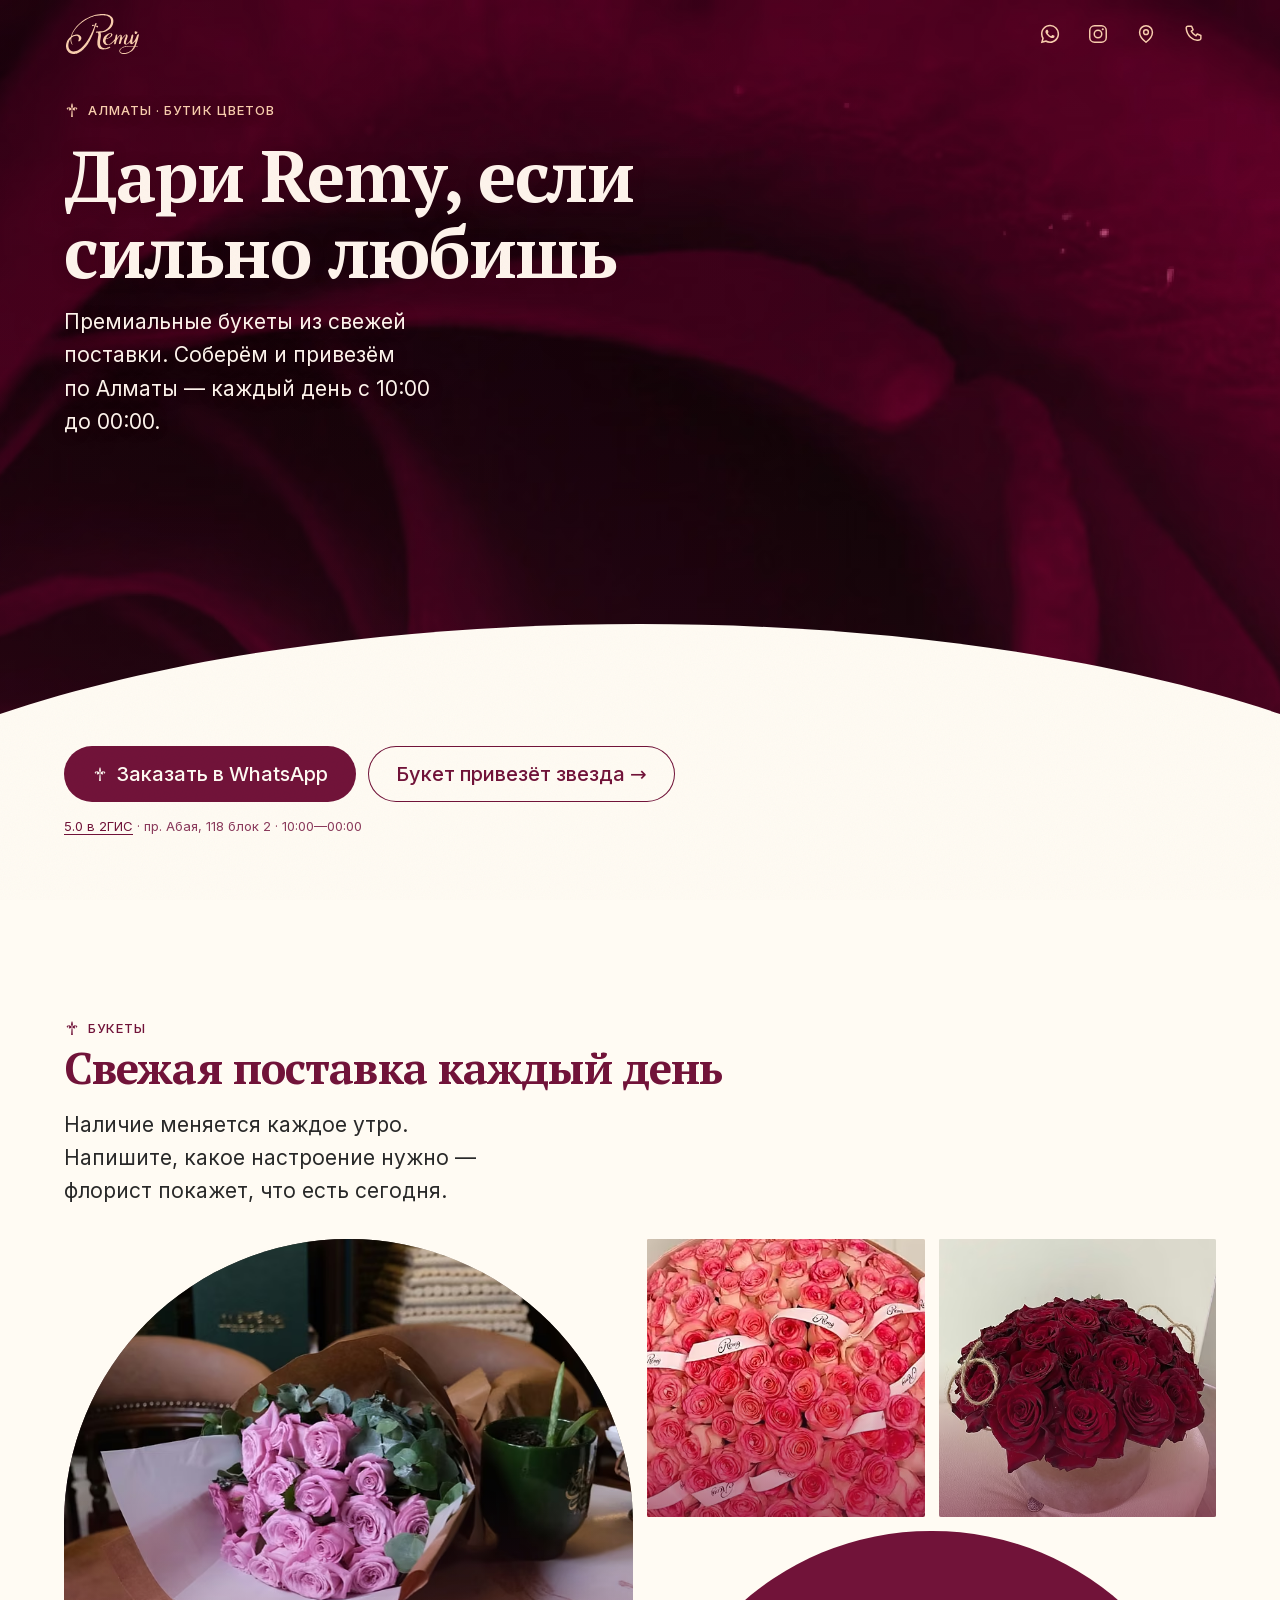
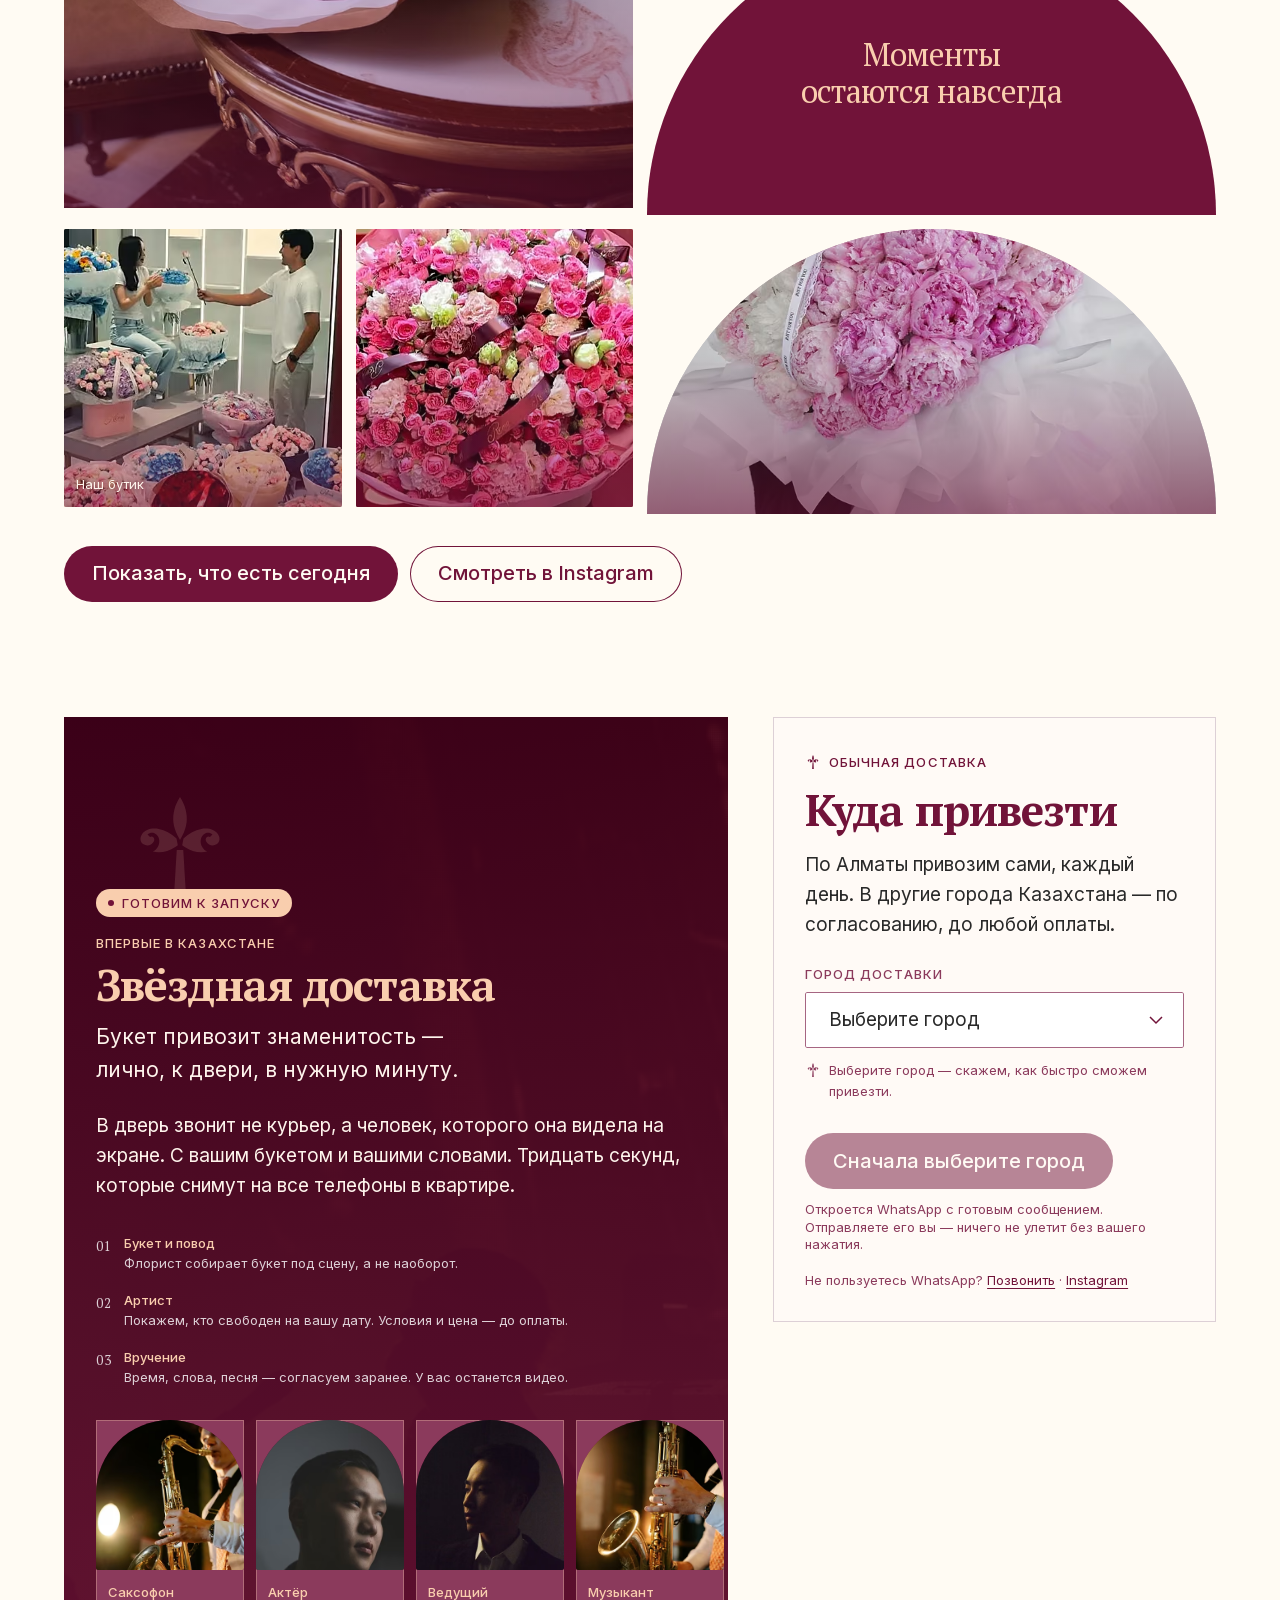
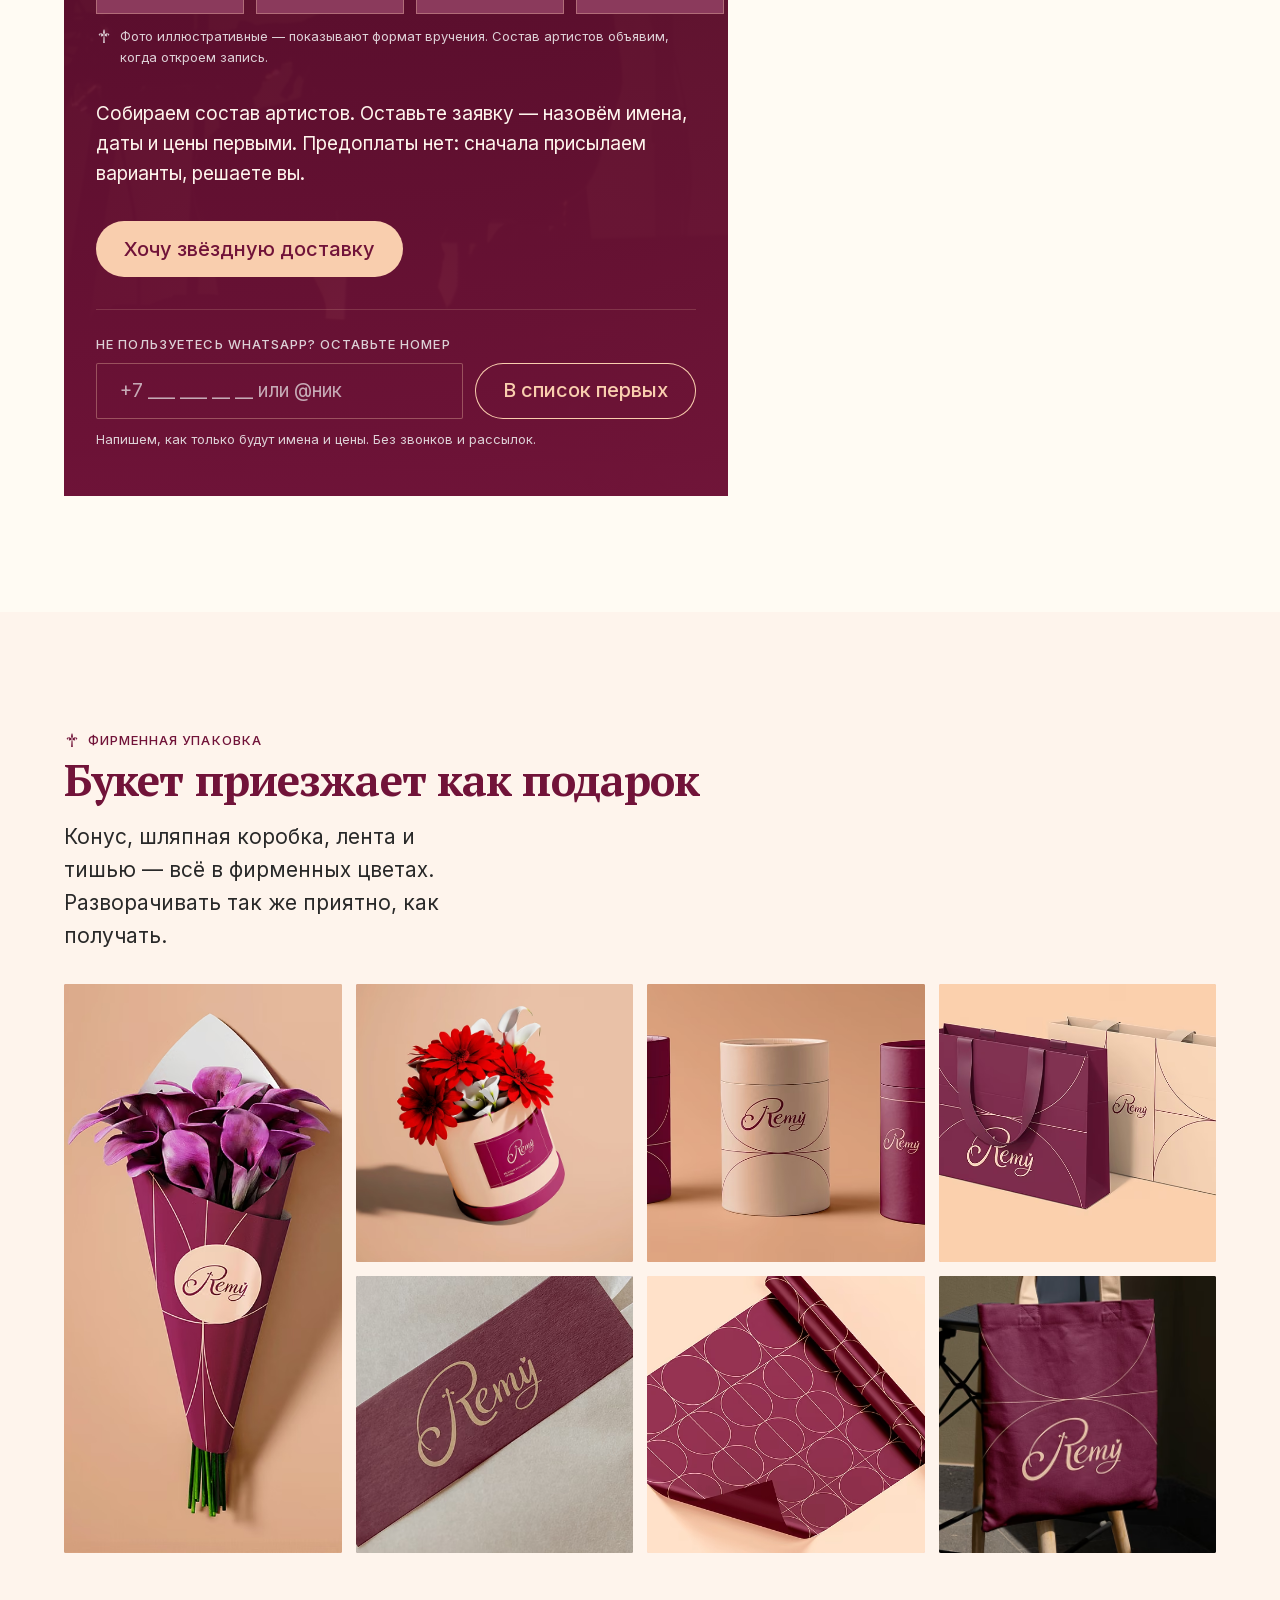
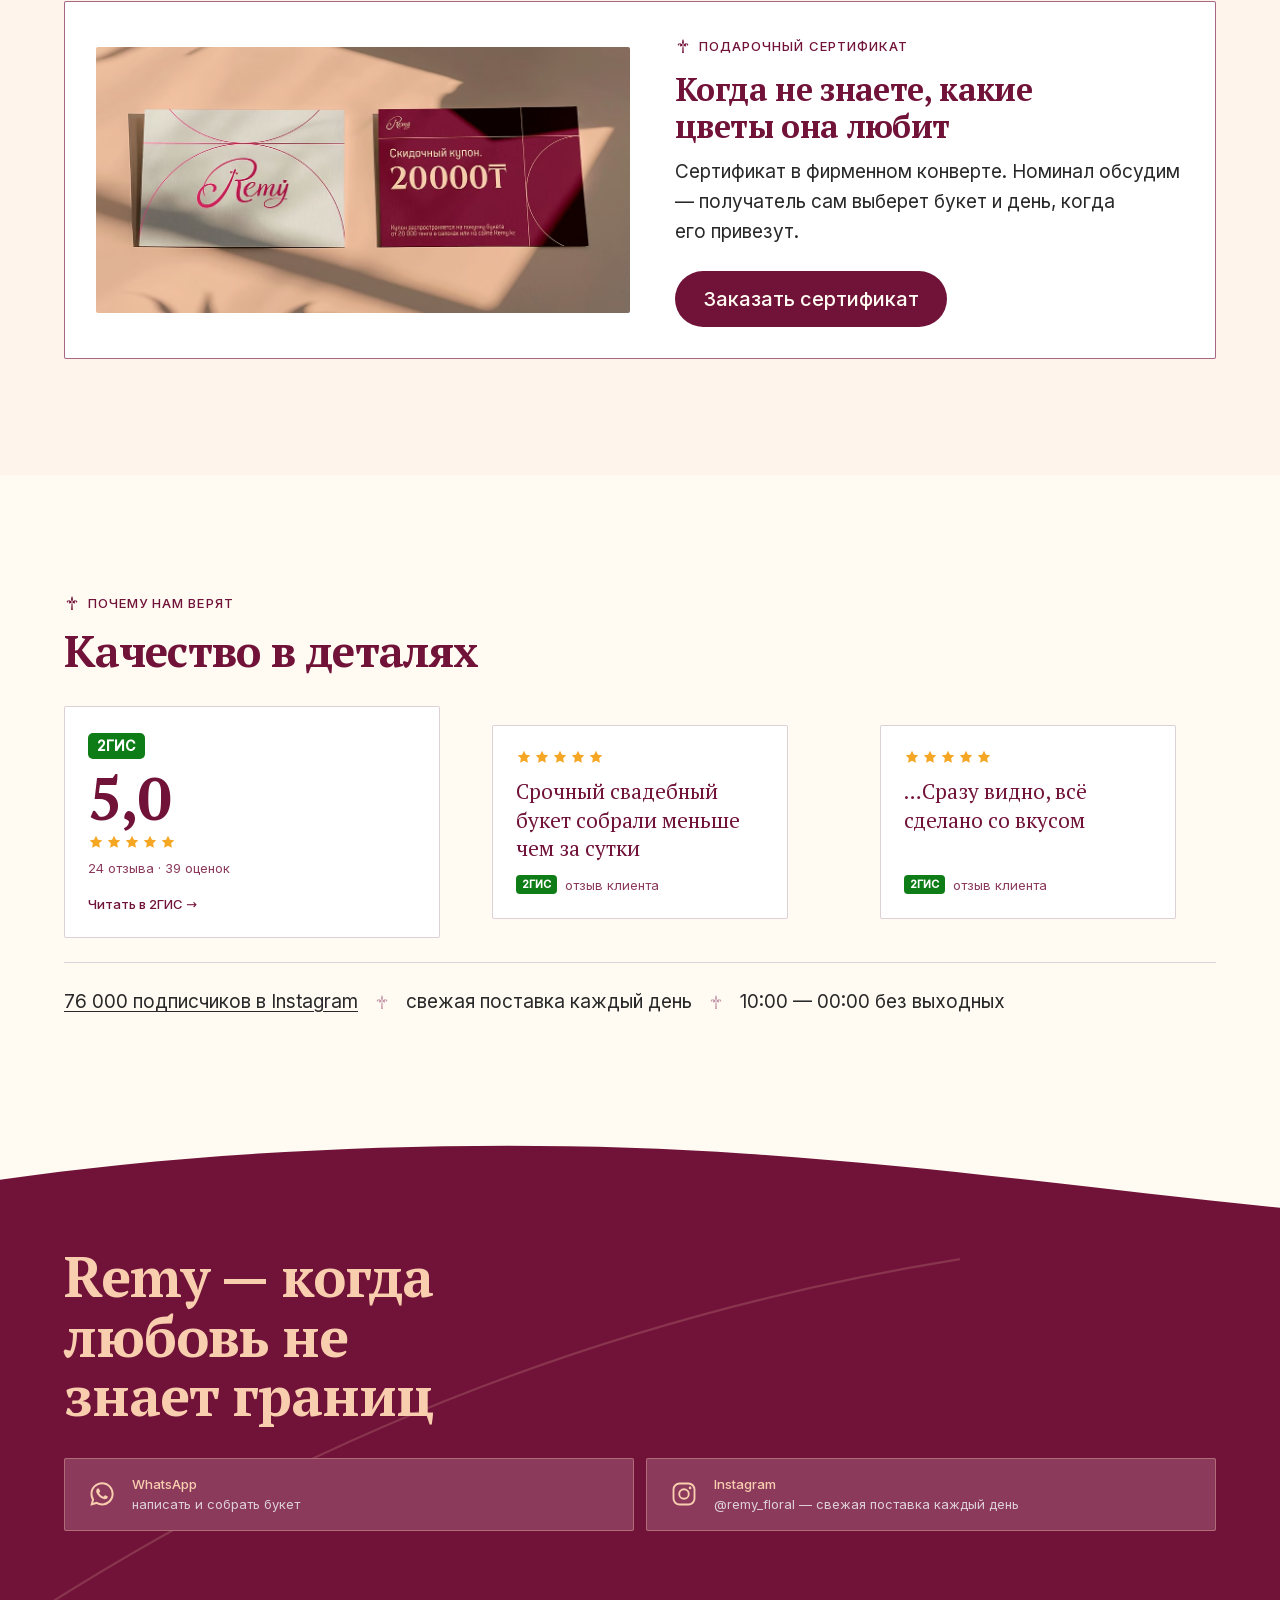
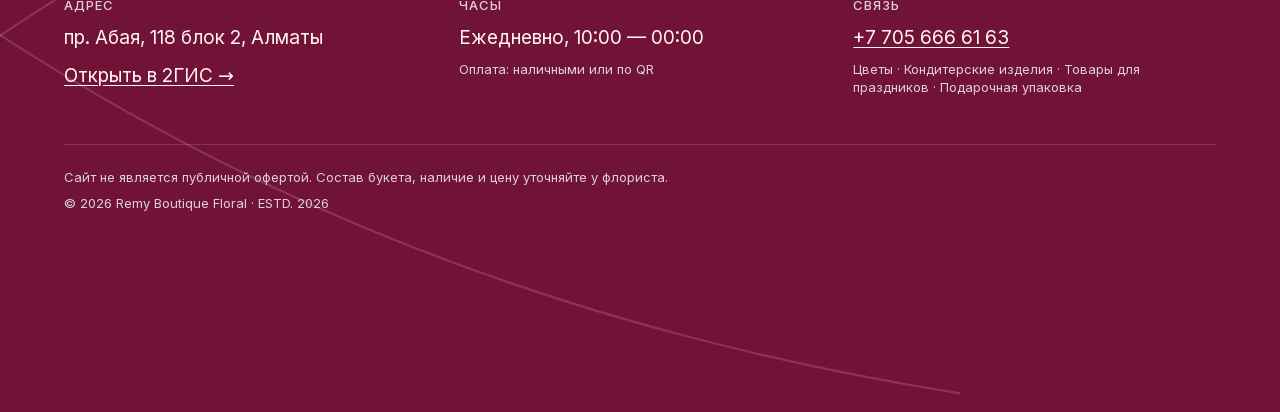
==== index.html @ c702765e "Дизайн переведён на брендбук - hero: макро бордовой розы с обложки брендбука; вуаль ослаблена, чтобы" ====
<!doctype html>
<html lang="ru">
<head>
<meta charset="utf-8">
<meta name="viewport" content="width=device-width,initial-scale=1">
<title>Remy Boutique Floral — премиальные букеты и доставка, Алматы</title>
<meta name="description" content="Букеты из свежей поставки каждый день. Доставка по Алматы с 10:00 до 00:00. пр. Абая, 118 блок 2. Заказ в WhatsApp: +7 705 666 61 63.">
<meta name="theme-color" content="#711339">
<link rel="canonical" href="https://a1exxx.github.io/remy-floral/">

<meta property="og:type" content="website">
<meta property="og:site_name" content="Remy Boutique Floral">
<meta property="og:locale" content="ru_RU">
<meta property="og:url" content="https://a1exxx.github.io/remy-floral/">
<meta property="og:title" content="Дари Remy, если сильно любишь">
<meta property="og:description" content="Премиальные букеты и доставка по Алматы. Заказ в WhatsApp — покажем, что есть сегодня.">
<meta property="og:image" content="https://a1exxx.github.io/remy-floral/assets/og-remy-v1.jpg">
<meta property="og:image:width" content="1200">
<meta property="og:image:height" content="630">
<meta property="og:image:alt" content="Букет Remy Boutique Floral">
<meta name="twitter:card" content="summary_large_image">

<link rel="icon" href="assets/favicon/favicon.svg" type="image/svg+xml">
<link rel="apple-touch-icon" href="assets/favicon/apple-touch-icon.png">
<link rel="manifest" href="assets/favicon/site.webmanifest">

<!-- LCP — фон hero, поэтому грузим его первым; следом шрифт заголовка -->
<link rel="preload" as="image" href="assets/brand/rose.avif" type="image/avif" fetchpriority="high">
<link rel="preload" as="font" type="font/woff2" crossorigin
      href="assets/fonts/ptserif-700-cyrillic.woff2">
<link rel="stylesheet" href="css/fonts.css">
<link rel="stylesheet" href="css/styles.css">

<script>
  /* до первой отрисовки: иначе reveal мигнёт при reduced-motion */
  document.documentElement.classList.add('js');
  if (matchMedia('(prefers-reduced-motion: reduce)').matches)
    document.documentElement.classList.add('rm');
</script>
</head>
<body>

<a class="skip" href="#main">К основному содержанию</a>

<svg width="0" height="0" style="position:absolute" aria-hidden="true" focusable="false">
  <symbol id="mark" viewBox="0 0 24 24">
    <path fill="currentColor" d="M12 1.6c1.05 1.6 1.5 3.35 1.32 5.06-.1.93-.4 1.83-.86 2.7l-.46.84-.46-.84c-.46-.87-.76-1.77-.86-2.7C10.5 4.95 10.95 3.2 12 1.6Z"/>
    <path fill="currentColor" d="M11.3 9.9c-1.1-1.02-2.3-1.7-3.55-1.92-1.42-.25-2.72.13-3.35 1.05-.5.73-.36 1.62.3 2.04.7.45 1.63.2 2.03-.5.2-.36.16-.72-.06-.94-.2-.2-.5-.2-.66-.02l-.5-.5c.48-.5 1.3-.5 1.83.03.6.6.7 1.6.24 2.4-.24.44-.6.78-1.02.98 1.5.36 3.1.02 4.5-.94l.5-.35-.26-1.33Z"/>
    <path fill="currentColor" d="M12.7 9.9c1.1-1.02 2.3-1.7 3.55-1.92 1.42-.25 2.72.13 3.35 1.05.5.73.36 1.62-.3 2.04-.7.45-1.63.2-2.03-.5-.2-.36-.16-.72.06-.94.2-.2.5-.2.66-.02l.5-.5c-.48-.5-1.3-.5-1.83.03-.6.6-.7 1.6-.24 2.4.24.44.6.78 1.02.98-1.5.36-3.1.02-4.5-.94l-.5-.35.26-1.33Z"/>
    <path fill="currentColor" d="M11.35 12.2h1.3l.62 10.2h-2.54l.62-10.2Z"/>
  </symbol>
  <symbol id="i-check" viewBox="0 0 24 24"><path fill="none" stroke="currentColor" stroke-width="1.8" stroke-linecap="round" stroke-linejoin="round" d="m5 12.5 4.5 4.5L19 7.5"/></symbol>
  <symbol id="i-close" viewBox="0 0 24 24"><path fill="none" stroke="currentColor" stroke-width="1.6" stroke-linecap="round" d="M6 6l12 12M18 6 6 18"/></symbol>
  <symbol id="i-pin" viewBox="0 0 24 24" fill="none" stroke="currentColor" stroke-width="1.6" stroke-linejoin="round">
    <path d="M12 21s7-5.4 7-11a7 7 0 1 0-14 0c0 5.6 7 11 7 11Z"/><circle cx="12" cy="10" r="2.6"/>
  </symbol>
  <symbol id="i-phone" viewBox="0 0 24 24" fill="none" stroke="currentColor" stroke-width="1.6" stroke-linejoin="round">
    <path d="M6.4 3.5h3l1.6 4-2 1.3a11.5 11.5 0 0 0 5.2 5.2l1.3-2 4 1.6v3a1.9 1.9 0 0 1-2.1 1.9C10.6 19.9 4.1 13.4 3.5 5.6A1.9 1.9 0 0 1 5.4 3.5Z"/>
  </symbol>
  <symbol id="i-star" viewBox="0 0 24 24"><path fill="currentColor" d="m12 2.6 2.9 5.9 6.5.95-4.7 4.58 1.11 6.47L12 17.44 6.19 20.5 7.3 14.03 2.6 9.45l6.5-.95L12 2.6Z"/></symbol>
  <symbol id="i-wa" viewBox="0 0 24 24"><path fill="currentColor" d="M12.04 2c-5.46 0-9.9 4.44-9.9 9.9 0 1.75.46 3.45 1.32 4.95L2 22l5.3-1.38a9.86 9.86 0 0 0 4.74 1.2h.01c5.46 0 9.9-4.44 9.9-9.9 0-2.64-1.03-5.13-2.9-7A9.82 9.82 0 0 0 12.04 2Zm0 18.06h-.01a8.2 8.2 0 0 1-4.18-1.15l-.3-.18-3.1.81.83-3.03-.2-.31a8.19 8.19 0 0 1-1.26-4.38c0-4.54 3.7-8.23 8.23-8.23 2.2 0 4.26.86 5.82 2.41a8.18 8.18 0 0 1 2.41 5.83c0 4.54-3.7 8.23-8.24 8.23Zm4.52-6.16c-.25-.13-1.47-.72-1.69-.8-.23-.09-.39-.13-.56.12-.16.25-.64.8-.78.97-.15.16-.29.18-.53.06-.25-.13-1.05-.39-1.99-1.23-.74-.66-1.23-1.47-1.38-1.72-.14-.25-.01-.38.11-.5.11-.11.25-.29.37-.44.13-.15.17-.25.25-.42.09-.16.04-.31-.02-.43-.06-.13-.56-1.35-.77-1.84-.2-.49-.4-.42-.56-.43h-.47c-.16 0-.43.06-.65.31-.22.25-.85.84-.85 2.04s.87 2.37 1 2.53c.12.17 1.71 2.61 4.14 3.66.58.25 1.03.4 1.38.51.58.19 1.11.16 1.53.1.47-.07 1.47-.6 1.67-1.18.21-.58.21-1.08.15-1.18-.06-.11-.23-.17-.48-.29Z"/></symbol>
  <symbol id="i-ig" viewBox="0 0 24 24" fill="none" stroke="currentColor" stroke-width="1.6">
    <rect x="3" y="3" width="18" height="18" rx="5.2"/>
    <circle cx="12" cy="12" r="4.1"/>
    <circle cx="17.2" cy="6.8" r="1.15" fill="currentColor" stroke="none"/>
  </symbol>
</svg>

<header class="topbar" id="topbar">
  <a class="topbar__logo" href="#main" aria-label="Remy Boutique Floral, наверх">
    <img src="assets/logo-remy-peach.svg" alt="" width="470" height="256">
  </a>
  <nav class="topbar__nav" aria-label="Связаться">
    <a class="iconbtn" data-wa="question" href="#" aria-label="Написать в WhatsApp">
      <svg viewBox="0 0 24 24" aria-hidden="true"><use href="#i-wa"/></svg>
    </a>
    <a class="iconbtn" href="https://www.instagram.com/remy_floral/" target="_blank" rel="noopener"
       aria-label="Instagram Remy, откроется в новой вкладке">
      <svg viewBox="0 0 24 24" aria-hidden="true"><use href="#i-ig"/></svg>
    </a>
    <a class="iconbtn" href="https://2gis.kz/almaty/firm/70000001115419179" target="_blank" rel="noopener"
       aria-label="Мы на карте 2ГИС, откроется в новой вкладке">
      <svg viewBox="0 0 24 24" aria-hidden="true"><use href="#i-pin"/></svg>
    </a>
    <a class="iconbtn iconbtn--call" href="tel:+77056666163" data-goal="call_click" aria-label="Позвонить">
      <svg viewBox="0 0 24 24" aria-hidden="true"><use href="#i-phone"/></svg>
    </a>
  </nav>
</header>

<main id="main">

<!-- ══════════ HERO ══════════ -->
<section class="hero on-rose" aria-labelledby="hero-h">
  <picture class="hero__bg">
    <source srcset="assets/brand/rose.avif" type="image/avif">
    <img src="assets/brand/rose.webp" alt="" width="3200" height="1014" fetchpriority="high" decoding="sync">
  </picture>
  <div class="hero__veil" aria-hidden="true"></div>

  <div class="wrap hero__inner">
    <div class="hero__mid">
      <span class="eyebrow"><svg class="mark"><use href="#mark"/></svg>Алматы · бутик цветов</span>
      <h1 class="h1 hero__h1" id="hero-h">Дари Remy, если сильно любишь</h1>
      <p class="lead">Премиальные букеты из свежей поставки. Соберём и привезём по&nbsp;Алматы — каждый день с&nbsp;10:00 до&nbsp;00:00.</p>
    </div>
  </div>

  <div class="hero__cta">
    <svg class="hero__arc" viewBox="0 0 1440 120" preserveAspectRatio="none" aria-hidden="true" focusable="false">
      <path fill="#FFFBF3" d="M0 120C400 0 1040 0 1440 120Z"/>
    </svg>
    <div class="wrap">
      <div class="btn-row">
        <a class="btn btn--primary" data-wa="order" href="#">
          <svg class="mark"><use href="#mark"/></svg>Заказать в WhatsApp
        </a>
        <a class="btn btn--ghost" href="#stars">Букет привезёт звезда →</a>
      </div>
      <p class="micro hero__meta">
        <a href="https://2gis.kz/almaty/firm/70000001115419179" target="_blank" rel="noopener">5.0 в 2ГИС</a>
        · пр.&nbsp;Абая, 118 блок 2 · 10:00—00:00
      </p>
    </div>
  </div>
</section>

<div id="hero-sentinel" aria-hidden="true"></div>

<!-- ══════════ ТРИПТИХ ══════════ -->
<div class="choice">

  <!-- ── Галерея (по центру) ── -->
  <section id="gallery" aria-labelledby="gallery-h" class="reveal">
    <span class="eyebrow"><svg class="mark"><use href="#mark"/></svg>Букеты</span>
    <h2 class="h2" id="gallery-h">Свежая поставка каждый день</h2>
    <p class="lead" style="margin-top:var(--s-4)">Наличие меняется каждое утро. Напишите, какое настроение нужно — флорист покажет, что есть сегодня.</p>

    <div class="mosaic" id="mosaic"></div>

    <div class="btn-row">
      <a class="btn btn--primary" data-wa="today" href="#">Показать, что есть сегодня</a>
      <a class="btn btn--ghost" href="https://www.instagram.com/remy_floral/" target="_blank" rel="noopener"
         aria-label="Смотреть букеты в Instagram, откроется в новой вкладке">Смотреть в Instagram</a>
    </div>
  </section>

  <!-- ── Города (справа на десктопе) ── -->
  <section id="cities" aria-labelledby="cities-h" class="reveal">
    <div class="panel">
      <span class="eyebrow"><svg class="mark"><use href="#mark"/></svg>Обычная доставка</span>
      <h2 class="h2" id="cities-h" style="margin-top:var(--s-2)">Куда привезти</h2>
      <p class="body" style="margin-top:var(--s-4)">По Алматы привозим сами, каждый день. В другие города Казахстана — по согласованию, до любой оплаты.</p>

      <div style="margin-top:var(--s-5)">
        <label class="lbl" for="city">Город доставки</label>
        <!-- нативный select — источник истины состояния; JS только рисует шит поверх -->
        <select id="city" class="ctl" autocomplete="address-level2"></select>
        <button type="button" id="cityTrigger" class="ctl" hidden
                aria-haspopup="dialog" aria-expanded="false"></button>
        <p class="note" id="cityNote">
          <svg class="mark"><use href="#mark"/></svg>
          <span>Выберите город — скажем, как быстро сможем привезти.</span>
        </p>
      </div>

      <div class="btn-row">
        <a class="btn btn--primary" id="orderBtn" data-wa="order" role="button" aria-disabled="true" href="#">Сначала выберите город</a>
      </div>
      <p class="micro" style="margin-top:var(--s-3)">Откроется WhatsApp с готовым сообщением. Отправляете его вы — ничего не улетит без вашего нажатия.</p>

      <p class="alt-links">Не пользуетесь WhatsApp?
        <a class="tappable" href="tel:+77056666163" data-goal="call_click">Позвонить</a> ·
        <a class="tappable" href="https://www.instagram.com/remy_floral/" target="_blank" rel="noopener">Instagram</a>
      </p>
      <p class="micro" id="waReturn" hidden role="status" style="margin-top:var(--s-3)">
        Мы на связи. Если чат так и не открылся — позвоните: <a href="tel:+77056666163">+7 705 666 61 63</a>.
      </p>
    </div>
  </section>

  <!-- ── Звёздная доставка (слева на десктопе) ── -->
  <section id="stars" aria-labelledby="stars-h" class="reveal">
    <div class="stars on-rose">
      <picture class="stars__bg">
        <source srcset="assets/stars-bg.avif" type="image/avif">
        <img src="assets/stars-bg.webp" alt="" width="900" height="1200" loading="lazy" decoding="async">
      </picture>
      <div class="stars__veil" aria-hidden="true"></div>
      <div class="cross" aria-hidden="true">
        <svg viewBox="0 0 600 600" preserveAspectRatio="none">
          <path d="M-60 520C120 300 380 180 660 150"/>
          <path d="M-60 180C160 380 400 470 660 500"/>
        </svg>
      </div>
      <svg class="watermark" aria-hidden="true"><use href="#mark"/></svg>

      <span class="chip"><span class="chip__dot"></span>Готовим к запуску</span>
      <span class="eyebrow" style="display:block;margin-top:var(--s-4)">Впервые в Казахстане</span>
      <h2 class="h2" id="stars-h" style="margin-top:var(--s-2)">Звёздная доставка</h2>
      <p class="lead" style="margin-top:var(--s-3)">Букет привозит знаменитость — лично, к двери, в нужную минуту.</p>

      <div class="body" style="margin-top:var(--s-5);display:grid;gap:var(--s-4)">
        <p>В дверь звонит не курьер, а человек, которого она видела на экране. С вашим букетом и вашими словами. Тридцать секунд, которые снимут на все телефоны в квартире.</p>
      </div>

      <ul class="steps">
        <li class="step"><span class="step__n">01</span><span><b>Букет и повод</b><span>Флорист собирает букет под сцену, а не наоборот.</span></span></li>
        <li class="step"><span class="step__n">02</span><span><b>Артист</b><span>Покажем, кто свободен на вашу дату. Условия и цена — до оплаты.</span></span></li>
        <li class="step"><span class="step__n">03</span><span><b>Вручение</b><span>Время, слова, песня — согласуем заранее. У вас останется видео.</span></span></li>
      </ul>

      <div class="rail" id="rail" role="list" aria-label="Форматы вручения"></div>
      <p class="acard__note">
        <svg class="mark" aria-hidden="true"><use href="#mark"/></svg>
        <span>Фото иллюстративные — показывают формат вручения. Состав артистов объявим, когда откроем запись.</span>
      </p>

      <p class="body" style="margin-top:var(--s-6)">Собираем состав артистов. Оставьте заявку — назовём имена, даты и цены первыми. Предоплаты нет: сначала присылаем варианты, решаете вы.</p>

      <div class="btn-row">
        <a class="btn btn--primary" id="starBtn" data-wa="star" href="#">Хочу звёздную доставку</a>
      </div>

      <form class="waitlist" id="waitlist" method="post" novalidate>
        <label class="lbl" for="wl">Не пользуетесь WhatsApp? Оставьте номер</label>
        <div class="waitlist__row">
          <input class="field" id="wl" name="contact" type="tel" inputmode="tel"
                 autocomplete="tel" placeholder="+7 ___ ___ __ __ или @ник"
                 aria-describedby="wlNote">
          <button class="btn btn--ghost" type="submit">В список первых</button>
        </div>
        <p class="micro" id="wlNote" style="margin-top:var(--s-3)" role="status">Напишем, как только будут имена и цены. Без звонков и рассылок.</p>
      </form>
    </div>
  </section>
</div>

<!-- ══════════ ФИРМЕННЫЙ СТИЛЬ И СЕРТИФИКАТ ══════════ -->
<section class="section brandwrap" aria-labelledby="pack-h">
  <div class="wrap reveal">
    <span class="eyebrow"><svg class="mark"><use href="#mark"/></svg>Фирменная упаковка</span>
    <h2 class="h2" id="pack-h">Букет приезжает как подарок</h2>
    <p class="lead" style="margin-top:var(--s-4)">Конус, шляпная коробка, лента и тишью — всё в фирменных цветах. Разворачивать так же приятно, как получать.</p>

    <div class="packs" id="packs"></div>

    <div class="cert">
      <picture class="cert__img">
        <source srcset="assets/brand/cert.avif" type="image/avif">
        <img src="assets/brand/cert.webp" alt="Фирменный конверт Remy и подарочный сертификат"
             width="1100" height="547" loading="lazy" decoding="async">
      </picture>
      <div class="cert__body">
        <span class="eyebrow"><svg class="mark"><use href="#mark"/></svg>Подарочный сертификат</span>
        <h3 class="h3" style="margin-top:var(--s-2)">Когда не знаете, какие цветы она любит</h3>
        <p class="body" style="margin-top:var(--s-3)">Сертификат в фирменном конверте. Номинал обсудим — получатель сам выберет букет и день, когда его привезут.</p>
        <div class="btn-row">
          <a class="btn btn--primary" data-wa="cert" href="#">Заказать сертификат</a>
        </div>
      </div>
    </div>
  </div>
</section>

<!-- ══════════ ДОВЕРИЕ ══════════ -->
<section class="section" aria-labelledby="trust-h">
  <div class="wrap reveal">
    <span class="eyebrow"><svg class="mark"><use href="#mark"/></svg>Почему нам верят</span>
    <h2 class="h2" id="trust-h" style="margin-top:var(--s-2)">Качество в деталях</h2>

    <div class="reviews">
      <a class="rev rev--score" href="https://2gis.kz/almaty/firm/70000001115419179"
         target="_blank" rel="noopener"
         aria-label="Рейтинг 5,0 в 2ГИС по 24 отзывам, откроется в новой вкладке">
        <span class="gis"><span class="gis__logo">2ГИС</span></span>
        <b class="rev__num">5,0</b>
        <span class="stars5" aria-hidden="true">
          <svg><use href="#i-star"/></svg><svg><use href="#i-star"/></svg><svg><use href="#i-star"/></svg><svg><use href="#i-star"/></svg><svg><use href="#i-star"/></svg>
        </span>
        <span class="rev__sub">24 отзыва · 39 оценок</span>
        <span class="rev__link">Читать в 2ГИС →</span>
      </a>

      <blockquote class="rev">
        <span class="stars5" aria-hidden="true">
          <svg><use href="#i-star"/></svg><svg><use href="#i-star"/></svg><svg><use href="#i-star"/></svg><svg><use href="#i-star"/></svg><svg><use href="#i-star"/></svg>
        </span>
        <p>Срочный свадебный букет собрали меньше чем за сутки</p>
        <cite><span class="gis__logo gis__logo--sm">2ГИС</span> отзыв клиента</cite>
      </blockquote>

      <blockquote class="rev">
        <span class="stars5" aria-hidden="true">
          <svg><use href="#i-star"/></svg><svg><use href="#i-star"/></svg><svg><use href="#i-star"/></svg><svg><use href="#i-star"/></svg><svg><use href="#i-star"/></svg>
        </span>
        <p>…Сразу видно, всё сделано со вкусом</p>
        <cite><span class="gis__logo gis__logo--sm">2ГИС</span> отзыв клиента</cite>
      </blockquote>
    </div>

    <p class="facts-line">
      <a href="https://www.instagram.com/remy_floral/" target="_blank" rel="noopener">76&nbsp;000 подписчиков в Instagram</a>
      <svg class="mark" aria-hidden="true"><use href="#mark"/></svg>
      <span>свежая поставка каждый день</span>
      <svg class="mark" aria-hidden="true"><use href="#mark"/></svg>
      <span>10:00 — 00:00 без выходных</span>
    </p>
  </div>
</section>

<!-- ══════════ КОНТАКТЫ ══════════ -->
<section class="section on-rose" id="contact" aria-labelledby="contact-h"
         style="padding-bottom:calc(var(--section-y) + 84px);overflow:hidden">
  <svg class="arc arc--top" viewBox="0 0 1440 110" preserveAspectRatio="none" aria-hidden="true" focusable="false">
    <path fill="#FFFBF3" d="M0 0v56C240 20 560 6 840 26c220 15 420 44 600 62V0Z"/>
  </svg>
  <div class="cross" aria-hidden="true">
    <svg viewBox="0 0 600 600" preserveAspectRatio="none">
      <path d="M-60 480C140 280 380 160 660 130"/>
      <path d="M-60 140C160 360 400 450 660 480"/>
    </svg>
  </div>

  <div class="wrap reveal" style="position:relative;z-index:2">
    <h2 class="h2 h2--wide" id="contact-h">Remy — когда любовь не знает границ</h2>

    <div class="channels">
      <a class="channel" href="https://wa.me/77056666163" data-wa="question" data-goal="wa_contact">
        <svg class="channel__ic"><use href="#i-wa"/></svg>
        <span><b>WhatsApp</b><span>написать и собрать букет</span></span>
      </a>
      <a class="channel" href="https://www.instagram.com/remy_floral/" target="_blank" rel="noopener"
         aria-label="Instagram Remy, откроется в новой вкладке">
        <svg class="channel__ic"><use href="#i-ig"/></svg>
        <span><b>Instagram</b><span>@remy_floral — свежая поставка каждый день</span></span>
      </a>
    </div>

    <div class="foot">
      <div>
        <h3>Адрес</h3>
        <p>пр. Абая, 118 блок 2, Алматы</p>
        <p style="margin-top:var(--s-2)">
          <a class="tappable" href="https://2gis.kz/almaty/firm/70000001115419179" target="_blank" rel="noopener">Открыть в 2ГИС →</a>
        </p>
      </div>
      <div>
        <h3>Часы</h3>
        <p>Ежедневно, 10:00 — 00:00</p>
        <p class="micro" style="margin-top:var(--s-2)">Оплата: наличными или по QR</p>
      </div>
      <div>
        <h3>Связь</h3>
        <p><a class="tappable" href="tel:+77056666163" data-goal="call_click">+7 705 666 61 63</a></p>
        <p class="micro" style="margin-top:var(--s-2)">Цветы · Кондитерские изделия · Товары для праздников · Подарочная упаковка</p>
      </div>
    </div>

    <div class="foot__legal">
      <p class="micro">Сайт не является публичной офертой. Состав букета, наличие и цену уточняйте у флориста.</p>
      <p class="micro" style="margin-top:var(--s-2)">© 2026 Remy Boutique Floral · ESTD. 2026</p>
    </div>
  </div>
</section>

</main>

<div class="grain" aria-hidden="true"></div>

<div class="cta-bar" id="ctaBar">
  <span class="cta-bar__ctx" id="ctaCtx">Алматы · доставка сегодня</span>
  <a class="btn btn--ghost" href="tel:+77056666163" data-goal="call_click" aria-label="Позвонить">Позвонить</a>
  <a class="btn btn--primary" id="barWa" data-wa="order" href="#">WhatsApp</a>
</div>

<dialog class="sheet" id="citySheet" aria-labelledby="sheetTitle">
  <div class="sheet__head">
    <div class="sheet__grip" aria-hidden="true"></div>
    <div class="sheet__title">
      <h3 id="sheetTitle">Город доставки</h3>
      <button type="button" class="sheet__close" id="sheetClose" aria-label="Закрыть">
        <svg width="24" height="24"><use href="#i-close"/></svg>
      </button>
    </div>
    <input type="search" class="sheet__search" id="citySearch" placeholder="Найти город"
           aria-label="Найти город" autocomplete="off" enterkeyhint="search" aria-controls="cityList">
    <p class="sr-only" aria-live="polite" id="cityCount"></p>
  </div>
  <div class="sheet__list" id="cityList" role="listbox" aria-labelledby="sheetTitle"></div>
</dialog>

<script type="application/ld+json">
{
  "@context":"https://schema.org",
  "@type":"Florist",
  "@id":"https://a1exxx.github.io/remy-floral/#business",
  "name":"Remy Boutique Floral",
  "alternateName":"Remy Flowers",
  "description":"Премиальный цветочный бутик в Алматы: букеты из свежей поставки, кондитерские изделия, товары для праздников, подарочная упаковка. Доставка по Алматы.",
  "url":"https://a1exxx.github.io/remy-floral/",
  "telephone":"+77056666163",
  "image":"https://a1exxx.github.io/remy-floral/assets/og-remy-v1.jpg",
  "address":{
    "@type":"PostalAddress",
    "streetAddress":"проспект Абая, 118, блок 2",
    "addressLocality":"Алматы",
    "postalCode":"050046",
    "addressCountry":"KZ"
  },
  "geo":{"@type":"GeoCoordinates","latitude":43.236682,"longitude":76.89043},
  "areaServed":{"@type":"City","name":"Алматы"},
  "openingHoursSpecification":[{
    "@type":"OpeningHoursSpecification",
    "dayOfWeek":["Monday","Tuesday","Wednesday","Thursday","Friday","Saturday","Sunday"],
    "opens":"10:00","closes":"23:59"
  }],
  "priceRange":"₸₸₸",
  "currenciesAccepted":"KZT",
  "paymentAccepted":"Наличные, оплата по QR",
  "foundingDate":"2026",
  "hasMap":"https://2gis.kz/almaty/firm/70000001115419179",
  "sameAs":[
    "https://www.instagram.com/remy_floral/",
    "https://2gis.kz/almaty/firm/70000001115419179"
  ]
}
</script>

<script src="js/app.js" defer></script>
</body>
</html>
---- css/fonts.css ----
/* Сгенерировано tools/subset_fonts.py — руками не править.
   Прогон: fetch_fonts.py -> subset_fonts.py.
   unicode-range взят из ответа Google Fonts, не из головы. */
@font-face{
  font-family:'Inter';font-style:normal;font-weight:400 500;font-display:swap;
  src:url(../assets/fonts/inter-400-cyrillic.woff2) format('woff2');
  unicode-range:U+0301, U+0400-045F, U+0490-0491, U+04B0-04B1, U+2116;
}
@font-face{
  font-family:'Inter';font-style:normal;font-weight:400 500;font-display:swap;
  src:url(../assets/fonts/inter-400-latin.woff2) format('woff2');
  unicode-range:U+0000-00FF, U+0131, U+0152-0153, U+02BB-02BC, U+02C6, U+02DA, U+02DC, U+0304, U+0308, U+0329, U+2000-206F, U+20AC, U+2122, U+2191, U+2193, U+2212, U+2215, U+FEFF, U+FFFD;
}
@font-face{
  font-family:'PT Serif';font-style:normal;font-weight:400;font-display:swap;
  src:url(../assets/fonts/ptserif-400-cyrillic.woff2) format('woff2');
  unicode-range:U+0301, U+0400-045F, U+0490-0491, U+04B0-04B1, U+2116;
}
@font-face{
  font-family:'PT Serif';font-style:normal;font-weight:400;font-display:swap;
  src:url(../assets/fonts/ptserif-400-latin.woff2) format('woff2');
  unicode-range:U+0000-00FF, U+0131, U+0152-0153, U+02BB-02BC, U+02C6, U+02DA, U+02DC, U+0304, U+0308, U+0329, U+2000-206F, U+20AC, U+2122, U+2191, U+2193, U+2212, U+2215, U+FEFF, U+FFFD;
}
@font-face{
  font-family:'PT Serif';font-style:normal;font-weight:700;font-display:swap;
  src:url(../assets/fonts/ptserif-700-cyrillic.woff2) format('woff2');
  unicode-range:U+0301, U+0400-045F, U+0490-0491, U+04B0-04B1, U+2116;
}
@font-face{
  font-family:'PT Serif';font-style:normal;font-weight:700;font-display:swap;
  src:url(../assets/fonts/ptserif-700-latin.woff2) format('woff2');
  unicode-range:U+0000-00FF, U+0131, U+0152-0153, U+02BB-02BC, U+02C6, U+02DA, U+02DC, U+0304, U+0308, U+0329, U+2000-206F, U+20AC, U+2122, U+2191, U+2193, U+2212, U+2215, U+FEFF, U+FFFD;
}
---- css/styles.css ----
/* ═══════════════════════════════════════════════════════════════
   REMY BOUTIQUE FLORAL — лендинг-визитка
   Палитра и типографика — по брендбуку, отклонения прокомментированы.
   ═══════════════════════════════════════════════════════════════ */

:root{
  color-scheme: light;

  /* ── Бренд (брендбук стр 12–13, неизменяемо) ─────────────── */
  --rose-500:#711339;  --rose-400:#8B3A5C;  --rose-300:#A66582;
  --rose-200:#C295A8;  --rose-100:#DDD0D6;
  --peach-500:#F9CEAE; --peach-400:#FBDCC6; --peach-300:#FDEBDD;
  --peach-200:#FEF4EC; --peach-100:#FFFAF6;
  --cream:#FFFBF3;     --white:#FFFFFF;     --ink:#292929;

  /* ── Семантика · светлое поле ────────────────────────────── */
  --bg:var(--cream);
  --surface:var(--white);
  --surface-sunken:var(--peach-100);
  --text:var(--ink);             /* 14.09:1 на молочном */
  --text-head:var(--rose-500);   /* 10.97:1 */
  --text-muted:var(--rose-400);  /*  7.12:1 */
  --border:var(--rose-300);      /*  4.23:1 — единственный легальный
                                    цвет обводки контрола на светлом */
  --divider:var(--rose-200);     /* 2.49:1 — только декор */
  --hairline:var(--rose-100);    /* 1.45:1 — только декор */
  --accent:var(--rose-500);
  --accent-hover:var(--rose-400);/* ОСВЕТЛЕНИЕ до тинта, не затемнение */
  --on-accent:var(--cream);
  --focus:var(--rose-500);
  --scrim:rgba(113,19,57,.72);   /* скрим тонирован брендом, не чёрный */

  /* ── Типографика ─────────────────────────────────────────── */
  --ff-display:"PT Serif",Georgia,"Times New Roman",serif;
  --ff-ui:"Inter",system-ui,-apple-system,"Segoe UI",sans-serif;

  --fs-h1:clamp(2.50rem,1.25rem + 6.40vw,4.50rem);
  --fs-h2:clamp(2.00rem,1.13rem + 4.50vw,3.50rem);
  --fs-h3:clamp(1.75rem,1.00rem + 3.80vw,2.75rem);
  --fs-h4:clamp(1.375rem,0.90rem + 2.40vw,2.00rem);
  --fs-lead:clamp(1.125rem,1.00rem + 0.70vw,1.3125rem);
  --fs-body:clamp(1.00rem,0.94rem + 0.32vw,1.1875rem);
  --fs-cta:clamp(1.0625rem,1.00rem + 0.40vw,1.25rem);
  --fs-micro:0.8125rem;

  --lh-display:1.06; --lh-h4:1.16; --lh-body:1.58; --lh-ui:1.35;
  --ls-display:-0.02em;  /* = кернинг брендбука −2% */
  --ls-caps:0.08em;
  --fw-med:500; --fw-bold:700;

  --maxw-display:14ch; --maxw-lead:32ch; --maxw-text:62ch; --maxw-page:1360px;

  /* ── Пространство ────────────────────────────────────────── */
  --s-1:4px; --s-2:8px; --s-3:12px; --s-4:16px; --s-5:24px;
  --s-6:32px; --s-7:48px; --s-8:64px; --s-9:96px;
  --pad-x:clamp(20px,5vw,64px);
  --section-y:clamp(64px,9vw,160px);
  --gap-panel:clamp(24px,3.5vw,56px);
  --gap-tile:clamp(8px,1.2vw,14px);
  --tap:44px; --row:56px; --ctl:56px;

  /* ── Радиусы: углы прямые, смягчают дуги ─────────────────── */
  --r-hair:2px;
  --r-pill:999px;
  --r-panel:0;
  --arch:999px 999px var(--r-hair) var(--r-hair);

  /* ── Тени: ровно 2 функциональные, тонированные ──────────── */
  --sh-sheet:0 -12px 32px -8px rgba(87,16,41,.18);
  --sh-bar:0 -8px 24px -12px rgba(87,16,41,.14);
  --sh-plate:inset 0 0 0 1px rgba(255,251,243,.14);

  --z-arc:1; --z-content:2; --z-sticky:40; --z-grain:55; --z-sheet:70; --z-skip:90;

  /* ── Движение ────────────────────────────────────────────── */
  --dur-1:120ms; --dur-2:180ms; --dur-3:260ms; --dur-4:360ms; --dur-5:520ms;
  --dur-exit:220ms;
  --ease-out:cubic-bezier(.16,1,.3,1);   /* экспо-out, максимум y = 1 */
  --ease-in:cubic-bezier(.4,0,1,1);
  --ease-arc:cubic-bezier(.22,.61,.36,1);
}

/* Инверсия по бордовому полю */
.on-rose{
  --bg:var(--rose-500);
  --surface:var(--rose-400);
  --surface-sunken:var(--rose-500);
  --text:var(--peach-200);       /* 10.44:1 */
  --text-head:var(--peach-500);  /*  7.80:1 */
  --text-muted:var(--rose-100);  /*  7.59:1 */
  --border:rgba(249,206,174,.34);
  --divider:rgba(249,206,174,.18);
  --hairline:rgba(249,206,174,.18);
  --accent:var(--peach-500);
  --accent-hover:var(--peach-400);
  --on-accent:var(--rose-500);   /*  7.80:1 */
  --focus:var(--peach-500);
}

@media (prefers-contrast: more){
  :root{ --text-muted:var(--rose-500); --divider:var(--rose-300); --hairline:var(--rose-300); }
  .on-rose{ --text-muted:var(--peach-300); --divider:rgba(249,206,174,.7); }
}

/* Шрифты подключены отдельным <link> на css/fonts.css в <head>.
   Он генерируется из ответа Google Fonts скриптами tools/fetch_fonts.py
   + tools/subset_fonts.py и лежит локально: на мероприятии не должно
   быть зависимости от чужого CDN. @import здесь не используем — он
   добавил бы лишнюю цепочку запросов и ударил по LCP. */

/* ── Сброс ─────────────────────────────────────────────────── */
*,*::before,*::after{box-sizing:border-box}
html{-webkit-text-size-adjust:100%;scroll-behavior:smooth}
body{
  margin:0; background:var(--bg); color:var(--text);
  font:400 var(--fs-body)/var(--lh-body) var(--ff-ui);
  -webkit-font-smoothing:antialiased; overflow-x:hidden;
}
img,svg{display:block;max-width:100%}
h1,h2,h3,p,figure,ul{margin:0}
ul{padding:0;list-style:none}
button,input,select{font:inherit;color:inherit}

.sr-only{
  position:absolute;width:1px;height:1px;padding:0;margin:-1px;
  overflow:hidden;clip:rect(0 0 0 0);white-space:nowrap;border:0;
}
.skip{
  position:absolute;left:var(--s-4);top:-100px;z-index:var(--z-skip);
  background:var(--rose-500);color:var(--cream);
  padding:var(--s-3) var(--s-5);border-radius:var(--r-pill);
  text-decoration:none;transition:top var(--dur-2) var(--ease-out);
}
.skip:focus{top:var(--s-4)}

/* ── Типографические классы ────────────────────────────────── */
.h1,.h2,.h3{
  font-family:var(--ff-display); font-weight:var(--fw-bold);
  line-height:var(--lh-display); letter-spacing:var(--ls-display);
  color:var(--text-head); text-wrap:balance; hyphens:none;
}
.h1{font-size:var(--fs-h1);max-width:var(--maxw-display)}
.h2{font-size:var(--fs-h3)}
.h2--wide{font-size:var(--fs-h2);max-width:var(--maxw-display)}
.h3{font-size:var(--fs-h4);line-height:var(--lh-h4)}
.lead{font-size:var(--fs-lead);max-width:var(--maxw-lead);color:var(--text)}
.body{max-width:var(--maxw-text);color:var(--text);text-wrap:pretty}
.micro{font-size:var(--fs-micro);color:var(--text-muted);line-height:var(--lh-ui)}

.eyebrow{
  display:inline-flex;align-items:center;gap:var(--s-2);
  font-size:var(--fs-micro);font-weight:var(--fw-med);
  letter-spacing:var(--ls-caps);text-transform:uppercase;
  color:var(--text-head);
}
.eyebrow .mark{width:16px;height:16px;flex:none}

.section{padding-block:var(--section-y);position:relative;background:var(--bg);color:var(--text)}
/* width:100% обязателен: .wrap бывает грид-элементом (в .hero), а там
   margin-inline:auto отменяет stretch и схлопывает его до содержимого */
.wrap{width:100%;max-width:var(--maxw-page);margin-inline:auto;padding-inline:var(--pad-x)}

/* ── Кнопки ────────────────────────────────────────────────── */
.btn{
  min-height:var(--ctl);
  display:inline-flex;align-items:center;justify-content:center;gap:var(--s-2);
  padding-inline:28px;border-radius:var(--r-pill);border:0;
  font-family:var(--ff-ui);font-weight:var(--fw-med);font-size:var(--fs-cta);
  line-height:var(--lh-ui);text-decoration:none;cursor:pointer;
  touch-action:manipulation;text-align:center;
  transition:background-color var(--dur-2) var(--ease-out),
             color var(--dur-2) var(--ease-out),
             box-shadow var(--dur-2) var(--ease-out),
             transform var(--dur-1) var(--ease-out);
}
.btn .mark{width:16px;height:16px;flex:none}
.btn--primary{background:var(--accent);color:var(--on-accent)}
.btn--ghost{background:transparent;color:var(--accent);box-shadow:inset 0 0 0 1px var(--accent)}
.btn:active{transform:scale(.985)}
.btn:focus-visible{outline:2px solid var(--focus);outline-offset:3px}
.btn[aria-disabled="true"]{opacity:.5;cursor:not-allowed}
.btn[aria-disabled="true"]:active{transform:none}
@media (hover:hover){
  .btn--primary:hover{background:var(--accent-hover)}
  .btn--ghost:hover{background:var(--peach-200)}
  .on-rose .btn--ghost:hover{background:rgba(249,206,174,.12)}
}
.btn-row{display:flex;flex-direction:column;gap:var(--s-3);margin-top:var(--s-6)}
.btn-row .btn{width:100%}
@media (min-width:560px){
  .btn-row{flex-direction:row;flex-wrap:wrap}
  .btn-row .btn{width:auto}
}

/* ── Фирменные дуги ────────────────────────────────────────── */
.arc{position:absolute;left:0;right:0;width:100%;height:clamp(48px,7.5vw,110px);
     display:block;z-index:var(--z-arc);pointer-events:none}
.arc--bottom{bottom:-1px}
.arc--top{top:-1px}

/* A3: крестообразное пересечение тонких дуг */
.cross{position:absolute;inset:0;overflow:hidden;pointer-events:none;z-index:var(--z-arc)}
.cross svg{position:absolute;width:150%;height:150%;left:-25%;top:-20%;
           stroke:var(--hairline);fill:none;stroke-width:1}
.watermark{position:absolute;right:-24px;bottom:-24px;width:120px;height:120px;
           color:rgba(249,206,174,.14);pointer-events:none}

/* ── Grain: один фиксированный слой на всю страницу ────────── */
.grain{
  position:fixed;inset:0;z-index:var(--z-grain);pointer-events:none;
  opacity:.045;mix-blend-mode:multiply;
  background-image:url("data:image/svg+xml,%3Csvg xmlns='http://www.w3.org/2000/svg' width='120' height='120'%3E%3Cfilter id='n'%3E%3CfeTurbulence type='fractalNoise' baseFrequency='.85' numOctaves='3'/%3E%3C/filter%3E%3Crect width='120' height='120' filter='url(%23n)' opacity='.9'/%3E%3C/svg%3E");
}

/* ═══ ВЕРХНЯЯ ПАНЕЛЬ ═════════════════════════════════════════ */
.topbar{
  position:fixed;inset:0 0 auto 0;z-index:var(--z-sticky);
  display:flex;align-items:center;justify-content:space-between;gap:var(--s-3);
  padding:var(--s-3) var(--pad-x);
  padding-top:max(var(--s-3),env(safe-area-inset-top));
  background:transparent;border-bottom:1px solid transparent;
  transition:background-color var(--dur-3) var(--ease-out),
             border-color var(--dur-3) var(--ease-out);
}
.topbar__logo{display:flex;align-items:center;line-height:0;
              min-height:var(--tap);padding-inline:2px}
.topbar__logo img{height:clamp(30px,7.5vw,40px);width:auto;transition:none}
.topbar__nav{display:flex;align-items:center;gap:var(--s-1)}
.iconbtn{
  width:var(--tap);height:var(--tap);display:grid;place-items:center;
  border-radius:var(--r-pill);color:var(--peach-500);
  transition:background-color var(--dur-2) var(--ease-out),
             color var(--dur-2) var(--ease-out),
             transform var(--dur-1) var(--ease-out);
}
.iconbtn svg{width:22px;height:22px}
.iconbtn:active{transform:scale(.92)}
.iconbtn:focus-visible{outline:2px solid var(--peach-500);outline-offset:2px}
@media (hover:hover){ .iconbtn:hover{background:rgba(249,206,174,.16)} }

/* после ухода с hero панель садится на молочный фон и меняет цвета */
.topbar.is-solid{
  background:rgba(255,251,243,.94);border-bottom-color:var(--hairline);
  backdrop-filter:blur(10px);
}
.topbar.is-solid .iconbtn{color:var(--rose-500)}
.topbar.is-solid .iconbtn:focus-visible{outline-color:var(--rose-500)}
@media (hover:hover){ .topbar.is-solid .iconbtn:hover{background:var(--peach-200)} }
@supports not (backdrop-filter:blur(1px)){ .topbar.is-solid{background:var(--cream)} }
/* телефон в панели дублирует липкую нижнюю кнопку — на мобиле лишний */
@media (max-width:559px){ .iconbtn--call{display:none} }

/* ═══ HERO ═══════════════════════════════════════════════════ */
.hero{
  position:relative;isolation:isolate;background:var(--bg);color:var(--text);
  padding:calc(var(--tap) + var(--s-6) + env(safe-area-inset-top)) 0 0;
  min-height:100dvh;                    /* НЕ 100vh — на мобиле схлопнется */
  display:grid;grid-template-rows:1fr auto;
}
.hero__mid{display:flex;flex-direction:column;justify-content:center;
           gap:var(--s-4);padding-block:var(--s-5) var(--s-8)}
.hero__h1{color:var(--text)}            /* #FEF4EC на бордовом = 10.44:1 */
/* Дуга живёт на верхней кромке молочного блока, а не на дне .hero:
   иначе .hero__cta со своим фоном просто накрывает её. */
.hero__cta{
  position:relative;z-index:var(--z-content);
  background:var(--cream);color:var(--ink);
  padding-block:var(--s-6) var(--s-8);
  /* Блок кремовый внутри .on-rose — токены обязаны вернуться к светлому
     полю. Иначе кнопки красятся персиковым по кремовому: 1.41:1. */
  --text:var(--ink);
  --text-head:var(--rose-500);
  --text-muted:var(--rose-400);
  --accent:var(--rose-500);
  --accent-hover:var(--rose-400);
  --on-accent:var(--cream);
  --focus:var(--rose-500);
  --border:var(--rose-300);
}
/* Дуга — inline SVG, а не mask на псевдоэлементе: маска радиальным
   градиентом на такой пологой дуге визуально неотличима от прямой. */
.hero__arc{
  position:absolute;left:0;right:0;bottom:100%;width:100%;
  height:clamp(52px,13vw,120px);display:block;pointer-events:none;
}
.hero__cta .btn-row{margin-top:0}
.hero__meta{margin-top:var(--s-4);color:var(--rose-400)}
.hero__meta a{color:var(--rose-500);text-underline-offset:3px;
              display:inline-block;padding-block:14px;margin-block:-14px}

/* Фон hero: фото на всю площадь + бордовая вуаль. Вуаль обязательна —
   без неё белый текст по светлым лепесткам нечитаем, а бренд теряется. */
.hero__bg{position:absolute;inset:0;z-index:0;display:block}
.hero__bg img{width:100%;height:100%;object-fit:cover;object-position:50% 46%}
.hero__veil{
  position:absolute;inset:0;z-index:1;pointer-events:none;
  /* Вуаль ровно настолько, чтобы текст читался: роза сама тёмно-бордовая.
     Раньше она была плотнее и превращала фото в плоскую заливку. */
  background:
    linear-gradient(180deg,rgba(40,0,17,.30) 0%,rgba(52,4,22,.18) 40%,rgba(78,10,38,.42) 100%),
    linear-gradient(90deg,rgba(40,0,17,.34) 0%,rgba(40,0,17,0) 70%);
}
.hero__inner{position:relative;z-index:var(--z-content)}
.hero__h1,.hero .lead,.hero .eyebrow{text-shadow:0 1px 14px rgba(48,0,20,.45)}

@media (min-width:1024px){
  .hero__mid{max-width:60ch}
  .hero__bg img{object-position:70% 45%}
}

/* ═══ ТРИПТИХ ════════════════════════════════════════════════ */
.choice{
  display:grid;gap:var(--gap-panel);grid-template-columns:minmax(0,1fr);
  grid-template-areas:"gallery" "cities" "stars";
  max-width:var(--maxw-page);margin-inline:auto;padding:var(--section-y) var(--pad-x);
}
/* min-width:0 обязателен: у грид-элемента по умолчанию min-width:auto,
   он не сжимается ниже ширины содержимого и вся колонка уезжает вправо */
.choice > *{min-width:0}
#gallery{grid-area:gallery} #cities{grid-area:cities} #stars{grid-area:stars}
/* Десктоп: галерея занимает всю ширину сверху, под ней две колонки —
   звёздная слева, города справа. Прежний триптих из трёх колонок давал
   рваные низы: города кончались рано и справа зияла пустота, а звёздная
   ужималась до ~285px, где рвался текст и кнопки переносились. */
@media (min-width:1024px){
  .choice{
    grid-template-columns:minmax(0,1.5fr) minmax(0,1fr);
    grid-template-areas:
      "gallery gallery"
      "stars   cities";
    align-items:start;
    row-gap:var(--section-y);
  }
  /* панель заказа едет за читателем, пока он читает длинную левую колонку */
  #cities{position:sticky;top:calc(var(--tap) + var(--s-6));align-self:start}
}

/* ── Галерея ───────────────────────────────────────────────── */
.mosaic{
  display:grid;gap:var(--gap-tile);grid-auto-flow:dense;
  grid-template-columns:repeat(2,minmax(0,1fr));margin-top:var(--s-6);
}
.tile{
  position:relative;overflow:hidden;border-radius:var(--r-hair);
  box-shadow:var(--sh-plate);background:var(--surface-sunken);
  background-size:cover;background-position:center;
}
.tile img{width:100%;height:100%;object-fit:cover;object-position:50% 42%}
/* бордовый подвал: склеивает разнобойные кадры в один сет */
.tile::after{
  content:"";position:absolute;inset:0;pointer-events:none;
  background:linear-gradient(180deg,rgba(113,19,57,0) 44%,rgba(113,19,57,.55) 100%);
}
.tile--hero{grid-column:span 2;aspect-ratio:4/5;border-radius:var(--arch)}
.tile--wide{grid-column:span 2;aspect-ratio:4/5;border-radius:var(--arch)}
.tile--sq{aspect-ratio:1/1}
.tile__cap{
  position:absolute;left:var(--s-3);right:var(--s-3);bottom:var(--s-3);
  color:var(--peach-200);font-size:var(--fs-micro);z-index:1;
  text-shadow:0 1px 6px rgba(64,0,26,.5);
}
/* бордовая плашка вместо фото — не даёт растянуть 420px источник */
.plate{
  grid-column:span 2;aspect-ratio:16/10;background:var(--rose-500);
  color:var(--peach-500);display:grid;place-items:center;text-align:center;
  padding:var(--s-6);border-radius:var(--arch);position:relative;overflow:hidden;
}
.plate p{font-family:var(--ff-display);font-size:var(--fs-h4);line-height:var(--lh-h4);
         letter-spacing:var(--ls-display);max-width:18ch}
/* Галерея на десктопе во всю ширину, 4 колонки. Раскладка задана явно,
   иначе dense-поток с разными пропорциями оставляет дыры:
     ряд 1-2  [ g-01 крупный 2x2 ][ 04 ][ g-03 ]
                                  [ 11 ][ 10  ]
     ряд 3    [ плашка 2x1       ][ g-07 2x1  ]
   Ключ: у крупной плитки 2 колонки И 2 ряда — тогда aspect-ratio 1/1
   даёт ровно ту же высоту, что два обычных квадрата с гэпом. */
@media (min-width:1024px){
  .mosaic{grid-template-columns:repeat(4,minmax(0,1fr))}
  .mosaic > *{aspect-ratio:1/1}
  .tile--hero{grid-column:span 2;grid-row:span 2;aspect-ratio:1/1}
  .tile--wide,.plate{grid-column:span 2;grid-row:span 1;aspect-ratio:2/1}
  .plate p{font-size:var(--fs-h4);max-width:16ch}
}

/* ── Панель (города / доверие) ─────────────────────────────── */
.panel{
  background:var(--surface-sunken);border-radius:var(--r-panel);
  box-shadow:inset 0 0 0 1px var(--hairline);padding:var(--s-6);
}
.lbl{display:block;font-size:var(--fs-micro);font-weight:var(--fw-med);
     letter-spacing:var(--ls-caps);text-transform:uppercase;
     color:var(--text-muted);margin-bottom:var(--s-2)}
.ctl{
  width:100%;min-height:var(--ctl);padding:0 var(--s-5);
  background:var(--surface);color:var(--text);
  border:0;box-shadow:inset 0 0 0 1px var(--border);
  border-radius:var(--r-hair);font-size:var(--fs-body);cursor:pointer;
  appearance:none;background-image:url("data:image/svg+xml,%3Csvg xmlns='http://www.w3.org/2000/svg' width='24' height='24' fill='none' stroke='%23711339' stroke-width='1.5'%3E%3Cpath d='M6 9l6 6 6-6'/%3E%3C/svg%3E");
  background-repeat:no-repeat;background-position:right var(--s-4) center;
  transition:box-shadow var(--dur-2) var(--ease-out);
}
/* кнопка-триггер шита должна выглядеть как select, а не как кнопка */
button.ctl{text-align:left;display:flex;align-items:center}
.ctl:focus-visible{outline:2px solid var(--focus);outline-offset:3px}
@media (hover:hover){ .ctl:hover{box-shadow:inset 0 0 0 1px var(--accent)} }
.note{margin-top:var(--s-3);font-size:var(--fs-micro);color:var(--text-muted);
      display:flex;gap:var(--s-2);align-items:flex-start;min-height:3em}
.note .mark{width:16px;height:16px;flex:none;margin-top:2px}
.alt-links{margin-top:var(--s-4);font-size:var(--fs-micro);color:var(--text-muted)}
/* Резервные каналы — это запасной CTA, а не ссылка в тексте. Тянем
   тап-зону до 44px вертикали, не раздвигая строку: padding + отрицательный
   margin. Формально WCAG даёт исключение inline-ссылкам, но промахнуться
   по «Позвонить» на мероприятии дороже, чем соблюсти букву. */
.tappable{
  display:inline-block;color:var(--accent);text-underline-offset:3px;
  padding-block:14px;margin-block:-14px;
}

/* ── Звёздная доставка ─────────────────────────────────────── */
.stars{
  background:var(--bg);color:var(--text);padding:var(--s-7) var(--s-6);
  position:relative;overflow:hidden;border-radius:var(--r-panel);isolation:isolate;
}
/* Кинематографичный фон секции. Кадр силуэтный, без узнаваемого лица —
   лицензия Pexels запрещает подавать человека так, будто он и есть та
   «знаменитость», которая привезёт букет. */
.stars__bg{position:absolute;inset:0;z-index:0}
.stars__bg img{width:100%;height:100%;object-fit:cover;object-position:50% 30%}
.stars__veil{
  position:absolute;inset:0;z-index:1;pointer-events:none;
  background:linear-gradient(180deg,rgba(64,0,26,.90) 0%,rgba(85,12,42,.94) 45%,rgba(113,19,57,.97) 100%);
}
.stars > :not(.stars__bg):not(.stars__veil){position:relative;z-index:2}
.chip{
  display:inline-flex;align-items:center;gap:var(--s-2);height:28px;
  padding-inline:var(--s-3);border-radius:var(--r-pill);
  background:var(--peach-500);color:var(--rose-500);   /* 7.80:1 */
  font-size:var(--fs-micro);font-weight:var(--fw-med);letter-spacing:var(--ls-caps);
  text-transform:uppercase;
}
.chip__dot{width:6px;height:6px;border-radius:50%;background:currentColor;
           animation:pulse 2800ms ease-in-out infinite}
@keyframes pulse{0%,100%{opacity:.35}50%{opacity:1}}

.steps{margin-top:var(--s-6);display:grid;gap:var(--s-4)}
.step{display:grid;grid-template-columns:auto 1fr;gap:var(--s-3);align-items:start}
.step__n{font-family:var(--ff-display);font-size:var(--fs-micro);
         color:var(--text-head);letter-spacing:var(--ls-caps);padding-top:3px}
.step b{display:block;color:var(--text-head);font-weight:var(--fw-med)}
.step span{font-size:var(--fs-micro);color:var(--text-muted)}

.rail{
  display:flex;gap:var(--s-3);overflow-x:auto;scroll-snap-type:x mandatory;
  overscroll-behavior-x:contain;scrollbar-width:none;
  margin:var(--s-6) calc(var(--s-6) * -1) 0;padding:0 var(--s-6);
}
.rail::-webkit-scrollbar{display:none}
.acard{
  flex:0 0 148px;scroll-snap-align:start;background:var(--surface);
  border:0;border-radius:var(--r-panel);padding:0;cursor:pointer;text-align:left;
  box-shadow:inset 0 0 0 1px var(--border);
  display:grid;grid-template-rows:1fr auto;
  transition:box-shadow var(--dur-2) var(--ease-out),transform var(--dur-1) var(--ease-out);
}
.acard__arch{
  height:150px;border-radius:74px 74px var(--r-hair) var(--r-hair);
  background:linear-gradient(180deg,var(--rose-200),var(--rose-400));
  background-size:100% 180%;background-position:0 0;
  display:grid;place-items:center;
  transition:background-position var(--dur-3) var(--ease-out);
}
.acard__arch .mark{width:44px;height:44px;color:rgba(249,206,174,.42)}
/* карточка с фото: тот же силуэт арки, кадр под маской */
.acard__arch--photo{padding:0;overflow:hidden;background:var(--rose-500)}
.acard__arch--photo picture,.acard__arch--photo img{width:100%;height:100%;display:block}
.acard__arch--photo img{object-fit:cover;object-position:50% 22%}
.acard__note{
  margin-top:var(--s-3);font-size:var(--fs-micro);color:var(--text-muted);
  display:flex;align-items:flex-start;gap:var(--s-2);
}
.acard__note .mark{width:16px;height:16px;flex:none;margin-top:2px}
/* подсказка, что рельсу можно листать */
.rail{scroll-padding-inline:var(--s-6)}
.rail::after{content:"";flex:0 0 var(--s-4)}
.acard__meta{padding:var(--s-3)}
.acard__meta b{display:block;font-size:var(--fs-micro);font-weight:var(--fw-med);
               color:var(--text-head)}
/* статичные полосы, БЕЗ shimmer: шиммер значит «грузится», а тут ещё не написано */
.acard__line{height:8px;border-radius:var(--r-pill);
             background:rgba(249,206,174,.30);margin-top:var(--s-2)}
.acard__line--short{width:46%}
.acard:focus-visible{outline:2px solid var(--focus);outline-offset:3px}
.acard:active{transform:scale(.985)}
@media (hover:hover){
  .acard:hover{box-shadow:inset 0 0 0 1px rgba(249,206,174,.34)}
  .acard:hover .acard__arch{background-position:0 100%}
}

.waitlist{margin-top:var(--s-6);padding-top:var(--s-5);border-top:1px solid var(--divider)}
.waitlist__row{display:flex;flex-direction:column;gap:var(--s-3)}
@media (min-width:520px){ .waitlist__row{flex-direction:row} .waitlist__row .btn{flex:none} }
.field{
  flex:1;min-height:var(--ctl);padding:0 var(--s-5);
  background:transparent;color:var(--text);border:0;border-radius:var(--r-hair);
  box-shadow:inset 0 0 0 1px var(--border);font-size:var(--fs-body);
}
.field::placeholder{color:var(--text-muted);opacity:.8}
.field:focus-visible{outline:2px solid var(--focus);outline-offset:3px}

/* ── Доверие ───────────────────────────────────────────────── */
/* Доверие подано строкой, а не сеткой одинаковых карточек со статистикой:
   «большая цифра + мелкая подпись» ×4 — самый узнаваемый SaaS-штамп.
   Рейтинг работает якорем, остальное течёт текстом со знаком-разделителем. */
/* ── Фирменные носители и сертификат ───────────────────────────
   Мокапы из брендбука сняты на персиковом фоне, поэтому секция
   идёт на молочном: персиковые плашки читаются как единый набор. */
.brandwrap{background:var(--peach-200)}

/* На мобиле — лента с горизонтальным скроллом: сеткой семь носителей
   добавляли странице ~800px высоты, а листать их приятнее.
   На десктопе разворачиваются в сетку. */
.packs{
  display:flex;gap:var(--gap-tile);margin-top:var(--s-6);
  overflow-x:auto;scroll-snap-type:x mandatory;overscroll-behavior-x:contain;
  scrollbar-width:none;
  margin-inline:calc(var(--pad-x) * -1);padding-inline:var(--pad-x);
}
.packs::-webkit-scrollbar{display:none}
.packs::after{content:"";flex:0 0 var(--s-4)}
.packs .pack{flex:0 0 clamp(180px,52vw,240px);scroll-snap-align:start}
@media (min-width:860px){
  .packs{display:grid;grid-template-columns:repeat(4,minmax(0,1fr));
         overflow:visible;margin-inline:0;padding-inline:0}
  .packs::after{display:none}
  .packs .pack{flex:none}
}
.pack{
  position:relative;overflow:hidden;border-radius:var(--r-hair);
  background:var(--peach-300) center/cover;aspect-ratio:1/1;
  box-shadow:inset 0 0 0 1px rgba(113,19,57,.10);
}
.pack img{width:100%;height:100%;object-fit:cover;display:block}
/* конус вертикальный — на десктопе даём ему двойную высоту */
@media (min-width:860px){ .packs .pack:first-child{grid-row:span 2;aspect-ratio:auto} }

.cert{
  margin-top:var(--s-7);display:grid;gap:var(--gap-panel);
  grid-template-columns:minmax(0,1fr);align-items:center;
  background:var(--surface);border-radius:var(--r-hair);
  box-shadow:inset 0 0 0 1px var(--border);padding:var(--s-5);
}
@media (min-width:860px){
  .cert{grid-template-columns:minmax(0,1.05fr) minmax(0,1fr);padding:var(--s-6)}
}
.cert__img{display:block;border-radius:var(--r-hair);overflow:hidden}
.cert__img img{width:100%;height:auto;display:block}
.cert__body .btn-row{margin-top:var(--s-5)}

/* ── Отзывы 2ГИС ───────────────────────────────────────────────
   Зелёный здесь — единственный цвет вне палитры бренда, и это
   осознанно: это не декор, а знак стороннего источника. Узнаваемость
   2ГИС и есть аргумент доверия, в бордовом он бы её потерял.
   Зелёный заперт внутри бейджа и нигде больше не появляется. */
.reviews{
  display:grid;gap:var(--s-3);margin-top:var(--s-6);
  grid-template-columns:minmax(0,1fr);
}
@media (min-width:760px){ .reviews{grid-template-columns:repeat(3,minmax(0,1fr))} }

.rev{
  display:flex;flex-direction:column;gap:var(--s-3);
  padding:var(--s-5);background:var(--surface);border-radius:var(--r-hair);
  box-shadow:inset 0 0 0 1px var(--hairline);
  text-decoration:none;color:inherit;
}
.rev p{font-family:var(--ff-display);font-size:var(--fs-lead);
       color:var(--text-head);line-height:1.35;text-wrap:pretty;flex:1}
.rev cite{display:flex;align-items:center;gap:var(--s-2);
          font-style:normal;font-size:var(--fs-micro);color:var(--text-muted)}

.gis__logo{
  display:inline-flex;align-items:center;justify-content:center;
  /* Фирменный зелёный 2ГИС #19AA1E с белым текстом даёт 3.08:1 — ниже AA.
     Затемнён до проходного: узнаваемость сохраняется, читаемость чинится. */
  background:#0F7D17;color:#fff;font-family:var(--ff-ui);font-weight:var(--fw-bold);
  font-size:0.875rem;letter-spacing:.01em;line-height:1;
  padding:6px 9px;border-radius:5px;
}
.gis__logo--sm{font-size:0.6875rem;padding:4px 6px;border-radius:4px}

.stars5{display:inline-flex;gap:2px;color:#F5A623}
.stars5 svg{width:16px;height:16px;display:block}

.rev--score{gap:var(--s-2);transition:box-shadow var(--dur-2) var(--ease-out)}
.rev--score .rev__num{
  font-family:var(--ff-display);font-weight:var(--fw-bold);
  font-size:clamp(2.75rem,2rem + 3.4vw,3.75rem);line-height:.95;
  letter-spacing:var(--ls-display);color:var(--text-head);
}
.rev--score .rev__sub{font-size:var(--fs-micro);color:var(--text-muted)}
.rev--score .rev__link{margin-top:auto;font-size:var(--fs-micro);
                       font-weight:var(--fw-med);color:var(--accent)}
.rev--score:focus-visible{outline:2px solid var(--focus);outline-offset:3px}
@media (hover:hover){
  .rev--score:hover{box-shadow:inset 0 0 0 1px var(--border)}
  .rev--score:hover .rev__link{text-decoration:underline;text-underline-offset:3px}
}

.facts-line{
  margin-top:var(--s-5);padding-top:var(--s-5);border-top:1px solid var(--hairline);
  display:flex;flex-wrap:wrap;align-items:center;gap:var(--s-2) var(--s-4);
  font-size:var(--fs-body);color:var(--text);
}
/* На узком экране пункты и так переносятся по одному в строку —
   разделитель повисает в конце строки сиротой, поэтому прячем. */
.facts-line .mark{display:none;width:16px;height:16px;color:var(--divider);flex:none}
@media (min-width:900px){ .facts-line .mark{display:block} }
.facts-line a{color:inherit;text-underline-offset:3px;
              display:inline-block;padding-block:12px;margin-block:-12px}

.quotes{display:grid;gap:var(--s-5);margin-top:var(--s-7)}
@media (min-width:760px){ .quotes{grid-template-columns:1fr 1fr} }
/* без border-left: цитату открывает фирменный знак */
.quote{display:grid;grid-template-columns:auto 1fr;gap:var(--s-3);align-items:start}
.quote .mark{width:16px;height:16px;color:var(--divider);margin-top:.55em;flex:none}
.quote p{font-family:var(--ff-display);font-size:var(--fs-lead);color:var(--text-head);
         line-height:1.35;text-wrap:pretty}
.quote cite{display:block;margin-top:var(--s-2);font-size:var(--fs-micro);
            color:var(--text-muted);font-style:normal}

/* ── Контакты / футер ──────────────────────────────────────── */
.channels{display:grid;gap:var(--s-3);grid-template-columns:1fr;margin-top:var(--s-6)}
@media (min-width:560px){ .channels{grid-template-columns:1fr 1fr} }
.channel{
  min-height:72px;display:flex;align-items:center;gap:var(--s-4);
  padding:var(--s-4) var(--s-5);text-decoration:none;color:var(--text);
  background:var(--surface);box-shadow:inset 0 0 0 1px var(--border);
  border-radius:var(--r-hair);
  transition:background-color var(--dur-2) var(--ease-out),
             box-shadow var(--dur-2) var(--ease-out),transform var(--dur-1) var(--ease-out);
}
.channel__ic{flex:none;width:28px;height:28px;color:var(--accent)}
.channel b{display:block;color:var(--text-head);font-weight:var(--fw-med)}
.channel span{display:block;font-size:var(--fs-micro);color:var(--text-muted)}
.channel:active{transform:scale(.99)}
.channel:focus-visible{outline:2px solid var(--focus);outline-offset:3px}
@media (hover:hover){ .channel:hover{background:var(--rose-300)} }

.foot{margin-top:var(--s-8);display:grid;gap:var(--s-6)}
@media (min-width:760px){ .foot{grid-template-columns:repeat(3,1fr)} }
.foot h3{font-size:var(--fs-micro);letter-spacing:var(--ls-caps);text-transform:uppercase;
         color:var(--text-muted);font-family:var(--ff-ui);font-weight:var(--fw-med);margin-bottom:var(--s-2)}
.foot a{color:var(--text);text-underline-offset:3px}
.foot__legal{margin-top:var(--s-7);padding-top:var(--s-5);border-top:1px solid var(--divider)}

/* ── Липкая панель ─────────────────────────────────────────── */
.cta-bar{
  position:fixed;inset:auto 0 0 0;z-index:var(--z-sticky);
  display:flex;align-items:center;gap:var(--s-3);
  padding:var(--s-3) var(--pad-x) max(var(--s-3),env(safe-area-inset-bottom));
  background:rgba(255,251,243,.92);backdrop-filter:blur(10px);
  box-shadow:var(--sh-bar);border-top:1px solid var(--hairline);
  transform:translateY(110%);opacity:0;will-change:transform;
  transition:transform var(--dur-4) var(--ease-out),opacity var(--dur-4) var(--ease-out);
}
.cta-bar.is-in{transform:none;opacity:1}
.cta-bar__ctx{flex:1;min-width:0;font-size:var(--fs-micro);color:var(--rose-400);
              overflow:hidden;text-overflow:ellipsis;white-space:nowrap}
.cta-bar .btn{min-height:var(--tap);padding-inline:var(--s-5);font-size:var(--fs-micro)}
@supports not (backdrop-filter:blur(1px)){ .cta-bar{background:var(--cream)} }
@media (min-width:1024px){ .cta-bar{display:none} }

/* ── Bottom sheet ──────────────────────────────────────────── */
dialog.sheet{
  position:fixed;inset:auto 0 0 0;width:100%;max-width:640px;margin-inline:auto;
  max-height:88dvh;border:0;padding:0;background:var(--cream);color:var(--ink);
  border-radius:24px 24px 0 0;box-shadow:var(--sh-sheet);
  overscroll-behavior:contain;z-index:var(--z-sheet);
}
dialog.sheet::backdrop{background:var(--scrim)}
.sheet__head{position:sticky;top:0;background:var(--cream);padding:var(--s-3) var(--s-5) var(--s-4);
             border-bottom:1px solid var(--hairline);z-index:2}
.sheet__grip{width:40px;height:4px;border-radius:var(--r-pill);background:var(--rose-200);
             margin:0 auto var(--s-4)}
.sheet__title{display:flex;align-items:center;justify-content:space-between;gap:var(--s-3)}
.sheet__title h3{font-family:var(--ff-display);font-size:1.25rem;color:var(--rose-500)}
.sheet__close{width:44px;height:44px;display:grid;place-items:center;background:none;
              border:0;border-radius:50%;cursor:pointer;color:var(--rose-500)}
.sheet__close:focus-visible{outline:2px solid var(--focus);outline-offset:2px}
.sheet__search{width:100%;min-height:48px;margin-top:var(--s-3);padding:0 var(--s-4);
               background:var(--white);border:0;box-shadow:inset 0 0 0 1px var(--rose-300);
               border-radius:var(--r-hair);font-size:var(--fs-body)}
.sheet__search:focus-visible{outline:2px solid var(--focus);outline-offset:2px}
.sheet__list{overflow-y:auto;max-height:calc(88dvh - 150px);padding-bottom:var(--s-5)}
.grp{padding:var(--s-5) var(--s-5) var(--s-2);font-size:var(--fs-micro);
     letter-spacing:var(--ls-caps);text-transform:uppercase;color:var(--rose-400)}
.opt{
  width:100%;min-height:var(--row);display:flex;align-items:center;gap:var(--s-3);
  padding:0 var(--s-5);background:none;border:0;cursor:pointer;text-align:left;
  border-bottom:1px solid var(--rose-100);touch-action:manipulation;color:var(--ink);
}
.opt:last-child{border-bottom:0}
.opt__name{flex:1}
.opt__chip{font-size:var(--fs-micro);padding:3px var(--s-2);border-radius:var(--r-pill)}
.opt__chip--now{background:var(--peach-400);color:var(--rose-500)}
.opt__chip--ask{box-shadow:inset 0 0 0 1px var(--rose-200);color:var(--rose-400)}
/* без боковой полоски: выбранное состояние уже несут фон и галка,
   а цветной border-left на пункте списка — типовой AI-приём */
.opt[aria-selected="true"]{background:var(--peach-200)}
.opt:focus-visible{outline:2px solid var(--focus);outline-offset:-2px}
.opt__check{width:24px;height:24px;color:var(--rose-500);opacity:0;transform:scale(.8);
            transition:opacity var(--dur-3) var(--ease-out),transform var(--dur-3) var(--ease-out)}
.opt[aria-selected="true"] .opt__check{opacity:1;transform:none}
.sheet__empty{padding:var(--s-7) var(--s-5);text-align:center;color:var(--rose-400)}

/* ── Reveal: базовое состояние = финальное (иначе FOUC) ────── */
.reveal{opacity:1;transform:none;filter:none}
html.js:not(.rm) .reveal{opacity:0;transform:translateY(12px);filter:blur(3px)}
html.js:not(.rm) .reveal.is-in{
  opacity:1;transform:none;filter:blur(0);
  transition:opacity var(--dur-4) var(--ease-out),
             transform var(--dur-4) var(--ease-out),
             filter var(--dur-4) var(--ease-out);
}

@media (prefers-reduced-motion: reduce){
  *,*::before,*::after{
    animation-duration:.01ms !important;animation-iteration-count:1 !important;
    transition-duration:.01ms !important;scroll-behavior:auto !important;
  }
  .hero__scroll{transform:scaleY(1)}
}
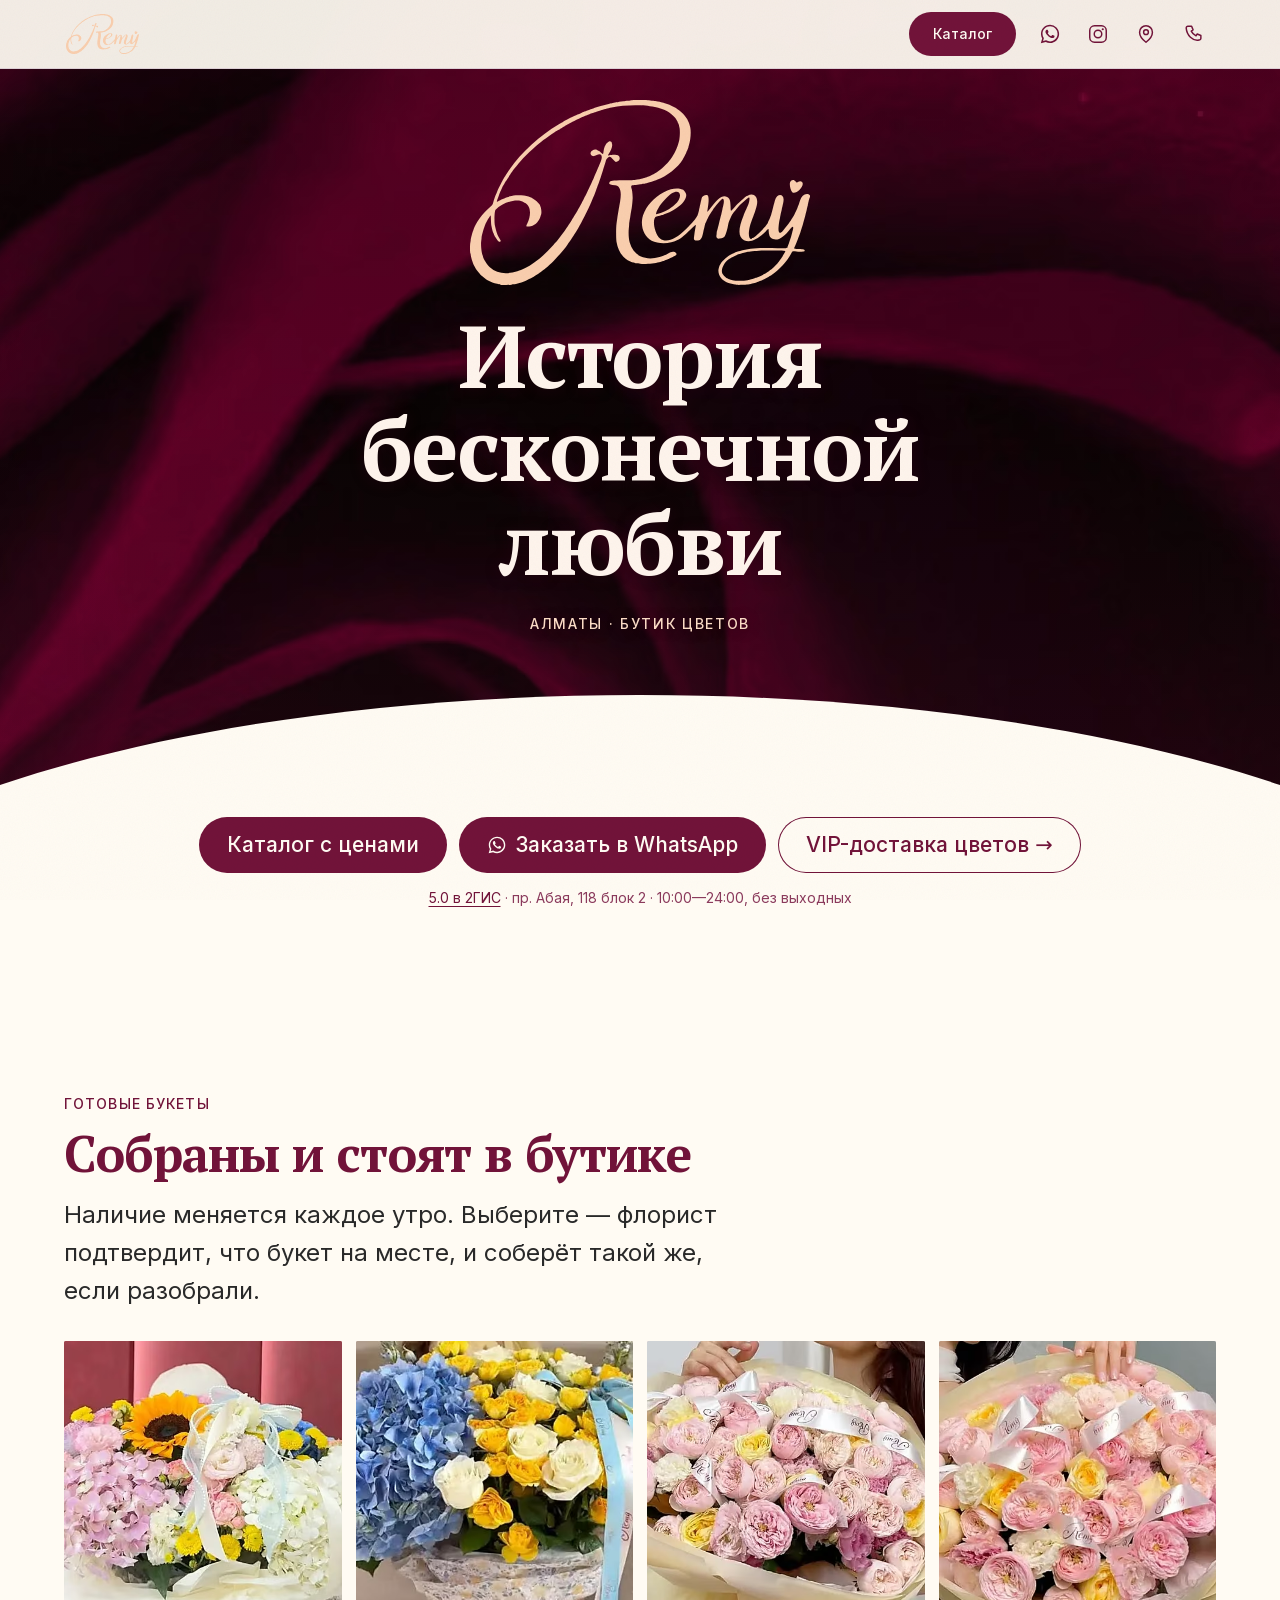
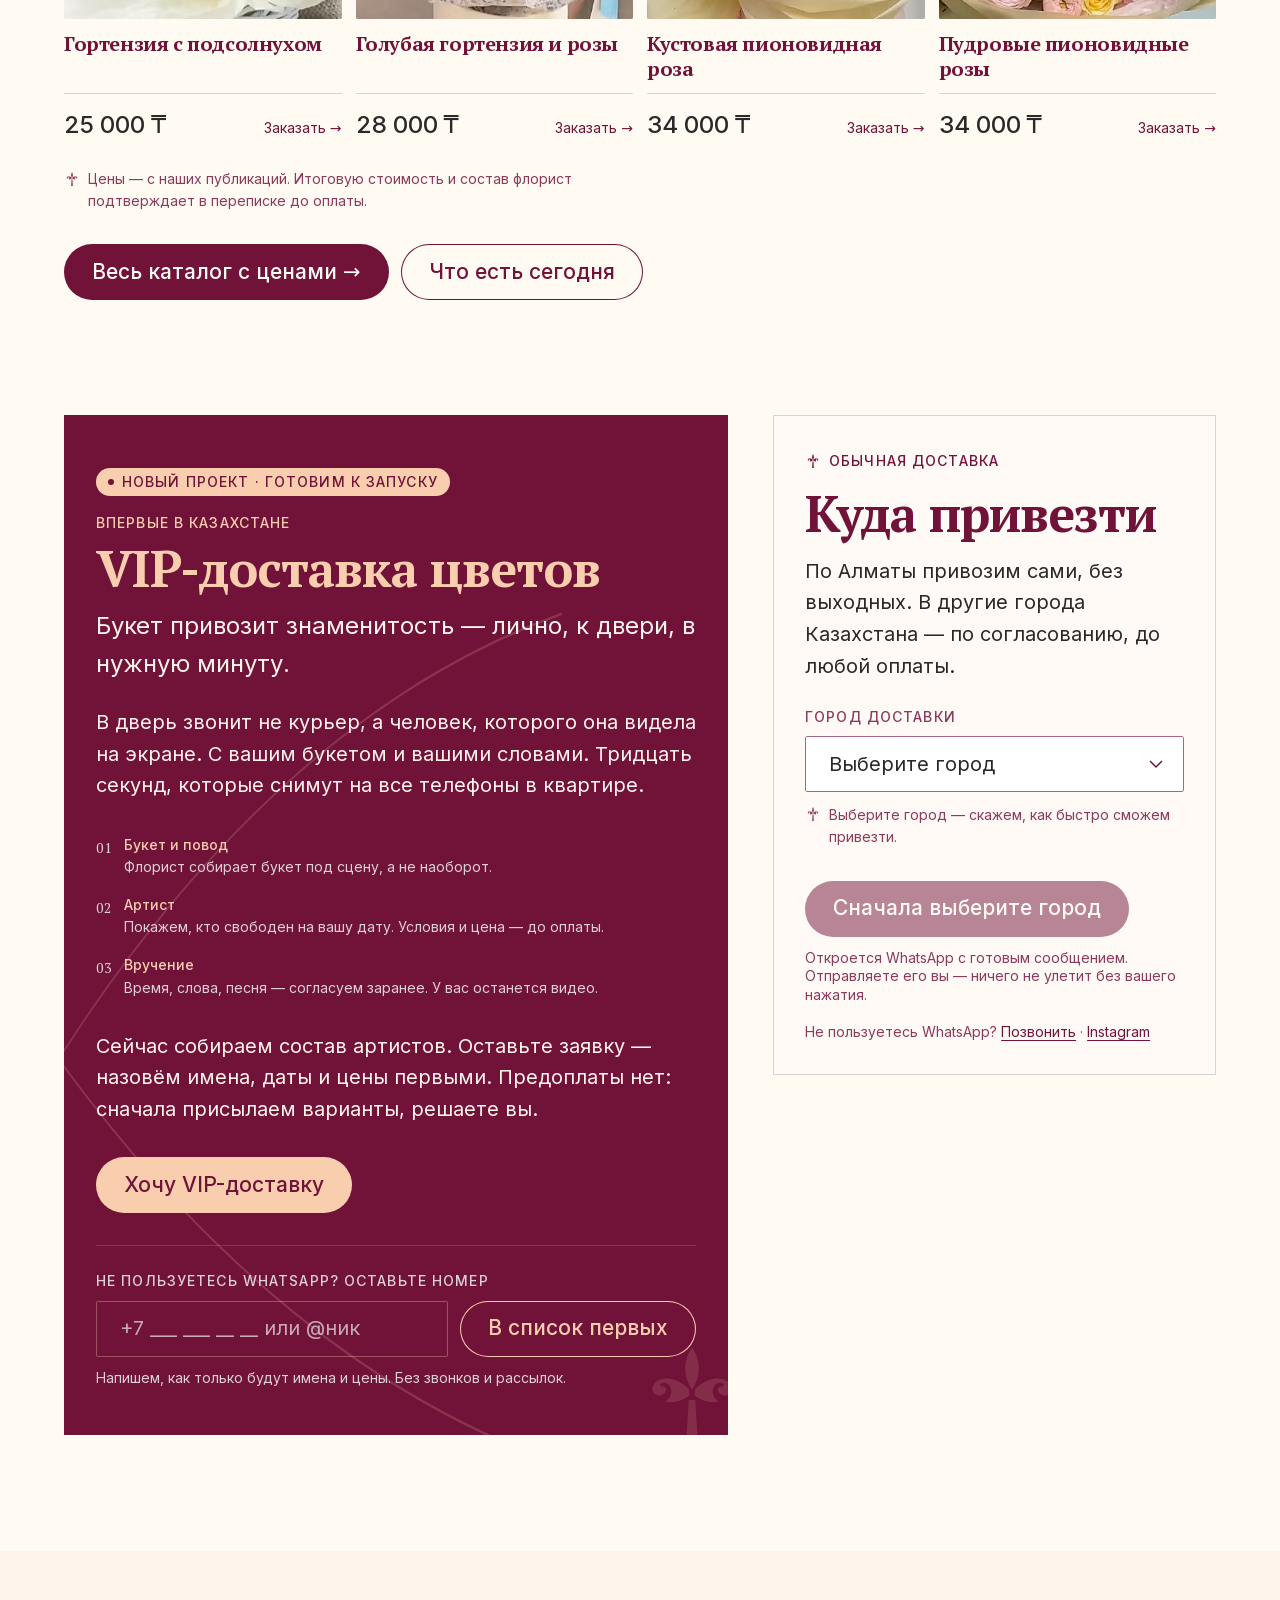
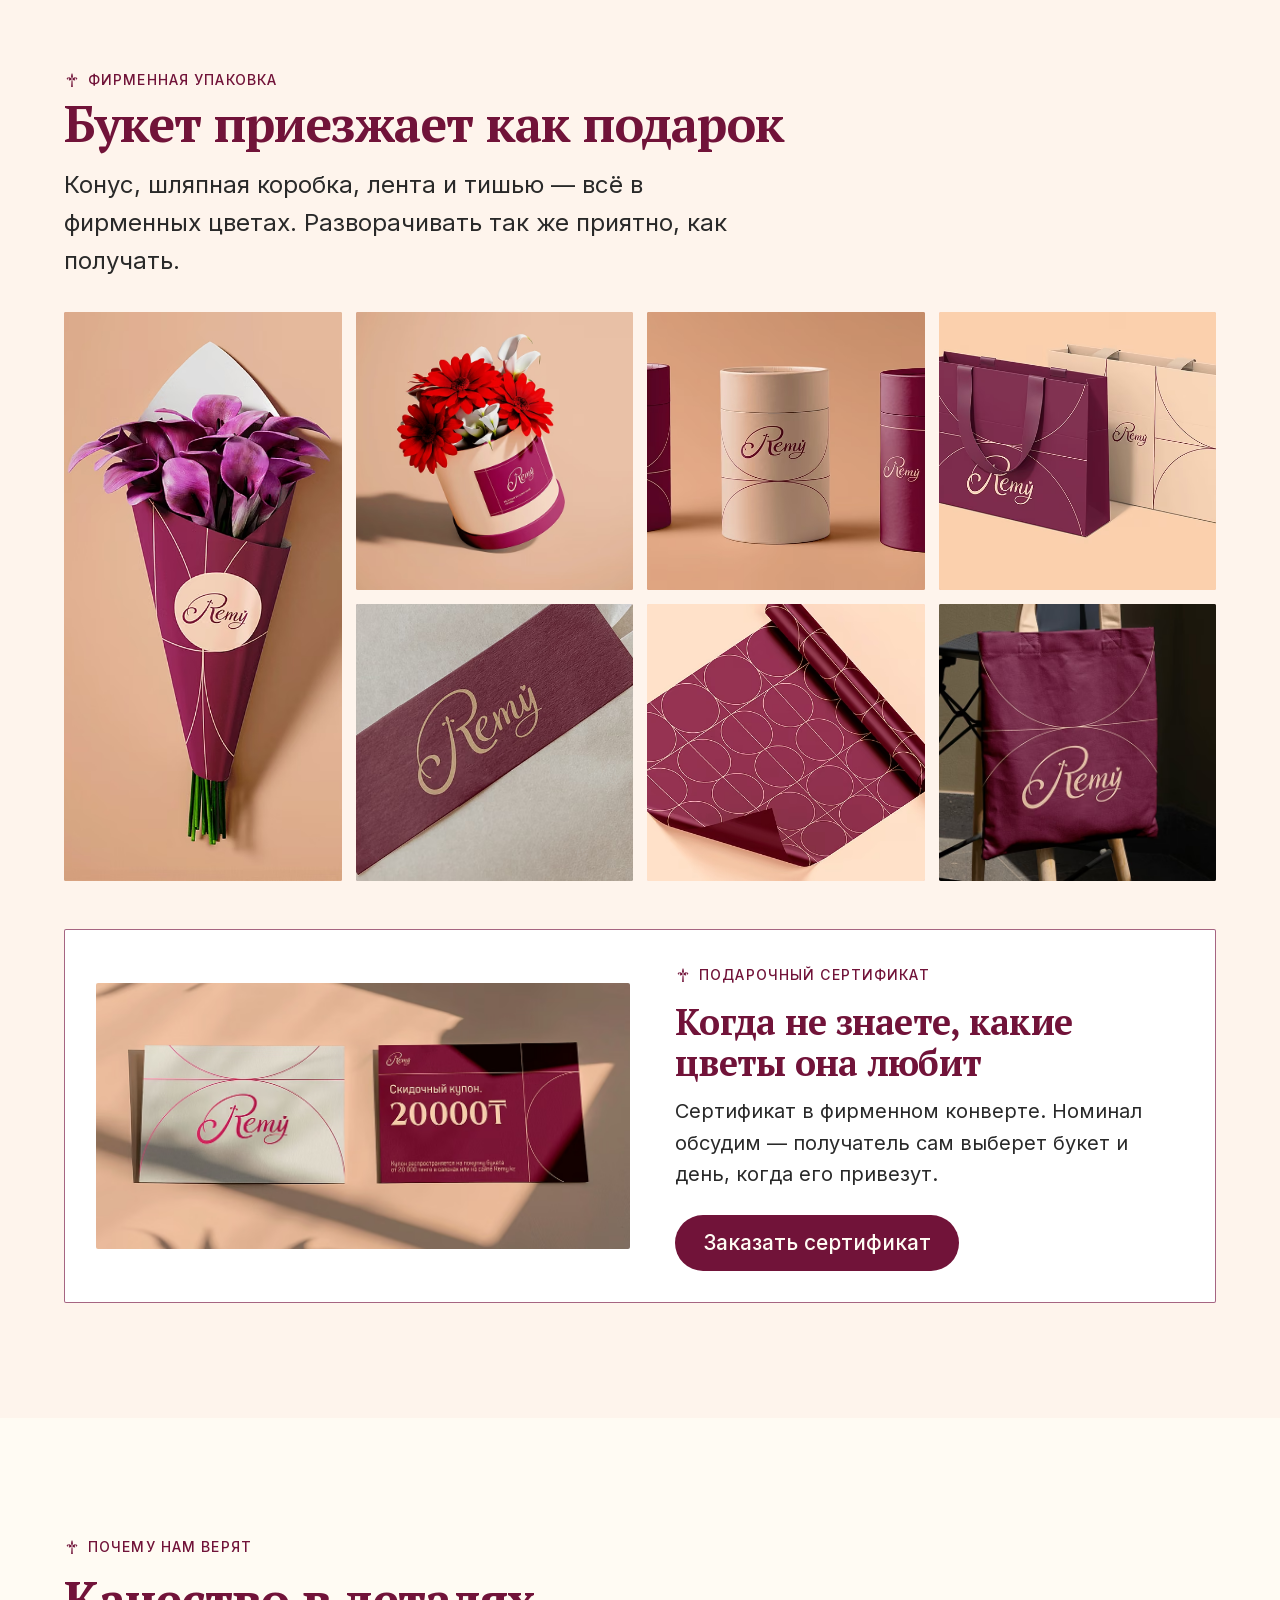
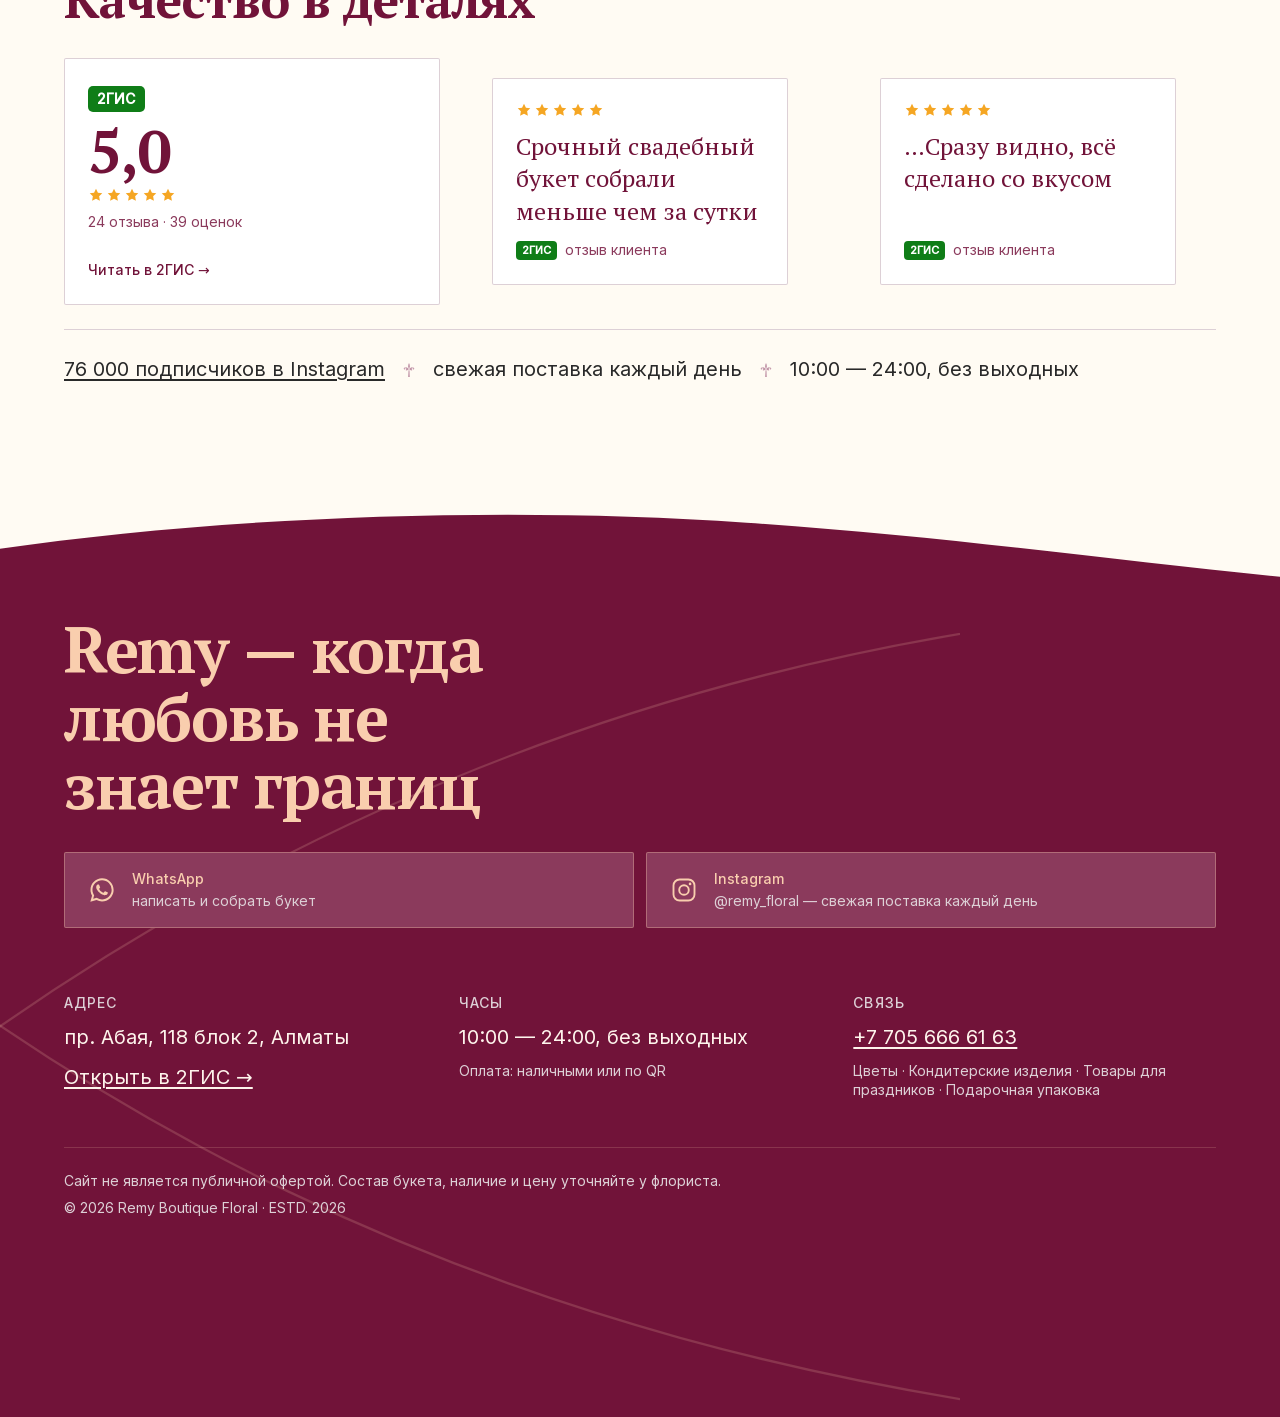
==== commit 1f935fb1: "Каталог с ценами, VIP-доставка, обложка вместо текстового hero Hero: логотип + «История бесконечной " ====
--- a/index.html
+++ b/index.html
@@ -4,7 +4,7 @@
 <meta charset="utf-8">
 <meta name="viewport" content="width=device-width,initial-scale=1">
 <title>Remy Boutique Floral — премиальные букеты и доставка, Алматы</title>
-<meta name="description" content="Букеты из свежей поставки каждый день. Доставка по Алматы с 10:00 до 00:00. пр. Абая, 118 блок 2. Заказ в WhatsApp: +7 705 666 61 63.">
+<meta name="description" content="Букеты из свежей поставки каждый день. Каталог с ценами, доставка по Алматы с 10:00 до 24:00 без выходных. пр. Абая, 118 блок 2. Заказ в WhatsApp: +7 705 666 61 63.">
 <meta name="theme-color" content="#711339">
 <link rel="canonical" href="https://a1exxx.github.io/remy-floral/">
 
@@ -12,8 +12,8 @@
 <meta property="og:site_name" content="Remy Boutique Floral">
 <meta property="og:locale" content="ru_RU">
 <meta property="og:url" content="https://a1exxx.github.io/remy-floral/">
-<meta property="og:title" content="Дари Remy, если сильно любишь">
-<meta property="og:description" content="Премиальные букеты и доставка по Алматы. Заказ в WhatsApp — покажем, что есть сегодня.">
+<meta property="og:title" content="Remy — история бесконечной любви">
+<meta property="og:description" content="Каталог букетов с ценами и доставка по Алматы. Заказ в WhatsApp — покажем, что есть сегодня.">
 <meta property="og:image" content="https://a1exxx.github.io/remy-floral/assets/og-remy-v1.jpg">
 <meta property="og:image:width" content="1200">
 <meta property="og:image:height" content="630">
@@ -71,6 +71,7 @@
     <img src="assets/logo-remy-peach.svg" alt="" width="470" height="256">
   </a>
   <nav class="topbar__nav" aria-label="Связаться">
+    <a class="topbtn" href="catalog.html">Каталог</a>
     <a class="iconbtn" data-wa="question" href="#" aria-label="Написать в WhatsApp">
       <svg viewBox="0 0 24 24" aria-hidden="true"><use href="#i-wa"/></svg>
     </a>
@@ -100,9 +101,9 @@
 
   <div class="wrap hero__inner">
     <div class="hero__mid">
-      <span class="eyebrow"><svg class="mark"><use href="#mark"/></svg>Алматы · бутик цветов</span>
-      <h1 class="h1 hero__h1" id="hero-h">Дари Remy, если сильно любишь</h1>
-      <p class="lead">Премиальные букеты из свежей поставки. Соберём и привезём по&nbsp;Алматы — каждый день с&nbsp;10:00 до&nbsp;00:00.</p>
+      <img class="hero__mark" src="assets/logo-remy-peach.svg" alt="Remy" width="470" height="256">
+      <h1 class="h1 hero__h1" id="hero-h">История бесконечной любви</h1>
+      <span class="eyebrow hero__eyebrow">Алматы · бутик цветов</span>
     </div>
   </div>
 
@@ -111,15 +112,16 @@
       <path fill="#FFFBF3" d="M0 120C400 0 1040 0 1440 120Z"/>
     </svg>
     <div class="wrap">
-      <div class="btn-row">
+      <div class="btn-row btn-row--hero">
+        <a class="btn btn--primary" href="catalog.html">Каталог с ценами</a>
         <a class="btn btn--primary" data-wa="order" href="#">
-          <svg class="mark"><use href="#mark"/></svg>Заказать в WhatsApp
+          <svg class="ic"><use href="#i-wa"/></svg>Заказать в WhatsApp
         </a>
-        <a class="btn btn--ghost" href="#stars">Букет привезёт звезда →</a>
+        <a class="btn btn--ghost" href="#vip">VIP-доставка цветов →</a>
       </div>
       <p class="micro hero__meta">
         <a href="https://2gis.kz/almaty/firm/70000001115419179" target="_blank" rel="noopener">5.0 в 2ГИС</a>
-        · пр.&nbsp;Абая, 118 блок 2 · 10:00—00:00
+        · пр.&nbsp;Абая, 118 блок 2 · 10:00—24:00, без выходных
       </p>
     </div>
   </div>
@@ -130,18 +132,21 @@
 <!-- ══════════ ТРИПТИХ ══════════ -->
 <div class="choice">
 
-  <!-- ── Галерея (по центру) ── -->
+  <!-- ── Каталог (по центру) ── -->
   <section id="gallery" aria-labelledby="gallery-h" class="reveal">
-    <span class="eyebrow"><svg class="mark"><use href="#mark"/></svg>Букеты</span>
-    <h2 class="h2" id="gallery-h">Свежая поставка каждый день</h2>
-    <p class="lead" style="margin-top:var(--s-4)">Наличие меняется каждое утро. Напишите, какое настроение нужно — флорист покажет, что есть сегодня.</p>
-
-    <div class="mosaic" id="mosaic"></div>
+    <span class="eyebrow">Готовые букеты</span>
+    <h2 class="h2" id="gallery-h" style="margin-top:var(--s-2)">Собраны и стоят в бутике</h2>
+    <p class="lead" style="margin-top:var(--s-4)">Наличие меняется каждое утро. Выберите — флорист подтвердит, что букет на месте, и соберёт такой же, если разобрали.</p>
+
+    <div class="cards" id="cards"></div>
+    <p class="cards-note">
+      <svg class="mark" aria-hidden="true"><use href="#mark"/></svg>
+      <span>Цены — с наших публикаций. Итоговую стоимость и состав флорист подтверждает в переписке до оплаты.</span>
+    </p>
 
     <div class="btn-row">
-      <a class="btn btn--primary" data-wa="today" href="#">Показать, что есть сегодня</a>
-      <a class="btn btn--ghost" href="https://www.instagram.com/remy_floral/" target="_blank" rel="noopener"
-         aria-label="Смотреть букеты в Instagram, откроется в новой вкладке">Смотреть в Instagram</a>
+      <a class="btn btn--primary" href="catalog.html">Весь каталог с ценами →</a>
+      <a class="btn btn--ghost" data-wa="today" href="#">Что есть сегодня</a>
     </div>
   </section>
 
@@ -150,7 +155,7 @@
     <div class="panel">
       <span class="eyebrow"><svg class="mark"><use href="#mark"/></svg>Обычная доставка</span>
       <h2 class="h2" id="cities-h" style="margin-top:var(--s-2)">Куда привезти</h2>
-      <p class="body" style="margin-top:var(--s-4)">По Алматы привозим сами, каждый день. В другие города Казахстана — по согласованию, до любой оплаты.</p>
+      <p class="body" style="margin-top:var(--s-4)">По Алматы привозим сами, без выходных. В другие города Казахстана — по согласованию, до любой оплаты.</p>
 
       <div style="margin-top:var(--s-5)">
         <label class="lbl" for="city">Город доставки</label>
@@ -179,14 +184,9 @@
     </div>
   </section>
 
-  <!-- ── Звёздная доставка (слева на десктопе) ── -->
-  <section id="stars" aria-labelledby="stars-h" class="reveal">
-    <div class="stars on-rose">
-      <picture class="stars__bg">
-        <source srcset="assets/stars-bg.avif" type="image/avif">
-        <img src="assets/stars-bg.webp" alt="" width="900" height="1200" loading="lazy" decoding="async">
-      </picture>
-      <div class="stars__veil" aria-hidden="true"></div>
+  <!-- ── VIP-доставка (слева на десктопе) ── -->
+  <section id="vip" aria-labelledby="vip-h" class="reveal">
+    <div class="vip on-rose">
       <div class="cross" aria-hidden="true">
         <svg viewBox="0 0 600 600" preserveAspectRatio="none">
           <path d="M-60 520C120 300 380 180 660 150"/>
@@ -195,9 +195,9 @@
       </div>
       <svg class="watermark" aria-hidden="true"><use href="#mark"/></svg>
 
-      <span class="chip"><span class="chip__dot"></span>Готовим к запуску</span>
+      <span class="chip"><span class="chip__dot"></span>Новый проект · готовим к запуску</span>
       <span class="eyebrow" style="display:block;margin-top:var(--s-4)">Впервые в Казахстане</span>
-      <h2 class="h2" id="stars-h" style="margin-top:var(--s-2)">Звёздная доставка</h2>
+      <h2 class="h2" id="vip-h" style="margin-top:var(--s-2)">VIP-доставка цветов</h2>
       <p class="lead" style="margin-top:var(--s-3)">Букет привозит знаменитость — лично, к двери, в нужную минуту.</p>
 
       <div class="body" style="margin-top:var(--s-5);display:grid;gap:var(--s-4)">
@@ -210,16 +210,10 @@
         <li class="step"><span class="step__n">03</span><span><b>Вручение</b><span>Время, слова, песня — согласуем заранее. У вас останется видео.</span></span></li>
       </ul>
 
-      <div class="rail" id="rail" role="list" aria-label="Форматы вручения"></div>
-      <p class="acard__note">
-        <svg class="mark" aria-hidden="true"><use href="#mark"/></svg>
-        <span>Фото иллюстративные — показывают формат вручения. Состав артистов объявим, когда откроем запись.</span>
-      </p>
-
-      <p class="body" style="margin-top:var(--s-6)">Собираем состав артистов. Оставьте заявку — назовём имена, даты и цены первыми. Предоплаты нет: сначала присылаем варианты, решаете вы.</p>
+      <p class="body" style="margin-top:var(--s-6)">Сейчас собираем состав артистов. Оставьте заявку — назовём имена, даты и цены первыми. Предоплаты нет: сначала присылаем варианты, решаете вы.</p>
 
       <div class="btn-row">
-        <a class="btn btn--primary" id="starBtn" data-wa="star" href="#">Хочу звёздную доставку</a>
+        <a class="btn btn--primary" id="vipBtn" data-wa="vip" href="#">Хочу VIP-доставку</a>
       </div>
 
       <form class="waitlist" id="waitlist" method="post" novalidate>
@@ -304,7 +298,7 @@
       <svg class="mark" aria-hidden="true"><use href="#mark"/></svg>
       <span>свежая поставка каждый день</span>
       <svg class="mark" aria-hidden="true"><use href="#mark"/></svg>
-      <span>10:00 — 00:00 без выходных</span>
+      <span>10:00 — 24:00, без выходных</span>
     </p>
   </div>
 </section>
@@ -347,7 +341,7 @@
       </div>
       <div>
         <h3>Часы</h3>
-        <p>Ежедневно, 10:00 — 00:00</p>
+        <p>10:00 — 24:00, без выходных</p>
         <p class="micro" style="margin-top:var(--s-2)">Оплата: наличными или по QR</p>
       </div>
       <div>
--- a/css/styles.css
+++ b/css/styles.css
@@ -34,21 +34,28 @@
   --ff-display:"PT Serif",Georgia,"Times New Roman",serif;
   --ff-ui:"Inter",system-ui,-apple-system,"Segoe UI",sans-serif;
 
-  --fs-h1:clamp(2.50rem,1.25rem + 6.40vw,4.50rem);
-  --fs-h2:clamp(2.00rem,1.13rem + 4.50vw,3.50rem);
-  --fs-h3:clamp(1.75rem,1.00rem + 3.80vw,2.75rem);
-  --fs-h4:clamp(1.375rem,0.90rem + 2.40vw,2.00rem);
-  --fs-lead:clamp(1.125rem,1.00rem + 0.70vw,1.3125rem);
-  --fs-body:clamp(1.00rem,0.94rem + 0.32vw,1.1875rem);
-  --fs-cta:clamp(1.0625rem,1.00rem + 0.40vw,1.25rem);
-  --fs-micro:0.8125rem;
+  /* Шкала поднята на ступень по просьбе заказчика: страницу читают
+     с телефона в шумном зале, мелкий кегль там просто не читается. */
+  --fs-h1:clamp(2.875rem,1.40rem + 7.40vw,5.50rem);
+  --fs-h2:clamp(2.25rem,1.30rem + 5.00vw,4.00rem);
+  --fs-h3:clamp(2.00rem,1.15rem + 4.20vw,3.125rem);
+  --fs-h4:clamp(1.50rem,1.00rem + 2.60vw,2.25rem);
+  --fs-lead:clamp(1.25rem,1.05rem + 0.85vw,1.50rem);
+  --fs-body:clamp(1.0625rem,1.00rem + 0.40vw,1.25rem);
+  --fs-cta:clamp(1.125rem,1.05rem + 0.45vw,1.3125rem);
+  --fs-micro:0.875rem;
 
   --lh-display:1.06; --lh-h4:1.16; --lh-body:1.58; --lh-ui:1.35;
   --ls-display:-0.02em;  /* = кернинг брендбука −2% */
   --ls-caps:0.08em;
   --fw-med:500; --fw-bold:700;
 
-  --maxw-display:14ch; --maxw-lead:32ch; --maxw-text:62ch; --maxw-page:1360px;
+  /* 12ch, а не 14: на выросшем кегле «бесконечной» иначе не влезает
+     в 375px и слово рвётся переносом */
+  /* 46ch, а не 34: узкий lead был рассчитан на hero, где строка стояла
+     под заголовком. В секциях он оставлял рваную колонку слева и пустоту
+     справа — ровно то, на что жаловался заказчик. */
+  --maxw-display:12ch; --maxw-lead:46ch; --maxw-text:62ch; --maxw-page:1360px;
 
   /* ── Пространство ────────────────────────────────────────── */
   --s-1:4px; --s-2:8px; --s-3:12px; --s-4:16px; --s-5:24px;
@@ -174,6 +181,7 @@
              transform var(--dur-1) var(--ease-out);
 }
 .btn .mark{width:16px;height:16px;flex:none}
+.btn .ic{width:20px;height:20px;flex:none}
 .btn--primary{background:var(--accent);color:var(--on-accent)}
 .btn--ghost{background:transparent;color:var(--accent);box-shadow:inset 0 0 0 1px var(--accent)}
 .btn:active{transform:scale(.985)}
@@ -226,6 +234,26 @@
               min-height:var(--tap);padding-inline:2px}
 .topbar__logo img{height:clamp(30px,7.5vw,40px);width:auto;transition:none}
 .topbar__nav{display:flex;align-items:center;gap:var(--s-1)}
+/* Каталог — главное действие в панели, поэтому это залитая пилюля,
+   а не ещё одна иконка: иконка каталога никому не читается однозначно. */
+.topbtn{
+  display:inline-flex;align-items:center;height:var(--tap);
+  padding-inline:var(--s-5);margin-right:var(--s-2);
+  border-radius:var(--r-pill);background:var(--peach-500);color:var(--rose-500);
+  font-family:var(--ff-ui);font-weight:var(--fw-med);font-size:var(--fs-micro);
+  text-decoration:none;white-space:nowrap;
+  transition:background-color var(--dur-2) var(--ease-out),
+             color var(--dur-2) var(--ease-out),
+             transform var(--dur-1) var(--ease-out);
+}
+.topbtn:active{transform:scale(.96)}
+.topbtn:focus-visible{outline:2px solid var(--peach-500);outline-offset:3px}
+.topbar.is-solid .topbtn{background:var(--rose-500);color:var(--cream)}
+.topbar.is-solid .topbtn:focus-visible{outline-color:var(--rose-500)}
+@media (hover:hover){
+  .topbtn:hover{background:var(--peach-400)}
+  .topbar.is-solid .topbtn:hover{background:var(--rose-400)}
+}
 .iconbtn{
   width:var(--tap);height:var(--tap);display:grid;place-items:center;
   border-radius:var(--r-pill);color:var(--peach-500);
@@ -257,9 +285,16 @@
   min-height:100dvh;                    /* НЕ 100vh — на мобиле схлопнется */
   display:grid;grid-template-rows:1fr auto;
 }
-.hero__mid{display:flex;flex-direction:column;justify-content:center;
-           gap:var(--s-4);padding-block:var(--s-5) var(--s-8)}
-.hero__h1{color:var(--text)}            /* #FEF4EC на бордовом = 10.44:1 */
+/* Обложка, а не текстовый блок: логотип, одна строка, три действия.
+   Поэтому по центру — так же, как титул брендбука. */
+.hero__mid{display:flex;flex-direction:column;justify-content:center;align-items:center;
+           text-align:center;gap:var(--s-5);
+           /* нижний отступ обязан быть больше высоты дуги (до 120px),
+              иначе арка молочного блока срезает нижнюю строку */
+           padding-block:var(--s-5) clamp(76px,13vw,150px)}
+.hero__mark{width:clamp(190px,44vw,340px);height:auto}
+.hero__h1{color:var(--text);margin-inline:auto} /* #FEF4EC на бордовом = 10.44:1 */
+.hero__eyebrow{color:var(--peach-400);letter-spacing:.12em}
 /* Дуга живёт на верхней кромке молочного блока, а не на дне .hero:
    иначе .hero__cta со своим фоном просто накрывает её. */
 .hero__cta{
@@ -284,7 +319,8 @@
   height:clamp(52px,13vw,120px);display:block;pointer-events:none;
 }
 .hero__cta .btn-row{margin-top:0}
-.hero__meta{margin-top:var(--s-4);color:var(--rose-400)}
+.btn-row--hero{justify-content:center}
+.hero__meta{margin-top:var(--s-4);color:var(--rose-400);text-align:center}
 .hero__meta a{color:var(--rose-500);text-underline-offset:3px;
               display:inline-block;padding-block:14px;margin-block:-14px}
 
@@ -296,28 +332,30 @@
   position:absolute;inset:0;z-index:1;pointer-events:none;
   /* Вуаль ровно настолько, чтобы текст читался: роза сама тёмно-бордовая.
      Раньше она была плотнее и превращала фото в плоскую заливку. */
+  /* Виньетка, а не боковой градиент: заголовок теперь по центру,
+     и односторонняя затемнёнка слева читалась бы как ошибка. */
   background:
-    linear-gradient(180deg,rgba(40,0,17,.30) 0%,rgba(52,4,22,.18) 40%,rgba(78,10,38,.42) 100%),
-    linear-gradient(90deg,rgba(40,0,17,.34) 0%,rgba(40,0,17,0) 70%);
+    linear-gradient(180deg,rgba(40,0,17,.26) 0%,rgba(52,4,22,.08) 42%,rgba(78,10,38,.38) 100%),
+    radial-gradient(122% 80% at 50% 44%,rgba(40,0,17,0) 38%,rgba(40,0,17,.38) 100%);
 }
 .hero__inner{position:relative;z-index:var(--z-content)}
 .hero__h1,.hero .lead,.hero .eyebrow{text-shadow:0 1px 14px rgba(48,0,20,.45)}
 
 @media (min-width:1024px){
-  .hero__mid{max-width:60ch}
-  .hero__bg img{object-position:70% 45%}
+  .hero__mid{max-width:60ch;margin-inline:auto}
+  .hero__bg img{object-position:50% 45%}
 }
 
 /* ═══ ТРИПТИХ ════════════════════════════════════════════════ */
 .choice{
   display:grid;gap:var(--gap-panel);grid-template-columns:minmax(0,1fr);
-  grid-template-areas:"gallery" "cities" "stars";
+  grid-template-areas:"gallery" "cities" "vip";
   max-width:var(--maxw-page);margin-inline:auto;padding:var(--section-y) var(--pad-x);
 }
 /* min-width:0 обязателен: у грид-элемента по умолчанию min-width:auto,
    он не сжимается ниже ширины содержимого и вся колонка уезжает вправо */
 .choice > *{min-width:0}
-#gallery{grid-area:gallery} #cities{grid-area:cities} #stars{grid-area:stars}
+#gallery{grid-area:gallery} #cities{grid-area:cities} #vip{grid-area:vip}
 /* Десктоп: галерея занимает всю ширину сверху, под ней две колонки —
    звёздная слева, города справа. Прежний триптих из трёх колонок давал
    рваные низы: города кончались рано и справа зияла пустота, а звёздная
@@ -327,7 +365,7 @@
     grid-template-columns:minmax(0,1.5fr) minmax(0,1fr);
     grid-template-areas:
       "gallery gallery"
-      "stars   cities";
+      "vip     cities";
     align-items:start;
     row-gap:var(--section-y);
   }
@@ -335,52 +373,57 @@
   #cities{position:sticky;top:calc(var(--tap) + var(--s-6));align-self:start}
 }
 
-/* ── Галерея ───────────────────────────────────────────────── */
-.mosaic{
-  display:grid;gap:var(--gap-tile);grid-auto-flow:dense;
-  grid-template-columns:repeat(2,minmax(0,1fr));margin-top:var(--s-6);
-}
-.tile{
-  position:relative;overflow:hidden;border-radius:var(--r-hair);
-  box-shadow:var(--sh-plate);background:var(--surface-sunken);
-  background-size:cover;background-position:center;
-}
-.tile img{width:100%;height:100%;object-fit:cover;object-position:50% 42%}
-/* бордовый подвал: склеивает разнобойные кадры в один сет */
-.tile::after{
-  content:"";position:absolute;inset:0;pointer-events:none;
-  background:linear-gradient(180deg,rgba(113,19,57,0) 44%,rgba(113,19,57,.55) 100%);
-}
-.tile--hero{grid-column:span 2;aspect-ratio:4/5;border-radius:var(--arch)}
-.tile--wide{grid-column:span 2;aspect-ratio:4/5;border-radius:var(--arch)}
-.tile--sq{aspect-ratio:1/1}
-.tile__cap{
-  position:absolute;left:var(--s-3);right:var(--s-3);bottom:var(--s-3);
-  color:var(--peach-200);font-size:var(--fs-micro);z-index:1;
-  text-shadow:0 1px 6px rgba(64,0,26,.5);
-}
-/* бордовая плашка вместо фото — не даёт растянуть 420px источник */
-.plate{
-  grid-column:span 2;aspect-ratio:16/10;background:var(--rose-500);
-  color:var(--peach-500);display:grid;place-items:center;text-align:center;
-  padding:var(--s-6);border-radius:var(--arch);position:relative;overflow:hidden;
-}
-.plate p{font-family:var(--ff-display);font-size:var(--fs-h4);line-height:var(--lh-h4);
-         letter-spacing:var(--ls-display);max-width:18ch}
-/* Галерея на десктопе во всю ширину, 4 колонки. Раскладка задана явно,
-   иначе dense-поток с разными пропорциями оставляет дыры:
-     ряд 1-2  [ g-01 крупный 2x2 ][ 04 ][ g-03 ]
-                                  [ 11 ][ 10  ]
-     ряд 3    [ плашка 2x1       ][ g-07 2x1  ]
-   Ключ: у крупной плитки 2 колонки И 2 ряда — тогда aspect-ratio 1/1
-   даёт ровно ту же высоту, что два обычных квадрата с гэпом. */
-@media (min-width:1024px){
-  .mosaic{grid-template-columns:repeat(4,minmax(0,1fr))}
-  .mosaic > *{aspect-ratio:1/1}
-  .tile--hero{grid-column:span 2;grid-row:span 2;aspect-ratio:1/1}
-  .tile--wide,.plate{grid-column:span 2;grid-row:span 1;aspect-ratio:2/1}
-  .plate p{font-size:var(--fs-h4);max-width:16ch}
-}
+/* ── Каталог ───────────────────────────────────────────────────
+   Без «карточки-коробки»: фото, имя, цена, тонкая линия. Обводка
+   и заливка вокруг каждой позиции превратили бы витрину в типовую
+   сетку плиток, а тут работать должны сами букеты. */
+.cards{
+  display:grid;gap:var(--s-5) var(--gap-tile);margin-top:var(--s-6);
+  grid-template-columns:repeat(2,minmax(0,1fr));
+}
+@media (min-width:900px){ .cards{grid-template-columns:repeat(4,minmax(0,1fr))} }
+
+.card{
+  display:flex;flex-direction:column;gap:var(--s-3);
+  text-decoration:none;color:var(--text);min-width:0;
+}
+.card__img{
+  display:block;position:relative;overflow:hidden;aspect-ratio:1/1;
+  border-radius:var(--r-hair);background:var(--surface-sunken) center/cover;
+  box-shadow:var(--sh-plate);
+}
+.card__img img{width:100%;height:100%;object-fit:cover;display:block;
+               transition:transform var(--dur-5) var(--ease-out)}
+.card__name{
+  font-family:var(--ff-display);font-weight:var(--fw-bold);
+  font-size:var(--fs-body);line-height:1.25;color:var(--text-head);
+  letter-spacing:var(--ls-display);text-wrap:pretty;
+}
+.card__foot{
+  margin-top:auto;padding-top:var(--s-3);border-top:1px solid var(--hairline);
+  display:flex;align-items:baseline;justify-content:space-between;
+  gap:2px var(--s-2);flex-wrap:wrap;   /* на узкой карточке «Заказать» уходит вниз, а не жмёт цену */
+}
+.card__price{font-size:var(--fs-lead);font-weight:var(--fw-med);color:var(--text)}
+.card__go{font-size:var(--fs-micro);color:var(--accent);white-space:nowrap}
+.card:focus-visible{outline:2px solid var(--focus);outline-offset:4px}
+.card:active .card__img img{transform:scale(1.02)}
+@media (hover:hover){
+  .card:hover .card__img img{transform:scale(1.04)}
+  .card:hover .card__go{text-decoration:underline;text-underline-offset:3px}
+}
+/* Цена — обещание, поэтому рядом всегда стоит оговорка. */
+.cards-note{margin-top:var(--s-5);font-size:var(--fs-micro);color:var(--text-muted);
+            display:flex;gap:var(--s-2);align-items:flex-start;max-width:62ch}
+.cards-note .mark{width:16px;height:16px;flex:none;margin-top:3px}
+
+/* ── Страница каталога ─────────────────────────────────────────
+   Hero тут нет, поэтому фиксированная панель должна получить
+   собственный отступ — иначе она накрывает заголовок. */
+.cat-main{padding-top:calc(var(--tap) + var(--s-5) + env(safe-area-inset-top))}
+.cat-head{padding-bottom:var(--s-7)}
+/* Кегль главной обложки на служебной странице избыточен */
+.h1--cat{font-size:var(--fs-h2);max-width:16ch;margin-top:var(--s-3)}
 
 /* ── Панель (города / доверие) ─────────────────────────────── */
 .panel{
@@ -401,6 +444,10 @@
 }
 /* кнопка-триггер шита должна выглядеть как select, а не как кнопка */
 button.ctl{text-align:left;display:flex;align-items:center}
+/* .sr-only объявлен выше .ctl, специфичность у них одинаковая — и
+   width:100% из .ctl побеждал. Спрятанный нативный select оставался
+   во всю ширину, торчал за правый край и растягивал страницу на 11px. */
+select.ctl.sr-only{width:1px;min-height:0;height:1px;padding:0}
 .ctl:focus-visible{outline:2px solid var(--focus);outline-offset:3px}
 @media (hover:hover){ .ctl:hover{box-shadow:inset 0 0 0 1px var(--accent)} }
 .note{margin-top:var(--s-3);font-size:var(--fs-micro);color:var(--text-muted);
@@ -416,21 +463,15 @@
   padding-block:14px;margin-block:-14px;
 }
 
-/* ── Звёздная доставка ─────────────────────────────────────── */
-.stars{
-  background:var(--bg);color:var(--text);padding:var(--s-7) var(--s-6);
+/* ── VIP-доставка ──────────────────────────────────────────────
+   Сплошное бордовое поле без фотографии: услуги ещё нет, и любой
+   кадр в ней обещал бы конкретного человека. Цвет бренда сам делает
+   блок заметным — это единственная залитая панель на странице. */
+.vip{
+  background:var(--rose-500);color:var(--text);padding:var(--s-7) var(--s-6);
   position:relative;overflow:hidden;border-radius:var(--r-panel);isolation:isolate;
 }
-/* Кинематографичный фон секции. Кадр силуэтный, без узнаваемого лица —
-   лицензия Pexels запрещает подавать человека так, будто он и есть та
-   «знаменитость», которая привезёт букет. */
-.stars__bg{position:absolute;inset:0;z-index:0}
-.stars__bg img{width:100%;height:100%;object-fit:cover;object-position:50% 30%}
-.stars__veil{
-  position:absolute;inset:0;z-index:1;pointer-events:none;
-  background:linear-gradient(180deg,rgba(64,0,26,.90) 0%,rgba(85,12,42,.94) 45%,rgba(113,19,57,.97) 100%);
-}
-.stars > :not(.stars__bg):not(.stars__veil){position:relative;z-index:2}
+.vip > :not(.cross):not(.watermark){position:relative;z-index:2}
 .chip{
   display:inline-flex;align-items:center;gap:var(--s-2);height:28px;
   padding-inline:var(--s-3);border-radius:var(--r-pill);
@@ -448,53 +489,6 @@
          color:var(--text-head);letter-spacing:var(--ls-caps);padding-top:3px}
 .step b{display:block;color:var(--text-head);font-weight:var(--fw-med)}
 .step span{font-size:var(--fs-micro);color:var(--text-muted)}
-
-.rail{
-  display:flex;gap:var(--s-3);overflow-x:auto;scroll-snap-type:x mandatory;
-  overscroll-behavior-x:contain;scrollbar-width:none;
-  margin:var(--s-6) calc(var(--s-6) * -1) 0;padding:0 var(--s-6);
-}
-.rail::-webkit-scrollbar{display:none}
-.acard{
-  flex:0 0 148px;scroll-snap-align:start;background:var(--surface);
-  border:0;border-radius:var(--r-panel);padding:0;cursor:pointer;text-align:left;
-  box-shadow:inset 0 0 0 1px var(--border);
-  display:grid;grid-template-rows:1fr auto;
-  transition:box-shadow var(--dur-2) var(--ease-out),transform var(--dur-1) var(--ease-out);
-}
-.acard__arch{
-  height:150px;border-radius:74px 74px var(--r-hair) var(--r-hair);
-  background:linear-gradient(180deg,var(--rose-200),var(--rose-400));
-  background-size:100% 180%;background-position:0 0;
-  display:grid;place-items:center;
-  transition:background-position var(--dur-3) var(--ease-out);
-}
-.acard__arch .mark{width:44px;height:44px;color:rgba(249,206,174,.42)}
-/* карточка с фото: тот же силуэт арки, кадр под маской */
-.acard__arch--photo{padding:0;overflow:hidden;background:var(--rose-500)}
-.acard__arch--photo picture,.acard__arch--photo img{width:100%;height:100%;display:block}
-.acard__arch--photo img{object-fit:cover;object-position:50% 22%}
-.acard__note{
-  margin-top:var(--s-3);font-size:var(--fs-micro);color:var(--text-muted);
-  display:flex;align-items:flex-start;gap:var(--s-2);
-}
-.acard__note .mark{width:16px;height:16px;flex:none;margin-top:2px}
-/* подсказка, что рельсу можно листать */
-.rail{scroll-padding-inline:var(--s-6)}
-.rail::after{content:"";flex:0 0 var(--s-4)}
-.acard__meta{padding:var(--s-3)}
-.acard__meta b{display:block;font-size:var(--fs-micro);font-weight:var(--fw-med);
-               color:var(--text-head)}
-/* статичные полосы, БЕЗ shimmer: шиммер значит «грузится», а тут ещё не написано */
-.acard__line{height:8px;border-radius:var(--r-pill);
-             background:rgba(249,206,174,.30);margin-top:var(--s-2)}
-.acard__line--short{width:46%}
-.acard:focus-visible{outline:2px solid var(--focus);outline-offset:3px}
-.acard:active{transform:scale(.985)}
-@media (hover:hover){
-  .acard:hover{box-shadow:inset 0 0 0 1px rgba(249,206,174,.34)}
-  .acard:hover .acard__arch{background-position:0 100%}
-}
 
 .waitlist{margin-top:var(--s-6);padding-top:var(--s-5);border-top:1px solid var(--divider)}
 .waitlist__row{display:flex;flex-direction:column;gap:var(--s-3)}
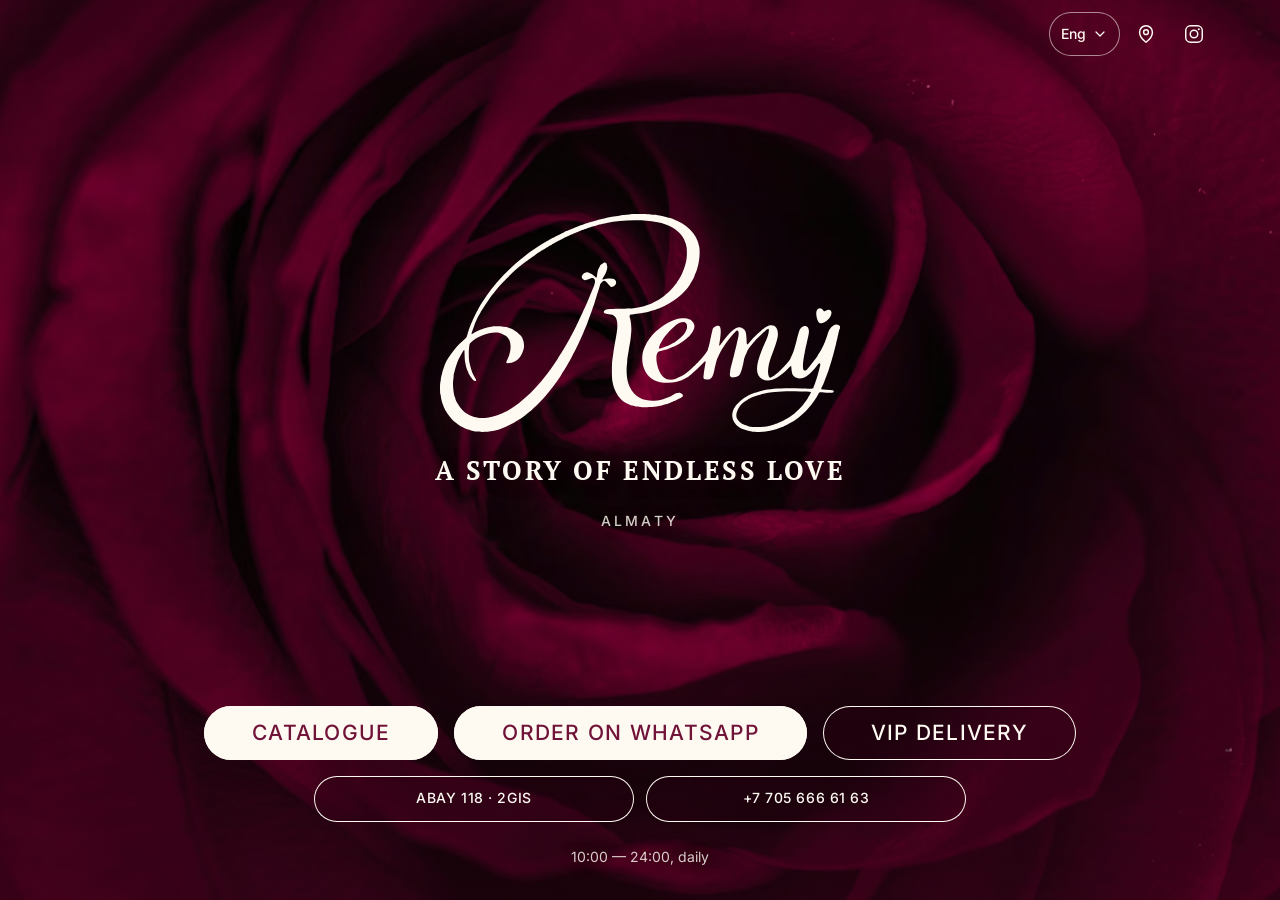
==== commit 094c4712: "Один экран, два цвета, три языка Главная — ровно один экран без прокрутки: роза с обложки брендбука," ====
--- a/index.html
+++ b/index.html
@@ -3,8 +3,8 @@
 <head>
 <meta charset="utf-8">
 <meta name="viewport" content="width=device-width,initial-scale=1">
-<title>Remy Boutique Floral — премиальные букеты и доставка, Алматы</title>
-<meta name="description" content="Букеты из свежей поставки каждый день. Каталог с ценами, доставка по Алматы с 10:00 до 24:00 без выходных. пр. Абая, 118 блок 2. Заказ в WhatsApp: +7 705 666 61 63.">
+<title>Remy Boutique Floral — букеты и доставка, Алматы</title>
+<meta name="description" content="Цветочный бутик Remy в Алматы: каталог букетов с ценами, доставка 10:00–24:00 без выходных. пр. Абая, 118 блок 2. Заказ в WhatsApp: +7 705 666 61 63.">
 <meta name="theme-color" content="#711339">
 <link rel="canonical" href="https://a1exxx.github.io/remy-floral/">
 
@@ -13,7 +13,7 @@
 <meta property="og:locale" content="ru_RU">
 <meta property="og:url" content="https://a1exxx.github.io/remy-floral/">
 <meta property="og:title" content="Remy — история бесконечной любви">
-<meta property="og:description" content="Каталог букетов с ценами и доставка по Алматы. Заказ в WhatsApp — покажем, что есть сегодня.">
+<meta property="og:description" content="Каталог букетов с ценами и доставка по Алматы. Заказ в WhatsApp.">
 <meta property="og:image" content="https://a1exxx.github.io/remy-floral/assets/og-remy-v1.jpg">
 <meta property="og:image:width" content="1200">
 <meta property="og:image:height" content="630">
@@ -24,365 +24,91 @@
 <link rel="apple-touch-icon" href="assets/favicon/apple-touch-icon.png">
 <link rel="manifest" href="assets/favicon/site.webmanifest">
 
-<!-- LCP — фон hero, поэтому грузим его первым; следом шрифт заголовка -->
+<!-- LCP — роза с обложки брендбука, поэтому грузим её первой -->
 <link rel="preload" as="image" href="assets/brand/rose.avif" type="image/avif" fetchpriority="high">
 <link rel="preload" as="font" type="font/woff2" crossorigin
-      href="assets/fonts/ptserif-700-cyrillic.woff2">
+      href="assets/fonts/site-ptserif-700.woff2">
 <link rel="stylesheet" href="css/fonts.css">
 <link rel="stylesheet" href="css/styles.css">
 
 <script>
-  /* до первой отрисовки: иначе reveal мигнёт при reduced-motion */
   document.documentElement.classList.add('js');
   if (matchMedia('(prefers-reduced-motion: reduce)').matches)
     document.documentElement.classList.add('rm');
 </script>
 </head>
-<body>
+<body class="body--cover">
 
-<a class="skip" href="#main">К основному содержанию</a>
+<a class="skip" href="#actions">К действиям</a>
 
 <svg width="0" height="0" style="position:absolute" aria-hidden="true" focusable="false">
-  <symbol id="mark" viewBox="0 0 24 24">
-    <path fill="currentColor" d="M12 1.6c1.05 1.6 1.5 3.35 1.32 5.06-.1.93-.4 1.83-.86 2.7l-.46.84-.46-.84c-.46-.87-.76-1.77-.86-2.7C10.5 4.95 10.95 3.2 12 1.6Z"/>
-    <path fill="currentColor" d="M11.3 9.9c-1.1-1.02-2.3-1.7-3.55-1.92-1.42-.25-2.72.13-3.35 1.05-.5.73-.36 1.62.3 2.04.7.45 1.63.2 2.03-.5.2-.36.16-.72-.06-.94-.2-.2-.5-.2-.66-.02l-.5-.5c.48-.5 1.3-.5 1.83.03.6.6.7 1.6.24 2.4-.24.44-.6.78-1.02.98 1.5.36 3.1.02 4.5-.94l.5-.35-.26-1.33Z"/>
-    <path fill="currentColor" d="M12.7 9.9c1.1-1.02 2.3-1.7 3.55-1.92 1.42-.25 2.72.13 3.35 1.05.5.73.36 1.62-.3 2.04-.7.45-1.63.2-2.03-.5-.2-.36-.16-.72.06-.94.2-.2.5-.2.66-.02l.5-.5c-.48-.5-1.3-.5-1.83.03-.6.6-.7 1.6-.24 2.4.24.44.6.78 1.02.98-1.5.36-3.1.02-4.5-.94l-.5-.35.26-1.33Z"/>
-    <path fill="currentColor" d="M11.35 12.2h1.3l.62 10.2h-2.54l.62-10.2Z"/>
-  </symbol>
-  <symbol id="i-check" viewBox="0 0 24 24"><path fill="none" stroke="currentColor" stroke-width="1.8" stroke-linecap="round" stroke-linejoin="round" d="m5 12.5 4.5 4.5L19 7.5"/></symbol>
-  <symbol id="i-close" viewBox="0 0 24 24"><path fill="none" stroke="currentColor" stroke-width="1.6" stroke-linecap="round" d="M6 6l12 12M18 6 6 18"/></symbol>
   <symbol id="i-pin" viewBox="0 0 24 24" fill="none" stroke="currentColor" stroke-width="1.6" stroke-linejoin="round">
     <path d="M12 21s7-5.4 7-11a7 7 0 1 0-14 0c0 5.6 7 11 7 11Z"/><circle cx="12" cy="10" r="2.6"/>
   </symbol>
-  <symbol id="i-phone" viewBox="0 0 24 24" fill="none" stroke="currentColor" stroke-width="1.6" stroke-linejoin="round">
-    <path d="M6.4 3.5h3l1.6 4-2 1.3a11.5 11.5 0 0 0 5.2 5.2l1.3-2 4 1.6v3a1.9 1.9 0 0 1-2.1 1.9C10.6 19.9 4.1 13.4 3.5 5.6A1.9 1.9 0 0 1 5.4 3.5Z"/>
-  </symbol>
-  <symbol id="i-star" viewBox="0 0 24 24"><path fill="currentColor" d="m12 2.6 2.9 5.9 6.5.95-4.7 4.58 1.11 6.47L12 17.44 6.19 20.5 7.3 14.03 2.6 9.45l6.5-.95L12 2.6Z"/></symbol>
-  <symbol id="i-wa" viewBox="0 0 24 24"><path fill="currentColor" d="M12.04 2c-5.46 0-9.9 4.44-9.9 9.9 0 1.75.46 3.45 1.32 4.95L2 22l5.3-1.38a9.86 9.86 0 0 0 4.74 1.2h.01c5.46 0 9.9-4.44 9.9-9.9 0-2.64-1.03-5.13-2.9-7A9.82 9.82 0 0 0 12.04 2Zm0 18.06h-.01a8.2 8.2 0 0 1-4.18-1.15l-.3-.18-3.1.81.83-3.03-.2-.31a8.19 8.19 0 0 1-1.26-4.38c0-4.54 3.7-8.23 8.23-8.23 2.2 0 4.26.86 5.82 2.41a8.18 8.18 0 0 1 2.41 5.83c0 4.54-3.7 8.23-8.24 8.23Zm4.52-6.16c-.25-.13-1.47-.72-1.69-.8-.23-.09-.39-.13-.56.12-.16.25-.64.8-.78.97-.15.16-.29.18-.53.06-.25-.13-1.05-.39-1.99-1.23-.74-.66-1.23-1.47-1.38-1.72-.14-.25-.01-.38.11-.5.11-.11.25-.29.37-.44.13-.15.17-.25.25-.42.09-.16.04-.31-.02-.43-.06-.13-.56-1.35-.77-1.84-.2-.49-.4-.42-.56-.43h-.47c-.16 0-.43.06-.65.31-.22.25-.85.84-.85 2.04s.87 2.37 1 2.53c.12.17 1.71 2.61 4.14 3.66.58.25 1.03.4 1.38.51.58.19 1.11.16 1.53.1.47-.07 1.47-.6 1.67-1.18.21-.58.21-1.08.15-1.18-.06-.11-.23-.17-.48-.29Z"/></symbol>
   <symbol id="i-ig" viewBox="0 0 24 24" fill="none" stroke="currentColor" stroke-width="1.6">
     <rect x="3" y="3" width="18" height="18" rx="5.2"/>
     <circle cx="12" cy="12" r="4.1"/>
     <circle cx="17.2" cy="6.8" r="1.15" fill="currentColor" stroke="none"/>
   </symbol>
+  <symbol id="i-chev" viewBox="0 0 24 24"><path fill="none" stroke="currentColor" stroke-width="1.8" stroke-linecap="round" stroke-linejoin="round" d="m6 9 6 6 6-6"/></symbol>
 </svg>
 
-<header class="topbar" id="topbar">
-  <a class="topbar__logo" href="#main" aria-label="Remy Boutique Floral, наверх">
-    <img src="assets/logo-remy-peach.svg" alt="" width="470" height="256">
-  </a>
-  <nav class="topbar__nav" aria-label="Связаться">
-    <a class="topbtn" href="catalog.html">Каталог</a>
-    <a class="iconbtn" data-wa="question" href="#" aria-label="Написать в WhatsApp">
-      <svg viewBox="0 0 24 24" aria-hidden="true"><use href="#i-wa"/></svg>
+<!-- Логотипа в панели нет: он и так стоит по центру экрана крупно,
+     а два «Remy» на одном экране читаются как ошибка вёрстки. -->
+<header class="topbar topbar--cover topbar--right on-rose">
+  <nav class="topbar__nav" aria-label="Язык и ссылки">
+    <details class="lang" id="lang">
+      <summary class="lang__btn">
+        <span class="sr-only" data-i18n="langLabel">Язык сайта</span>
+        <span class="lang__cur" id="langCur">Рус</span>
+        <svg class="lang__chev" aria-hidden="true"><use href="#i-chev"/></svg>
+      </summary>
+      <ul class="lang__menu" id="langMenu">
+        <li><button type="button" data-lang="ru" lang="ru">Рус</button></li>
+        <li><button type="button" data-lang="en" lang="en">Eng</button></li>
+        <li><button type="button" data-lang="kk" lang="kk">Қаз</button></li>
+      </ul>
+    </details>
+
+    <a class="iconbtn" href="https://2gis.kz/almaty/firm/70000001115419179" target="_blank" rel="noopener"
+       aria-label="Мы на карте 2ГИС, откроется в новой вкладке">
+      <svg viewBox="0 0 24 24" aria-hidden="true"><use href="#i-pin"/></svg>
     </a>
     <a class="iconbtn" href="https://www.instagram.com/remy_floral/" target="_blank" rel="noopener"
        aria-label="Instagram Remy, откроется в новой вкладке">
       <svg viewBox="0 0 24 24" aria-hidden="true"><use href="#i-ig"/></svg>
     </a>
-    <a class="iconbtn" href="https://2gis.kz/almaty/firm/70000001115419179" target="_blank" rel="noopener"
-       aria-label="Мы на карте 2ГИС, откроется в новой вкладке">
-      <svg viewBox="0 0 24 24" aria-hidden="true"><use href="#i-pin"/></svg>
-    </a>
-    <a class="iconbtn iconbtn--call" href="tel:+77056666163" data-goal="call_click" aria-label="Позвонить">
-      <svg viewBox="0 0 24 24" aria-hidden="true"><use href="#i-phone"/></svg>
-    </a>
   </nav>
 </header>
 
-<main id="main">
+<main class="cover on-rose" id="main">
+  <picture class="cover__bg">
+    <source srcset="assets/brand/rose.avif" type="image/avif">
+    <img src="assets/brand/rose.webp" alt="" width="2400" height="1350"
+         fetchpriority="high" decoding="sync">
+  </picture>
+  <div class="cover__veil" aria-hidden="true"></div>
 
-<!-- ══════════ HERO ══════════ -->
-<section class="hero on-rose" aria-labelledby="hero-h">
-  <picture class="hero__bg">
-    <source srcset="assets/brand/rose.avif" type="image/avif">
-    <img src="assets/brand/rose.webp" alt="" width="3200" height="1014" fetchpriority="high" decoding="sync">
-  </picture>
-  <div class="hero__veil" aria-hidden="true"></div>
-
-  <div class="wrap hero__inner">
-    <div class="hero__mid">
-      <img class="hero__mark" src="assets/logo-remy-peach.svg" alt="Remy" width="470" height="256">
-      <h1 class="h1 hero__h1" id="hero-h">История бесконечной любви</h1>
-      <span class="eyebrow hero__eyebrow">Алматы · бутик цветов</span>
-    </div>
+  <div class="cover__inner">
+    <img class="cover__mark" src="assets/logo-remy-cream.svg" alt="Remy" width="470" height="256">
+    <h1 class="cover__title" data-i18n="tagline">История бесконечной любви</h1>
+    <p class="cover__city" data-i18n="city">Алматы</p>
   </div>
 
-  <div class="hero__cta">
-    <svg class="hero__arc" viewBox="0 0 1440 120" preserveAspectRatio="none" aria-hidden="true" focusable="false">
-      <path fill="#FFFBF3" d="M0 120C400 0 1040 0 1440 120Z"/>
-    </svg>
-    <div class="wrap">
-      <div class="btn-row btn-row--hero">
-        <a class="btn btn--primary" href="catalog.html">Каталог с ценами</a>
-        <a class="btn btn--primary" data-wa="order" href="#">
-          <svg class="ic"><use href="#i-wa"/></svg>Заказать в WhatsApp
-        </a>
-        <a class="btn btn--ghost" href="#vip">VIP-доставка цветов →</a>
-      </div>
-      <p class="micro hero__meta">
-        <a href="https://2gis.kz/almaty/firm/70000001115419179" target="_blank" rel="noopener">5.0 в 2ГИС</a>
-        · пр.&nbsp;Абая, 118 блок 2 · 10:00—24:00, без выходных
-      </p>
+  <nav class="cover__actions" id="actions" aria-label="Что сделать">
+    <a class="abtn abtn--solid" href="catalog.html" data-i18n="btnCatalog">Каталог</a>
+    <a class="abtn abtn--solid" data-wa="order" href="#" data-i18n="btnWa">Заказать в WhatsApp</a>
+    <a class="abtn" href="vip.html" data-i18n="btnVip">VIP-доставка</a>
+    <div class="cover__row">
+      <a class="abtn abtn--sm" href="https://2gis.kz/almaty/firm/70000001115419179"
+         target="_blank" rel="noopener" data-i18n="btnAddr">Абая, 118 · 2ГИС</a>
+      <a class="abtn abtn--sm" href="tel:+77056666163" data-goal="call_click">+7 705 666 61 63</a>
     </div>
-  </div>
-</section>
-
-<div id="hero-sentinel" aria-hidden="true"></div>
-
-<!-- ══════════ ТРИПТИХ ══════════ -->
-<div class="choice">
-
-  <!-- ── Каталог (по центру) ── -->
-  <section id="gallery" aria-labelledby="gallery-h" class="reveal">
-    <span class="eyebrow">Готовые букеты</span>
-    <h2 class="h2" id="gallery-h" style="margin-top:var(--s-2)">Собраны и стоят в бутике</h2>
-    <p class="lead" style="margin-top:var(--s-4)">Наличие меняется каждое утро. Выберите — флорист подтвердит, что букет на месте, и соберёт такой же, если разобрали.</p>
-
-    <div class="cards" id="cards"></div>
-    <p class="cards-note">
-      <svg class="mark" aria-hidden="true"><use href="#mark"/></svg>
-      <span>Цены — с наших публикаций. Итоговую стоимость и состав флорист подтверждает в переписке до оплаты.</span>
-    </p>
-
-    <div class="btn-row">
-      <a class="btn btn--primary" href="catalog.html">Весь каталог с ценами →</a>
-      <a class="btn btn--ghost" data-wa="today" href="#">Что есть сегодня</a>
-    </div>
-  </section>
-
-  <!-- ── Города (справа на десктопе) ── -->
-  <section id="cities" aria-labelledby="cities-h" class="reveal">
-    <div class="panel">
-      <span class="eyebrow"><svg class="mark"><use href="#mark"/></svg>Обычная доставка</span>
-      <h2 class="h2" id="cities-h" style="margin-top:var(--s-2)">Куда привезти</h2>
-      <p class="body" style="margin-top:var(--s-4)">По Алматы привозим сами, без выходных. В другие города Казахстана — по согласованию, до любой оплаты.</p>
-
-      <div style="margin-top:var(--s-5)">
-        <label class="lbl" for="city">Город доставки</label>
-        <!-- нативный select — источник истины состояния; JS только рисует шит поверх -->
-        <select id="city" class="ctl" autocomplete="address-level2"></select>
-        <button type="button" id="cityTrigger" class="ctl" hidden
-                aria-haspopup="dialog" aria-expanded="false"></button>
-        <p class="note" id="cityNote">
-          <svg class="mark"><use href="#mark"/></svg>
-          <span>Выберите город — скажем, как быстро сможем привезти.</span>
-        </p>
-      </div>
-
-      <div class="btn-row">
-        <a class="btn btn--primary" id="orderBtn" data-wa="order" role="button" aria-disabled="true" href="#">Сначала выберите город</a>
-      </div>
-      <p class="micro" style="margin-top:var(--s-3)">Откроется WhatsApp с готовым сообщением. Отправляете его вы — ничего не улетит без вашего нажатия.</p>
-
-      <p class="alt-links">Не пользуетесь WhatsApp?
-        <a class="tappable" href="tel:+77056666163" data-goal="call_click">Позвонить</a> ·
-        <a class="tappable" href="https://www.instagram.com/remy_floral/" target="_blank" rel="noopener">Instagram</a>
-      </p>
-      <p class="micro" id="waReturn" hidden role="status" style="margin-top:var(--s-3)">
-        Мы на связи. Если чат так и не открылся — позвоните: <a href="tel:+77056666163">+7 705 666 61 63</a>.
-      </p>
-    </div>
-  </section>
-
-  <!-- ── VIP-доставка (слева на десктопе) ── -->
-  <section id="vip" aria-labelledby="vip-h" class="reveal">
-    <div class="vip on-rose">
-      <div class="cross" aria-hidden="true">
-        <svg viewBox="0 0 600 600" preserveAspectRatio="none">
-          <path d="M-60 520C120 300 380 180 660 150"/>
-          <path d="M-60 180C160 380 400 470 660 500"/>
-        </svg>
-      </div>
-      <svg class="watermark" aria-hidden="true"><use href="#mark"/></svg>
-
-      <span class="chip"><span class="chip__dot"></span>Новый проект · готовим к запуску</span>
-      <span class="eyebrow" style="display:block;margin-top:var(--s-4)">Впервые в Казахстане</span>
-      <h2 class="h2" id="vip-h" style="margin-top:var(--s-2)">VIP-доставка цветов</h2>
-      <p class="lead" style="margin-top:var(--s-3)">Букет привозит знаменитость — лично, к двери, в нужную минуту.</p>
-
-      <div class="body" style="margin-top:var(--s-5);display:grid;gap:var(--s-4)">
-        <p>В дверь звонит не курьер, а человек, которого она видела на экране. С вашим букетом и вашими словами. Тридцать секунд, которые снимут на все телефоны в квартире.</p>
-      </div>
-
-      <ul class="steps">
-        <li class="step"><span class="step__n">01</span><span><b>Букет и повод</b><span>Флорист собирает букет под сцену, а не наоборот.</span></span></li>
-        <li class="step"><span class="step__n">02</span><span><b>Артист</b><span>Покажем, кто свободен на вашу дату. Условия и цена — до оплаты.</span></span></li>
-        <li class="step"><span class="step__n">03</span><span><b>Вручение</b><span>Время, слова, песня — согласуем заранее. У вас останется видео.</span></span></li>
-      </ul>
-
-      <p class="body" style="margin-top:var(--s-6)">Сейчас собираем состав артистов. Оставьте заявку — назовём имена, даты и цены первыми. Предоплаты нет: сначала присылаем варианты, решаете вы.</p>
-
-      <div class="btn-row">
-        <a class="btn btn--primary" id="vipBtn" data-wa="vip" href="#">Хочу VIP-доставку</a>
-      </div>
-
-      <form class="waitlist" id="waitlist" method="post" novalidate>
-        <label class="lbl" for="wl">Не пользуетесь WhatsApp? Оставьте номер</label>
-        <div class="waitlist__row">
-          <input class="field" id="wl" name="contact" type="tel" inputmode="tel"
-                 autocomplete="tel" placeholder="+7 ___ ___ __ __ или @ник"
-                 aria-describedby="wlNote">
-          <button class="btn btn--ghost" type="submit">В список первых</button>
-        </div>
-        <p class="micro" id="wlNote" style="margin-top:var(--s-3)" role="status">Напишем, как только будут имена и цены. Без звонков и рассылок.</p>
-      </form>
-    </div>
-  </section>
-</div>
-
-<!-- ══════════ ФИРМЕННЫЙ СТИЛЬ И СЕРТИФИКАТ ══════════ -->
-<section class="section brandwrap" aria-labelledby="pack-h">
-  <div class="wrap reveal">
-    <span class="eyebrow"><svg class="mark"><use href="#mark"/></svg>Фирменная упаковка</span>
-    <h2 class="h2" id="pack-h">Букет приезжает как подарок</h2>
-    <p class="lead" style="margin-top:var(--s-4)">Конус, шляпная коробка, лента и тишью — всё в фирменных цветах. Разворачивать так же приятно, как получать.</p>
-
-    <div class="packs" id="packs"></div>
-
-    <div class="cert">
-      <picture class="cert__img">
-        <source srcset="assets/brand/cert.avif" type="image/avif">
-        <img src="assets/brand/cert.webp" alt="Фирменный конверт Remy и подарочный сертификат"
-             width="1100" height="547" loading="lazy" decoding="async">
-      </picture>
-      <div class="cert__body">
-        <span class="eyebrow"><svg class="mark"><use href="#mark"/></svg>Подарочный сертификат</span>
-        <h3 class="h3" style="margin-top:var(--s-2)">Когда не знаете, какие цветы она любит</h3>
-        <p class="body" style="margin-top:var(--s-3)">Сертификат в фирменном конверте. Номинал обсудим — получатель сам выберет букет и день, когда его привезут.</p>
-        <div class="btn-row">
-          <a class="btn btn--primary" data-wa="cert" href="#">Заказать сертификат</a>
-        </div>
-      </div>
-    </div>
-  </div>
-</section>
-
-<!-- ══════════ ДОВЕРИЕ ══════════ -->
-<section class="section" aria-labelledby="trust-h">
-  <div class="wrap reveal">
-    <span class="eyebrow"><svg class="mark"><use href="#mark"/></svg>Почему нам верят</span>
-    <h2 class="h2" id="trust-h" style="margin-top:var(--s-2)">Качество в деталях</h2>
-
-    <div class="reviews">
-      <a class="rev rev--score" href="https://2gis.kz/almaty/firm/70000001115419179"
-         target="_blank" rel="noopener"
-         aria-label="Рейтинг 5,0 в 2ГИС по 24 отзывам, откроется в новой вкладке">
-        <span class="gis"><span class="gis__logo">2ГИС</span></span>
-        <b class="rev__num">5,0</b>
-        <span class="stars5" aria-hidden="true">
-          <svg><use href="#i-star"/></svg><svg><use href="#i-star"/></svg><svg><use href="#i-star"/></svg><svg><use href="#i-star"/></svg><svg><use href="#i-star"/></svg>
-        </span>
-        <span class="rev__sub">24 отзыва · 39 оценок</span>
-        <span class="rev__link">Читать в 2ГИС →</span>
-      </a>
-
-      <blockquote class="rev">
-        <span class="stars5" aria-hidden="true">
-          <svg><use href="#i-star"/></svg><svg><use href="#i-star"/></svg><svg><use href="#i-star"/></svg><svg><use href="#i-star"/></svg><svg><use href="#i-star"/></svg>
-        </span>
-        <p>Срочный свадебный букет собрали меньше чем за сутки</p>
-        <cite><span class="gis__logo gis__logo--sm">2ГИС</span> отзыв клиента</cite>
-      </blockquote>
-
-      <blockquote class="rev">
-        <span class="stars5" aria-hidden="true">
-          <svg><use href="#i-star"/></svg><svg><use href="#i-star"/></svg><svg><use href="#i-star"/></svg><svg><use href="#i-star"/></svg><svg><use href="#i-star"/></svg>
-        </span>
-        <p>…Сразу видно, всё сделано со вкусом</p>
-        <cite><span class="gis__logo gis__logo--sm">2ГИС</span> отзыв клиента</cite>
-      </blockquote>
-    </div>
-
-    <p class="facts-line">
-      <a href="https://www.instagram.com/remy_floral/" target="_blank" rel="noopener">76&nbsp;000 подписчиков в Instagram</a>
-      <svg class="mark" aria-hidden="true"><use href="#mark"/></svg>
-      <span>свежая поставка каждый день</span>
-      <svg class="mark" aria-hidden="true"><use href="#mark"/></svg>
-      <span>10:00 — 24:00, без выходных</span>
-    </p>
-  </div>
-</section>
-
-<!-- ══════════ КОНТАКТЫ ══════════ -->
-<section class="section on-rose" id="contact" aria-labelledby="contact-h"
-         style="padding-bottom:calc(var(--section-y) + 84px);overflow:hidden">
-  <svg class="arc arc--top" viewBox="0 0 1440 110" preserveAspectRatio="none" aria-hidden="true" focusable="false">
-    <path fill="#FFFBF3" d="M0 0v56C240 20 560 6 840 26c220 15 420 44 600 62V0Z"/>
-  </svg>
-  <div class="cross" aria-hidden="true">
-    <svg viewBox="0 0 600 600" preserveAspectRatio="none">
-      <path d="M-60 480C140 280 380 160 660 130"/>
-      <path d="M-60 140C160 360 400 450 660 480"/>
-    </svg>
-  </div>
-
-  <div class="wrap reveal" style="position:relative;z-index:2">
-    <h2 class="h2 h2--wide" id="contact-h">Remy — когда любовь не знает границ</h2>
-
-    <div class="channels">
-      <a class="channel" href="https://wa.me/77056666163" data-wa="question" data-goal="wa_contact">
-        <svg class="channel__ic"><use href="#i-wa"/></svg>
-        <span><b>WhatsApp</b><span>написать и собрать букет</span></span>
-      </a>
-      <a class="channel" href="https://www.instagram.com/remy_floral/" target="_blank" rel="noopener"
-         aria-label="Instagram Remy, откроется в новой вкладке">
-        <svg class="channel__ic"><use href="#i-ig"/></svg>
-        <span><b>Instagram</b><span>@remy_floral — свежая поставка каждый день</span></span>
-      </a>
-    </div>
-
-    <div class="foot">
-      <div>
-        <h3>Адрес</h3>
-        <p>пр. Абая, 118 блок 2, Алматы</p>
-        <p style="margin-top:var(--s-2)">
-          <a class="tappable" href="https://2gis.kz/almaty/firm/70000001115419179" target="_blank" rel="noopener">Открыть в 2ГИС →</a>
-        </p>
-      </div>
-      <div>
-        <h3>Часы</h3>
-        <p>10:00 — 24:00, без выходных</p>
-        <p class="micro" style="margin-top:var(--s-2)">Оплата: наличными или по QR</p>
-      </div>
-      <div>
-        <h3>Связь</h3>
-        <p><a class="tappable" href="tel:+77056666163" data-goal="call_click">+7 705 666 61 63</a></p>
-        <p class="micro" style="margin-top:var(--s-2)">Цветы · Кондитерские изделия · Товары для праздников · Подарочная упаковка</p>
-      </div>
-    </div>
-
-    <div class="foot__legal">
-      <p class="micro">Сайт не является публичной офертой. Состав букета, наличие и цену уточняйте у флориста.</p>
-      <p class="micro" style="margin-top:var(--s-2)">© 2026 Remy Boutique Floral · ESTD. 2026</p>
-    </div>
-  </div>
-</section>
-
+    <p class="cover__hours" data-i18n="hours">10:00 — 24:00, без выходных</p>
+  </nav>
 </main>
 
 <div class="grain" aria-hidden="true"></div>
-
-<div class="cta-bar" id="ctaBar">
-  <span class="cta-bar__ctx" id="ctaCtx">Алматы · доставка сегодня</span>
-  <a class="btn btn--ghost" href="tel:+77056666163" data-goal="call_click" aria-label="Позвонить">Позвонить</a>
-  <a class="btn btn--primary" id="barWa" data-wa="order" href="#">WhatsApp</a>
-</div>
-
-<dialog class="sheet" id="citySheet" aria-labelledby="sheetTitle">
-  <div class="sheet__head">
-    <div class="sheet__grip" aria-hidden="true"></div>
-    <div class="sheet__title">
-      <h3 id="sheetTitle">Город доставки</h3>
-      <button type="button" class="sheet__close" id="sheetClose" aria-label="Закрыть">
-        <svg width="24" height="24"><use href="#i-close"/></svg>
-      </button>
-    </div>
-    <input type="search" class="sheet__search" id="citySearch" placeholder="Найти город"
-           aria-label="Найти город" autocomplete="off" enterkeyhint="search" aria-controls="cityList">
-    <p class="sr-only" aria-live="polite" id="cityCount"></p>
-  </div>
-  <div class="sheet__list" id="cityList" role="listbox" aria-labelledby="sheetTitle"></div>
-</dialog>
 
 <script type="application/ld+json">
 {
@@ -421,6 +147,7 @@
 }
 </script>
 
+<script src="js/i18n.js" defer></script>
 <script src="js/app.js" defer></script>
 </body>
 </html>
--- a/css/fonts.css
+++ b/css/fonts.css
@@ -1,33 +1,27 @@
-/* Сгенерировано tools/subset_fonts.py — руками не править.
-   Прогон: fetch_fonts.py -> subset_fonts.py.
-   unicode-range взят из ответа Google Fonts, не из головы. */
+/* Сгенерировано tools/subset_site_fonts.py — руками не править.
+
+   Шрифты лежат локально: на открытии магазина сайт не должен
+   зависеть от чужого CDN, а лишний DNS+TLS бьёт по LCP.
+
+   В файлах ровно те знаки, что встречаются на страницах на трёх
+   языках, включая казахские ә ғ қ ң ө ү ұ һ і. Поэтому
+   unicode-range не нужен, а вес каждого файла — единицы КБ.
+
+   Shobhika из брендбука в вебе не существует; её кириллица —
+   это PT Serif знак в знак, поэтому заголовки набраны им. */
 @font-face{
-  font-family:'Inter';font-style:normal;font-weight:400 500;font-display:swap;
-  src:url(../assets/fonts/inter-400-cyrillic.woff2) format('woff2');
-  unicode-range:U+0301, U+0400-045F, U+0490-0491, U+04B0-04B1, U+2116;
+  font-family:'PT Serif';font-style:normal;font-weight:700;font-display:swap;
+  src:url(../assets/fonts/site-ptserif-700.woff2) format('woff2');
 }
 @font-face{
-  font-family:'Inter';font-style:normal;font-weight:400 500;font-display:swap;
-  src:url(../assets/fonts/inter-400-latin.woff2) format('woff2');
-  unicode-range:U+0000-00FF, U+0131, U+0152-0153, U+02BB-02BC, U+02C6, U+02DA, U+02DC, U+0304, U+0308, U+0329, U+2000-206F, U+20AC, U+2122, U+2191, U+2193, U+2212, U+2215, U+FEFF, U+FFFD;
+  font-family:'Inter';font-style:normal;font-weight:400;font-display:swap;
+  src:url(../assets/fonts/site-inter-400.woff2) format('woff2');
 }
 @font-face{
-  font-family:'PT Serif';font-style:normal;font-weight:400;font-display:swap;
-  src:url(../assets/fonts/ptserif-400-cyrillic.woff2) format('woff2');
-  unicode-range:U+0301, U+0400-045F, U+0490-0491, U+04B0-04B1, U+2116;
+  font-family:'Inter';font-style:normal;font-weight:500;font-display:swap;
+  src:url(../assets/fonts/site-inter-500.woff2) format('woff2');
 }
 @font-face{
-  font-family:'PT Serif';font-style:normal;font-weight:400;font-display:swap;
-  src:url(../assets/fonts/ptserif-400-latin.woff2) format('woff2');
-  unicode-range:U+0000-00FF, U+0131, U+0152-0153, U+02BB-02BC, U+02C6, U+02DA, U+02DC, U+0304, U+0308, U+0329, U+2000-206F, U+20AC, U+2122, U+2191, U+2193, U+2212, U+2215, U+FEFF, U+FFFD;
+  font-family:'Inter';font-style:normal;font-weight:700;font-display:swap;
+  src:url(../assets/fonts/site-inter-700.woff2) format('woff2');
 }
-@font-face{
-  font-family:'PT Serif';font-style:normal;font-weight:700;font-display:swap;
-  src:url(../assets/fonts/ptserif-700-cyrillic.woff2) format('woff2');
-  unicode-range:U+0301, U+0400-045F, U+0490-0491, U+04B0-04B1, U+2116;
-}
-@font-face{
-  font-family:'PT Serif';font-style:normal;font-weight:700;font-display:swap;
-  src:url(../assets/fonts/ptserif-700-latin.woff2) format('woff2');
-  unicode-range:U+0000-00FF, U+0131, U+0152-0153, U+02BB-02BC, U+02C6, U+02DA, U+02DC, U+0304, U+0308, U+0329, U+2000-206F, U+20AC, U+2122, U+2191, U+2193, U+2212, U+2215, U+FEFF, U+FFFD;
-}
--- a/css/styles.css
+++ b/css/styles.css
@@ -6,40 +6,45 @@
 :root{
   color-scheme: light;
 
-  /* ── Бренд (брендбук стр 12–13, неизменяемо) ─────────────── */
-  --rose-500:#711339;  --rose-400:#8B3A5C;  --rose-300:#A66582;
-  --rose-200:#C295A8;  --rose-100:#DDD0D6;
-  --peach-500:#F9CEAE; --peach-400:#FBDCC6; --peach-300:#FDEBDD;
-  --peach-200:#FEF4EC; --peach-100:#FFFAF6;
-  --cream:#FFFBF3;     --white:#FFFFFF;     --ink:#292929;
-
-  /* ── Семантика · светлое поле ────────────────────────────── */
+  /* ── Бренд: ровно два цвета ──────────────────────────────────
+     Решение заказчика (27.07): сайт живёт в двух красках брендбука,
+     они меняются местами — то фон, то текст. Персиковый и чёрный
+     из палитры сознательно не используются. Полутона делаются
+     ТОЛЬКО прозрачностью этих двух, новых оттенков не заводим. */
+  --rose-500:#711339;
+  --cream:#FFFBF3;
+
+  /* ── Семантика · молочное поле ───────────────────────────── */
   --bg:var(--cream);
-  --surface:var(--white);
-  --surface-sunken:var(--peach-100);
-  --text:var(--ink);             /* 14.09:1 на молочном */
-  --text-head:var(--rose-500);   /* 10.97:1 */
-  --text-muted:var(--rose-400);  /*  7.12:1 */
-  --border:var(--rose-300);      /*  4.23:1 — единственный легальный
-                                    цвет обводки контрола на светлом */
-  --divider:var(--rose-200);     /* 2.49:1 — только декор */
-  --hairline:var(--rose-100);    /* 1.45:1 — только декор */
+  --surface:transparent;
+  --surface-sunken:transparent;
+  --text:var(--rose-500);        /* 10.97:1 */
+  --text-head:var(--rose-500);
+  --text-muted:rgba(113,19,57,.78);   /* 7.4:1 — проходит AAA */
+  --border:rgba(113,19,57,.55);       /* 4.7:1 — обводка контрола */
+  --divider:rgba(113,19,57,.30);
+  --hairline:rgba(113,19,57,.18);     /* только декор */
   --accent:var(--rose-500);
-  --accent-hover:var(--rose-400);/* ОСВЕТЛЕНИЕ до тинта, не затемнение */
+  --accent-hover:rgba(113,19,57,.86);
   --on-accent:var(--cream);
   --focus:var(--rose-500);
-  --scrim:rgba(113,19,57,.72);   /* скрим тонирован брендом, не чёрный */
+  --scrim:rgba(113,19,57,.80);
 
   /* ── Типографика ─────────────────────────────────────────── */
+  /* Заголовки — Shobhika (её кириллица и есть PT Serif, см. брендбук
+     стр 11–13). Брендбук набирает «ИСТОРИЯ БЕСКОНЕЧНОЙ ЛЮБВИ» именно
+     засечным в капсе — так же, как на баннере со стр 38.
+     Science Gothic скачан и лежит в assets/fonts + css/fonts.css:
+     чтобы вернуть «евростайл», достаточно поменять эту строку. */
   --ff-display:"PT Serif",Georgia,"Times New Roman",serif;
   --ff-ui:"Inter",system-ui,-apple-system,"Segoe UI",sans-serif;
 
-  /* Шкала поднята на ступень по просьбе заказчика: страницу читают
-     с телефона в шумном зале, мелкий кегль там просто не читается. */
-  --fs-h1:clamp(2.875rem,1.40rem + 7.40vw,5.50rem);
-  --fs-h2:clamp(2.25rem,1.30rem + 5.00vw,4.00rem);
-  --fs-h3:clamp(2.00rem,1.15rem + 4.20vw,3.125rem);
-  --fs-h4:clamp(1.50rem,1.00rem + 2.60vw,2.25rem);
+  /* Шкала на ступень выше исходной по просьбе заказчика: страницу
+     читают с телефона в шумном зале. */
+  --fs-h1:clamp(2.50rem,1.30rem + 6.00vw,4.75rem);
+  --fs-h2:clamp(2.125rem,1.25rem + 4.40vw,3.50rem);
+  --fs-h3:clamp(1.875rem,1.15rem + 3.60vw,2.875rem);
+  --fs-h4:clamp(1.375rem,0.95rem + 2.20vw,2.00rem);
   --fs-lead:clamp(1.25rem,1.05rem + 0.85vw,1.50rem);
   --fs-body:clamp(1.0625rem,1.00rem + 0.40vw,1.25rem);
   --fs-cta:clamp(1.125rem,1.05rem + 0.45vw,1.3125rem);
@@ -87,26 +92,26 @@
   --ease-arc:cubic-bezier(.22,.61,.36,1);
 }
 
-/* Инверсия по бордовому полю */
+/* Те же две краски, поменянные местами */
 .on-rose{
   --bg:var(--rose-500);
-  --surface:var(--rose-400);
-  --surface-sunken:var(--rose-500);
-  --text:var(--peach-200);       /* 10.44:1 */
-  --text-head:var(--peach-500);  /*  7.80:1 */
-  --text-muted:var(--rose-100);  /*  7.59:1 */
-  --border:rgba(249,206,174,.34);
-  --divider:rgba(249,206,174,.18);
-  --hairline:rgba(249,206,174,.18);
-  --accent:var(--peach-500);
-  --accent-hover:var(--peach-400);
-  --on-accent:var(--rose-500);   /*  7.80:1 */
-  --focus:var(--peach-500);
+  --surface:transparent;
+  --surface-sunken:transparent;
+  --text:var(--cream);           /* 10.97:1 */
+  --text-head:var(--cream);
+  --text-muted:rgba(255,251,243,.82);  /* 7.7:1 */
+  --border:rgba(255,251,243,.55);      /* 4.9:1 */
+  --divider:rgba(255,251,243,.30);
+  --hairline:rgba(255,251,243,.12);   /* дуги-декор поверх текста были заметнее самого текста */
+  --accent:var(--cream);
+  --accent-hover:rgba(255,251,243,.88);
+  --on-accent:var(--rose-500);
+  --focus:var(--cream);
 }
 
 @media (prefers-contrast: more){
-  :root{ --text-muted:var(--rose-500); --divider:var(--rose-300); --hairline:var(--rose-300); }
-  .on-rose{ --text-muted:var(--peach-300); --divider:rgba(249,206,174,.7); }
+  :root{ --text-muted:var(--rose-500); --border:var(--rose-500); --divider:rgba(113,19,57,.6) }
+  .on-rose{ --text-muted:var(--cream); --border:var(--cream); --divider:rgba(255,251,243,.6) }
 }
 
 /* Шрифты подключены отдельным <link> на css/fonts.css в <head>.
@@ -146,9 +151,11 @@
   line-height:var(--lh-display); letter-spacing:var(--ls-display);
   color:var(--text-head); text-wrap:balance; hyphens:none;
 }
-.h1{font-size:var(--fs-h1);max-width:var(--maxw-display)}
-.h2{font-size:var(--fs-h3)}
-.h2--wide{font-size:var(--fs-h2);max-width:var(--maxw-display)}
+/* min(100%,…) — страховка от вылета длинного неразрывного слова
+   при любом кегле; перенос по-прежнему раскладывает text-wrap:balance. */
+.h1{font-size:var(--fs-h1);max-width:min(100%,var(--maxw-display))}
+.h2{font-size:var(--fs-h3);max-width:100%}
+.h2--wide{font-size:var(--fs-h2);max-width:min(100%,var(--maxw-display))}
 .h3{font-size:var(--fs-h4);line-height:var(--lh-h4)}
 .lead{font-size:var(--fs-lead);max-width:var(--maxw-lead);color:var(--text)}
 .body{max-width:var(--maxw-text);color:var(--text);text-wrap:pretty}
@@ -190,8 +197,8 @@
 .btn[aria-disabled="true"]:active{transform:none}
 @media (hover:hover){
   .btn--primary:hover{background:var(--accent-hover)}
-  .btn--ghost:hover{background:var(--peach-200)}
-  .on-rose .btn--ghost:hover{background:rgba(249,206,174,.12)}
+  .btn--ghost:hover{background:rgba(113,19,57,.08)}
+  .on-rose .btn--ghost:hover{background:rgba(255,251,243,.14)}
 }
 .btn-row{display:flex;flex-direction:column;gap:var(--s-3);margin-top:var(--s-6)}
 .btn-row .btn{width:100%}
@@ -211,7 +218,7 @@
 .cross svg{position:absolute;width:150%;height:150%;left:-25%;top:-20%;
            stroke:var(--hairline);fill:none;stroke-width:1}
 .watermark{position:absolute;right:-24px;bottom:-24px;width:120px;height:120px;
-           color:rgba(249,206,174,.14);pointer-events:none}
+           color:rgba(255,251,243,.14);pointer-events:none}
 
 /* ── Grain: один фиксированный слой на всю страницу ────────── */
 .grain{
@@ -239,7 +246,7 @@
 .topbtn{
   display:inline-flex;align-items:center;height:var(--tap);
   padding-inline:var(--s-5);margin-right:var(--s-2);
-  border-radius:var(--r-pill);background:var(--peach-500);color:var(--rose-500);
+  border-radius:var(--r-pill);background:var(--cream);color:var(--rose-500);
   font-family:var(--ff-ui);font-weight:var(--fw-med);font-size:var(--fs-micro);
   text-decoration:none;white-space:nowrap;
   transition:background-color var(--dur-2) var(--ease-out),
@@ -247,24 +254,24 @@
              transform var(--dur-1) var(--ease-out);
 }
 .topbtn:active{transform:scale(.96)}
-.topbtn:focus-visible{outline:2px solid var(--peach-500);outline-offset:3px}
+.topbtn:focus-visible{outline:2px solid var(--cream);outline-offset:3px}
 .topbar.is-solid .topbtn{background:var(--rose-500);color:var(--cream)}
 .topbar.is-solid .topbtn:focus-visible{outline-color:var(--rose-500)}
 @media (hover:hover){
-  .topbtn:hover{background:var(--peach-400)}
-  .topbar.is-solid .topbtn:hover{background:var(--rose-400)}
+  .topbtn:hover{background:rgba(255,251,243,.86)}
+  .topbar.is-solid .topbtn:hover{background:rgba(113,19,57,.86)}
 }
 .iconbtn{
   width:var(--tap);height:var(--tap);display:grid;place-items:center;
-  border-radius:var(--r-pill);color:var(--peach-500);
+  border-radius:var(--r-pill);color:var(--cream);
   transition:background-color var(--dur-2) var(--ease-out),
              color var(--dur-2) var(--ease-out),
              transform var(--dur-1) var(--ease-out);
 }
 .iconbtn svg{width:22px;height:22px}
 .iconbtn:active{transform:scale(.92)}
-.iconbtn:focus-visible{outline:2px solid var(--peach-500);outline-offset:2px}
-@media (hover:hover){ .iconbtn:hover{background:rgba(249,206,174,.16)} }
+.iconbtn:focus-visible{outline:2px solid var(--cream);outline-offset:2px}
+@media (hover:hover){ .iconbtn:hover{background:rgba(255,251,243,.16)} }
 
 /* после ухода с hero панель садится на молочный фон и меняет цвета */
 .topbar.is-solid{
@@ -273,77 +280,183 @@
 }
 .topbar.is-solid .iconbtn{color:var(--rose-500)}
 .topbar.is-solid .iconbtn:focus-visible{outline-color:var(--rose-500)}
-@media (hover:hover){ .topbar.is-solid .iconbtn:hover{background:var(--peach-200)} }
+@media (hover:hover){ .topbar.is-solid .iconbtn:hover{background:rgba(113,19,57,.08)} }
 @supports not (backdrop-filter:blur(1px)){ .topbar.is-solid{background:var(--cream)} }
 /* телефон в панели дублирует липкую нижнюю кнопку — на мобиле лишний */
 @media (max-width:559px){ .iconbtn--call{display:none} }
-
-/* ═══ HERO ═══════════════════════════════════════════════════ */
-.hero{
-  position:relative;isolation:isolate;background:var(--bg);color:var(--text);
-  padding:calc(var(--tap) + var(--s-6) + env(safe-area-inset-top)) 0 0;
+/* На 320px панель не сходилась: логотип + пилюля + четыре иконки не
+   влезают. Убираем 2ГИС (он есть в шапке отзывов и в футере) и жмём
+   пилюлю — «Каталог» важнее карты. */
+@media (max-width:399px){
+  .iconbtn--map{display:none}
+  .topbtn{padding-inline:var(--s-4)}
+}
+
+/* ═══ ОБЛОЖКА — один экран ═══════════════════════════════════
+   Заказчик: «лендинг короткий, чтобы вниз не крутилось». Поэтому
+   главная — ровно один экран: роза, логотип, строка бренда и
+   действия. Всё остальное живёт на страницах, куда ведут кнопки. */
+.body--cover{min-height:100dvh}
+.cover{
+  position:relative;isolation:isolate;
   min-height:100dvh;                    /* НЕ 100vh — на мобиле схлопнется */
   display:grid;grid-template-rows:1fr auto;
-}
-/* Обложка, а не текстовый блок: логотип, одна строка, три действия.
-   Поэтому по центру — так же, как титул брендбука. */
-.hero__mid{display:flex;flex-direction:column;justify-content:center;align-items:center;
-           text-align:center;gap:var(--s-5);
-           /* нижний отступ обязан быть больше высоты дуги (до 120px),
-              иначе арка молочного блока срезает нижнюю строку */
-           padding-block:var(--s-5) clamp(76px,13vw,150px)}
-.hero__mark{width:clamp(190px,44vw,340px);height:auto}
-.hero__h1{color:var(--text);margin-inline:auto} /* #FEF4EC на бордовом = 10.44:1 */
-.hero__eyebrow{color:var(--peach-400);letter-spacing:.12em}
-/* Дуга живёт на верхней кромке молочного блока, а не на дне .hero:
-   иначе .hero__cta со своим фоном просто накрывает её. */
-.hero__cta{
-  position:relative;z-index:var(--z-content);
-  background:var(--cream);color:var(--ink);
-  padding-block:var(--s-6) var(--s-8);
-  /* Блок кремовый внутри .on-rose — токены обязаны вернуться к светлому
-     полю. Иначе кнопки красятся персиковым по кремовому: 1.41:1. */
-  --text:var(--ink);
-  --text-head:var(--rose-500);
-  --text-muted:var(--rose-400);
-  --accent:var(--rose-500);
-  --accent-hover:var(--rose-400);
-  --on-accent:var(--cream);
-  --focus:var(--rose-500);
-  --border:var(--rose-300);
-}
-/* Дуга — inline SVG, а не mask на псевдоэлементе: маска радиальным
-   градиентом на такой пологой дуге визуально неотличима от прямой. */
-.hero__arc{
-  position:absolute;left:0;right:0;bottom:100%;width:100%;
-  height:clamp(52px,13vw,120px);display:block;pointer-events:none;
-}
-.hero__cta .btn-row{margin-top:0}
-.btn-row--hero{justify-content:center}
-.hero__meta{margin-top:var(--s-4);color:var(--rose-400);text-align:center}
-.hero__meta a{color:var(--rose-500);text-underline-offset:3px;
-              display:inline-block;padding-block:14px;margin-block:-14px}
-
-/* Фон hero: фото на всю площадь + бордовая вуаль. Вуаль обязательна —
-   без неё белый текст по светлым лепесткам нечитаем, а бренд теряется. */
-.hero__bg{position:absolute;inset:0;z-index:0;display:block}
-.hero__bg img{width:100%;height:100%;object-fit:cover;object-position:50% 46%}
-.hero__veil{
+  padding:calc(var(--tap) + var(--s-6) + env(safe-area-inset-top))
+          var(--pad-x)
+          calc(var(--s-6) + env(safe-area-inset-bottom));
+  color:var(--text);
+}
+/* без этого длинное неразрывное слово раздувает грид шире экрана */
+.cover > *{min-width:0}
+
+.cover__bg{position:absolute;inset:0;z-index:0;display:block}
+.cover__bg img{width:100%;height:100%;object-fit:cover;object-position:50% 50%}
+/* Вуаль лёгкая: заказчик просил, чтобы розу было ХОРОШО видно.
+   Текст всё равно читается — лепестки в кадре тёмно-бордовые,
+   а под кнопками стоит отдельное затемнение снизу. */
+.cover__veil{
   position:absolute;inset:0;z-index:1;pointer-events:none;
-  /* Вуаль ровно настолько, чтобы текст читался: роза сама тёмно-бордовая.
-     Раньше она была плотнее и превращала фото в плоскую заливку. */
-  /* Виньетка, а не боковой градиент: заголовок теперь по центру,
-     и односторонняя затемнёнка слева читалась бы как ошибка. */
   background:
-    linear-gradient(180deg,rgba(40,0,17,.26) 0%,rgba(52,4,22,.08) 42%,rgba(78,10,38,.38) 100%),
-    radial-gradient(122% 80% at 50% 44%,rgba(40,0,17,0) 38%,rgba(40,0,17,.38) 100%);
-}
-.hero__inner{position:relative;z-index:var(--z-content)}
-.hero__h1,.hero .lead,.hero .eyebrow{text-shadow:0 1px 14px rgba(48,0,20,.45)}
-
-@media (min-width:1024px){
-  .hero__mid{max-width:60ch;margin-inline:auto}
-  .hero__bg img{object-position:50% 45%}
+    linear-gradient(180deg,rgba(46,2,20,.34) 0%,rgba(46,2,20,0) 26%,
+                            rgba(46,2,20,0) 46%,rgba(46,2,20,.52) 100%);
+}
+.cover__inner,.cover__actions{position:relative;z-index:var(--z-content)}
+
+.cover__inner{
+  display:flex;flex-direction:column;align-items:center;justify-content:center;
+  text-align:center;gap:clamp(14px,2.6vh,26px);
+}
+.cover__mark{width:clamp(190px,50vw,400px);height:auto}
+/* Капс в засечном — так же, как брендбук набирает эту фразу на
+   баннере (стр 38) и на витрине (стр 35).
+   Размер в vw, а не в clamp по rem: строка обязана остаться в ОДНУ
+   линию на любой ширине, а её длина растёт вместе с экраном. */
+.cover__title{
+  font-family:var(--ff-display);font-weight:var(--fw-bold);
+  font-size:clamp(0.8125rem,4.6vw,1.625rem);
+  text-transform:uppercase;letter-spacing:.10em;white-space:nowrap;
+  color:var(--cream);margin:0;line-height:1.2;
+  text-shadow:0 1px 16px rgba(40,0,17,.55);
+}
+.cover__city{
+  font-family:var(--ff-ui);font-weight:var(--fw-med);
+  font-size:var(--fs-micro);text-transform:uppercase;letter-spacing:.22em;
+  color:var(--text-muted);margin:0;
+  text-shadow:0 1px 12px rgba(40,0,17,.55);
+}
+
+.cover__actions{
+  width:100%;max-width:440px;margin-inline:auto;
+  display:flex;flex-direction:column;gap:var(--s-3);
+  padding-top:clamp(20px,4vh,44px);
+}
+.cover__row{display:flex;gap:var(--s-3)}
+.cover__row .abtn{flex:1 1 0;min-width:0}
+.cover__hours{
+  margin:var(--s-2) 0 0;text-align:center;
+  font-size:var(--fs-micro);color:var(--text-muted);
+  text-shadow:0 1px 12px rgba(40,0,17,.55);
+}
+
+/* Кнопка обложки. Две краски: залитая — молочная с бордовым текстом,
+   контурная — молочный контур и молочный текст по розе. */
+.abtn{
+  min-height:54px;display:flex;align-items:center;justify-content:center;
+  gap:var(--s-2);padding:10px var(--s-5);border-radius:var(--r-pill);
+  font-family:var(--ff-ui);font-weight:var(--fw-med);font-size:var(--fs-cta);
+  line-height:1.2;text-align:center;text-decoration:none;
+  text-transform:uppercase;letter-spacing:.06em;
+  color:var(--cream);box-shadow:inset 0 0 0 1px var(--cream);
+  background:rgba(46,2,20,.30);
+  transition:background-color var(--dur-2) var(--ease-out),
+             color var(--dur-2) var(--ease-out),
+             transform var(--dur-1) var(--ease-out);
+}
+.abtn--solid{background:var(--cream);color:var(--rose-500)}  /* 10.97:1 */
+.abtn--sm{min-height:46px;font-size:var(--fs-micro);letter-spacing:.04em;
+          padding-inline:var(--s-4)}
+.abtn:active{transform:scale(.985)}
+.abtn:focus-visible{outline:2px solid var(--cream);outline-offset:3px}
+@media (hover:hover){
+  .abtn:hover{background:rgba(255,251,243,.16)}
+  .abtn--solid:hover{background:rgba(255,251,243,.86)}
+}
+
+/* На широком экране три главных действия встают в ряд — экран
+   низкий, а колонка из пяти кнопок его переполняет. */
+@media (min-width:900px) and (min-height:560px){
+  /* auto, а не 1fr: равные колонки резали «ЗАКАЗАТЬ В WHATSAPP»
+     на две строки, пока соседи стояли в одну. */
+  .cover__actions{max-width:1040px;display:grid;
+                  grid-template-columns:repeat(3,auto);
+                  justify-content:center;gap:var(--s-4);align-items:stretch}
+  .cover__actions > .abtn{padding-inline:var(--s-7)}
+  .cover__row{grid-column:1 / -1;justify-content:center}
+  .cover__row .abtn{flex:0 1 320px}
+  .cover__hours{grid-column:1 / -1}
+}
+
+/* Панель обложки: логотипа в ней нет, поэтому прижимаем к правому краю */
+.topbar--right{justify-content:flex-end}
+
+/* ═══ ВНУТРЕННЯЯ СТРАНИЦА НА БОРДОВОМ ═════════════════════════ */
+.page-rose{background:var(--rose-500)}
+.inner{
+  position:relative;overflow:hidden;background:var(--rose-500);
+  min-height:100dvh;
+  padding:calc(var(--tap) + var(--s-7) + env(safe-area-inset-top)) 0
+          calc(var(--section-y) + env(safe-area-inset-bottom));
+}
+.inner__body{position:relative;z-index:2;max-width:820px}
+
+/* Полоска мелких кнопок вместо футера: вся информация живёт
+   в кнопках, как просил заказчик. */
+.endbar{
+  margin-top:var(--s-8);padding-top:var(--s-6);
+  border-top:1px solid var(--divider);
+  display:flex;flex-wrap:wrap;gap:var(--s-3);
+}
+.endbar .abtn{flex:1 1 210px}
+
+/* ═══ ПЕРЕКЛЮЧАТЕЛЬ ЯЗЫКА ════════════════════════════════════ */
+.lang{position:relative}
+.lang__btn{
+  list-style:none;cursor:pointer;
+  height:var(--tap);padding-inline:var(--s-3);
+  display:inline-flex;align-items:center;gap:6px;
+  border-radius:var(--r-pill);box-shadow:inset 0 0 0 1px var(--border);
+  font-size:var(--fs-micro);font-weight:var(--fw-med);color:var(--accent);
+  transition:background-color var(--dur-2) var(--ease-out);
+}
+.lang__btn::-webkit-details-marker{display:none}
+.lang__btn:focus-visible{outline:2px solid var(--focus);outline-offset:2px}
+.lang__chev{width:16px;height:16px;flex:none;
+            transition:transform var(--dur-2) var(--ease-out)}
+.lang[open] .lang__chev{transform:rotate(180deg)}
+@media (hover:hover){ .lang__btn:hover{background:rgba(255,251,243,.14)} }
+.topbar.is-solid .lang__btn:hover,
+.lang--dark .lang__btn:hover{background:rgba(113,19,57,.08)}
+
+.lang__menu{
+  position:absolute;top:calc(100% + 6px);right:0;z-index:var(--z-sheet);
+  min-width:132px;padding:6px;margin:0;list-style:none;
+  background:var(--rose-500);border-radius:14px;
+  box-shadow:0 12px 28px -10px rgba(40,0,17,.55),inset 0 0 0 1px rgba(255,251,243,.28);
+}
+.lang--dark .lang__menu{background:var(--cream);
+  box-shadow:0 12px 28px -10px rgba(40,0,17,.30),inset 0 0 0 1px rgba(113,19,57,.28)}
+.lang__menu button{
+  width:100%;min-height:var(--tap);padding-inline:var(--s-4);
+  display:flex;align-items:center;background:none;border:0;cursor:pointer;
+  border-radius:10px;font-size:var(--fs-micro);color:var(--cream);text-align:left;
+}
+.lang--dark .lang__menu button{color:var(--rose-500)}
+.lang__menu button[aria-current="true"]{background:rgba(255,251,243,.18);font-weight:var(--fw-med)}
+.lang--dark .lang__menu button[aria-current="true"]{background:rgba(113,19,57,.10)}
+.lang__menu button:focus-visible{outline:2px solid currentColor;outline-offset:-2px}
+@media (hover:hover){
+  .lang__menu button:hover{background:rgba(255,251,243,.12)}
+  .lang--dark .lang__menu button:hover{background:rgba(113,19,57,.07)}
 }
 
 /* ═══ ТРИПТИХ ════════════════════════════════════════════════ */
@@ -395,14 +508,22 @@
 .card__img img{width:100%;height:100%;object-fit:cover;display:block;
                transition:transform var(--dur-5) var(--ease-out)}
 .card__name{
-  font-family:var(--ff-display);font-weight:var(--fw-bold);
+  /* Не заголовочным шрифтом: расширенный Black на 17px даёт по два
+     слова в строку и ломает сетку карточек. */
+  font-family:var(--ff-ui);font-weight:var(--fw-bold);
   font-size:var(--fs-body);line-height:1.25;color:var(--text-head);
-  letter-spacing:var(--ls-display);text-wrap:pretty;
+  text-wrap:pretty;
 }
 .card__foot{
   margin-top:auto;padding-top:var(--s-3);border-top:1px solid var(--hairline);
-  display:flex;align-items:baseline;justify-content:space-between;
-  gap:2px var(--s-2);flex-wrap:wrap;   /* на узкой карточке «Заказать» уходит вниз, а не жмёт цену */
+  /* На узкой карточке — строго в столбик. При flex-wrap перенос случался
+     только у части карточек, и линии в соседних колонках вставали на
+     разной высоте. Фиксированная раскладка гарантирует выравнивание. */
+  display:flex;flex-direction:column;gap:2px;
+}
+@media (min-width:900px){
+  .card__foot{flex-direction:row;align-items:baseline;
+              justify-content:space-between;gap:var(--s-2)}
 }
 .card__price{font-size:var(--fs-lead);font-weight:var(--fw-med);color:var(--text)}
 .card__go{font-size:var(--fs-micro);color:var(--accent);white-space:nowrap}
@@ -472,20 +593,22 @@
   position:relative;overflow:hidden;border-radius:var(--r-panel);isolation:isolate;
 }
 .vip > :not(.cross):not(.watermark){position:relative;z-index:2}
+/* min-height, а не height: при выросшем кегле длинная надпись
+   переносилась на вторую строку и вылезала за пилюлю. */
 .chip{
-  display:inline-flex;align-items:center;gap:var(--s-2);height:28px;
-  padding-inline:var(--s-3);border-radius:var(--r-pill);
-  background:var(--peach-500);color:var(--rose-500);   /* 7.80:1 */
+  display:inline-flex;align-items:center;gap:var(--s-2);
+  min-height:30px;padding:5px var(--s-4);border-radius:var(--r-pill);
+  background:var(--cream);color:var(--rose-500);   /* 7.80:1 */
   font-size:var(--fs-micro);font-weight:var(--fw-med);letter-spacing:var(--ls-caps);
-  text-transform:uppercase;
-}
-.chip__dot{width:6px;height:6px;border-radius:50%;background:currentColor;
+  text-transform:uppercase;line-height:1.25;text-align:left;
+}
+.chip__dot{width:6px;height:6px;flex:none;border-radius:50%;background:currentColor;
            animation:pulse 2800ms ease-in-out infinite}
 @keyframes pulse{0%,100%{opacity:.35}50%{opacity:1}}
 
 .steps{margin-top:var(--s-6);display:grid;gap:var(--s-4)}
 .step{display:grid;grid-template-columns:auto 1fr;gap:var(--s-3);align-items:start}
-.step__n{font-family:var(--ff-display);font-size:var(--fs-micro);
+.step__n{font-family:var(--ff-ui);font-weight:var(--fw-med);font-size:var(--fs-micro);
          color:var(--text-head);letter-spacing:var(--ls-caps);padding-top:3px}
 .step b{display:block;color:var(--text-head);font-weight:var(--fw-med)}
 .step span{font-size:var(--fs-micro);color:var(--text-muted)}
@@ -508,7 +631,7 @@
 /* ── Фирменные носители и сертификат ───────────────────────────
    Мокапы из брендбука сняты на персиковом фоне, поэтому секция
    идёт на молочном: персиковые плашки читаются как единый набор. */
-.brandwrap{background:var(--peach-200)}
+.brandwrap{background:var(--bg)}
 
 /* На мобиле — лента с горизонтальным скроллом: сеткой семь носителей
    добавляли странице ~800px высоты, а листать их приятнее.
@@ -530,7 +653,7 @@
 }
 .pack{
   position:relative;overflow:hidden;border-radius:var(--r-hair);
-  background:var(--peach-300) center/cover;aspect-ratio:1/1;
+  background:rgba(113,19,57,.10) center/cover;aspect-ratio:1/1;
   box-shadow:inset 0 0 0 1px rgba(113,19,57,.10);
 }
 .pack img{width:100%;height:100%;object-fit:cover;display:block}
@@ -567,7 +690,9 @@
   box-shadow:inset 0 0 0 1px var(--hairline);
   text-decoration:none;color:inherit;
 }
-.rev p{font-family:var(--ff-display);font-size:var(--fs-lead);
+/* Цитата — чужая речь, поэтому не заголовочным: расширенный Black
+   превращал бы отзыв клиента в лозунг. */
+.rev p{font-family:var(--ff-ui);font-weight:500;font-size:var(--fs-lead);
        color:var(--text-head);line-height:1.35;text-wrap:pretty;flex:1}
 .rev cite{display:flex;align-items:center;gap:var(--s-2);
           font-style:normal;font-size:var(--fs-micro);color:var(--text-muted)}
@@ -587,8 +712,9 @@
 
 .rev--score{gap:var(--s-2);transition:box-shadow var(--dur-2) var(--ease-out)}
 .rev--score .rev__num{
-  font-family:var(--ff-display);font-weight:var(--fw-bold);
-  font-size:clamp(2.75rem,2rem + 3.4vw,3.75rem);line-height:.95;
+  font-family:var(--ff-display);font-weight:900;font-stretch:150%;
+  font-style:oblique 9deg;
+  font-size:clamp(2.5rem,1.9rem + 2.8vw,3.25rem);line-height:1;
   letter-spacing:var(--ls-display);color:var(--text-head);
 }
 .rev--score .rev__sub{font-size:var(--fs-micro);color:var(--text-muted)}
@@ -638,7 +764,7 @@
 .channel span{display:block;font-size:var(--fs-micro);color:var(--text-muted)}
 .channel:active{transform:scale(.99)}
 .channel:focus-visible{outline:2px solid var(--focus);outline-offset:3px}
-@media (hover:hover){ .channel:hover{background:var(--rose-300)} }
+@media (hover:hover){ .channel:hover{background:rgba(255,251,243,.12)} }
 
 .foot{margin-top:var(--s-8);display:grid;gap:var(--s-6)}
 @media (min-width:760px){ .foot{grid-template-columns:repeat(3,1fr)} }
@@ -658,7 +784,7 @@
   transition:transform var(--dur-4) var(--ease-out),opacity var(--dur-4) var(--ease-out);
 }
 .cta-bar.is-in{transform:none;opacity:1}
-.cta-bar__ctx{flex:1;min-width:0;font-size:var(--fs-micro);color:var(--rose-400);
+.cta-bar__ctx{flex:1;min-width:0;font-size:var(--fs-micro);color:var(--text-muted);
               overflow:hidden;text-overflow:ellipsis;white-space:nowrap}
 .cta-bar .btn{min-height:var(--tap);padding-inline:var(--s-5);font-size:var(--fs-micro)}
 @supports not (backdrop-filter:blur(1px)){ .cta-bar{background:var(--cream)} }
@@ -667,45 +793,45 @@
 /* ── Bottom sheet ──────────────────────────────────────────── */
 dialog.sheet{
   position:fixed;inset:auto 0 0 0;width:100%;max-width:640px;margin-inline:auto;
-  max-height:88dvh;border:0;padding:0;background:var(--cream);color:var(--ink);
+  max-height:88dvh;border:0;padding:0;background:var(--cream);color:var(--rose-500);
   border-radius:24px 24px 0 0;box-shadow:var(--sh-sheet);
   overscroll-behavior:contain;z-index:var(--z-sheet);
 }
 dialog.sheet::backdrop{background:var(--scrim)}
 .sheet__head{position:sticky;top:0;background:var(--cream);padding:var(--s-3) var(--s-5) var(--s-4);
              border-bottom:1px solid var(--hairline);z-index:2}
-.sheet__grip{width:40px;height:4px;border-radius:var(--r-pill);background:var(--rose-200);
+.sheet__grip{width:40px;height:4px;border-radius:var(--r-pill);background:rgba(113,19,57,.35);
              margin:0 auto var(--s-4)}
 .sheet__title{display:flex;align-items:center;justify-content:space-between;gap:var(--s-3)}
-.sheet__title h3{font-family:var(--ff-display);font-size:1.25rem;color:var(--rose-500)}
+.sheet__title h3{font-family:var(--ff-ui);font-weight:var(--fw-bold);font-size:1.25rem;color:var(--rose-500)}
 .sheet__close{width:44px;height:44px;display:grid;place-items:center;background:none;
               border:0;border-radius:50%;cursor:pointer;color:var(--rose-500)}
 .sheet__close:focus-visible{outline:2px solid var(--focus);outline-offset:2px}
 .sheet__search{width:100%;min-height:48px;margin-top:var(--s-3);padding:0 var(--s-4);
-               background:var(--white);border:0;box-shadow:inset 0 0 0 1px var(--rose-300);
+               background:transparent;border:0;box-shadow:inset 0 0 0 1px rgba(113,19,57,.55);
                border-radius:var(--r-hair);font-size:var(--fs-body)}
 .sheet__search:focus-visible{outline:2px solid var(--focus);outline-offset:2px}
 .sheet__list{overflow-y:auto;max-height:calc(88dvh - 150px);padding-bottom:var(--s-5)}
 .grp{padding:var(--s-5) var(--s-5) var(--s-2);font-size:var(--fs-micro);
-     letter-spacing:var(--ls-caps);text-transform:uppercase;color:var(--rose-400)}
+     letter-spacing:var(--ls-caps);text-transform:uppercase;color:var(--text-muted)}
 .opt{
   width:100%;min-height:var(--row);display:flex;align-items:center;gap:var(--s-3);
   padding:0 var(--s-5);background:none;border:0;cursor:pointer;text-align:left;
-  border-bottom:1px solid var(--rose-100);touch-action:manipulation;color:var(--ink);
+  border-bottom:1px solid rgba(113,19,57,.16);touch-action:manipulation;color:var(--rose-500);
 }
 .opt:last-child{border-bottom:0}
 .opt__name{flex:1}
 .opt__chip{font-size:var(--fs-micro);padding:3px var(--s-2);border-radius:var(--r-pill)}
-.opt__chip--now{background:var(--peach-400);color:var(--rose-500)}
-.opt__chip--ask{box-shadow:inset 0 0 0 1px var(--rose-200);color:var(--rose-400)}
+.opt__chip--now{background:var(--rose-500);color:var(--cream)}
+.opt__chip--ask{box-shadow:inset 0 0 0 1px rgba(113,19,57,.40);color:var(--text-muted)}
 /* без боковой полоски: выбранное состояние уже несут фон и галка,
    а цветной border-left на пункте списка — типовой AI-приём */
-.opt[aria-selected="true"]{background:var(--peach-200)}
+.opt[aria-selected="true"]{background:rgba(113,19,57,.09)}
 .opt:focus-visible{outline:2px solid var(--focus);outline-offset:-2px}
 .opt__check{width:24px;height:24px;color:var(--rose-500);opacity:0;transform:scale(.8);
             transition:opacity var(--dur-3) var(--ease-out),transform var(--dur-3) var(--ease-out)}
 .opt[aria-selected="true"] .opt__check{opacity:1;transform:none}
-.sheet__empty{padding:var(--s-7) var(--s-5);text-align:center;color:var(--rose-400)}
+.sheet__empty{padding:var(--s-7) var(--s-5);text-align:center;color:var(--text-muted)}
 
 /* ── Reveal: базовое состояние = финальное (иначе FOUC) ────── */
 .reveal{opacity:1;transform:none;filter:none}
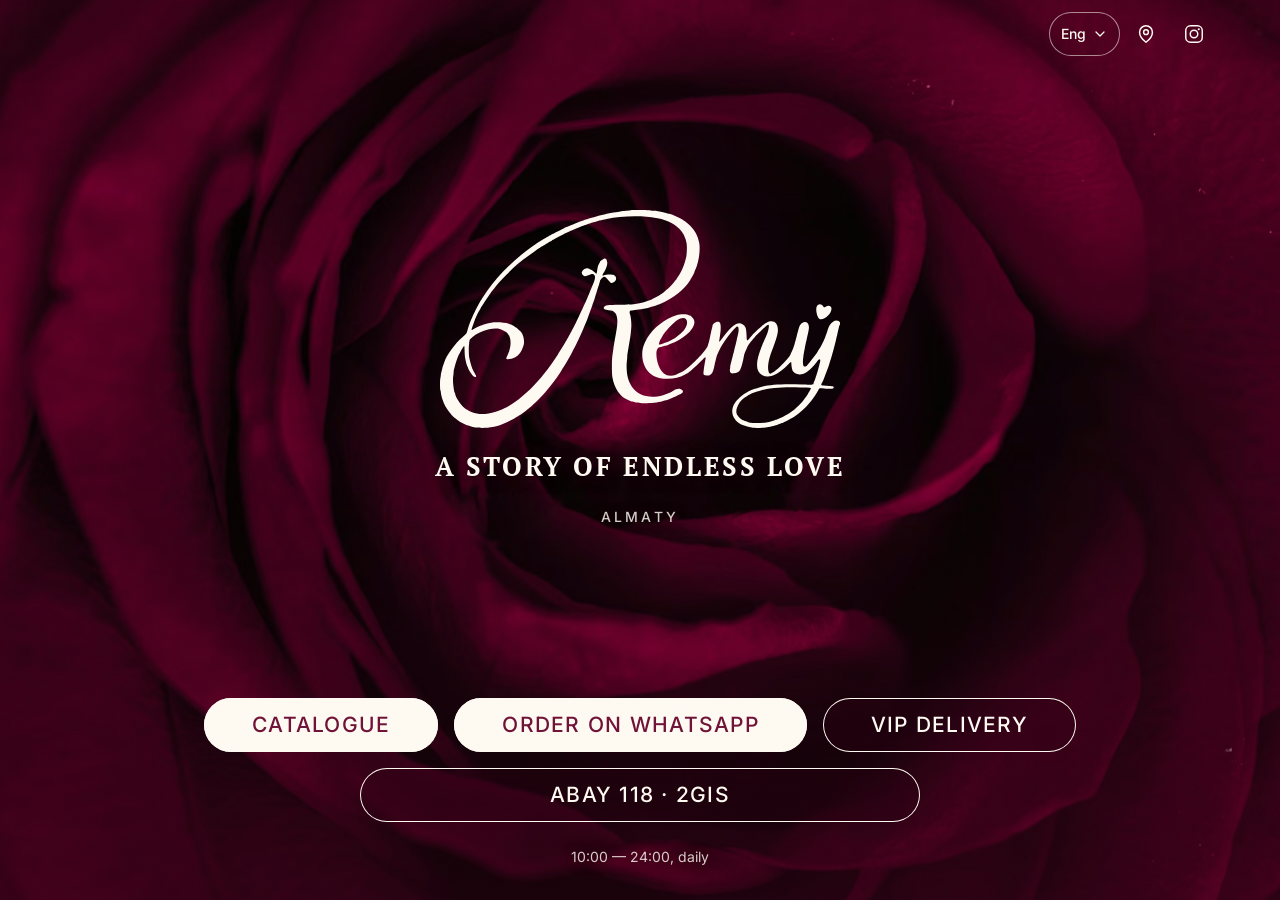
==== commit d37d294a: "Адрес — четвёртая кнопка во всю ширину, телефон с обложки убран Co-Authored-By: Claude Opus 5 <norep" ====
--- a/index.html
+++ b/index.html
@@ -99,11 +99,8 @@
     <a class="abtn abtn--solid" href="catalog.html" data-i18n="btnCatalog">Каталог</a>
     <a class="abtn abtn--solid" data-wa="order" href="#" data-i18n="btnWa">Заказать в WhatsApp</a>
     <a class="abtn" href="vip.html" data-i18n="btnVip">VIP-доставка</a>
-    <div class="cover__row">
-      <a class="abtn abtn--sm" href="https://2gis.kz/almaty/firm/70000001115419179"
-         target="_blank" rel="noopener" data-i18n="btnAddr">Абая, 118 · 2ГИС</a>
-      <a class="abtn abtn--sm" href="tel:+77056666163" data-goal="call_click">+7 705 666 61 63</a>
-    </div>
+    <a class="abtn abtn--wide" href="https://2gis.kz/almaty/firm/70000001115419179"
+       target="_blank" rel="noopener" data-i18n="btnAddr">Абая, 118 · 2ГИС</a>
     <p class="cover__hours" data-i18n="hours">10:00 — 24:00, без выходных</p>
   </nav>
 </main>
--- a/css/styles.css
+++ b/css/styles.css
@@ -350,8 +350,8 @@
   display:flex;flex-direction:column;gap:var(--s-3);
   padding-top:clamp(20px,4vh,44px);
 }
-.cover__row{display:flex;gap:var(--s-3)}
-.cover__row .abtn{flex:1 1 0;min-width:0}
+/* Адрес — такая же полноширинная кнопка, как остальные три,
+   просто последняя в списке. */
 .cover__hours{
   margin:var(--s-2) 0 0;text-align:center;
   font-size:var(--fs-micro);color:var(--text-muted);
@@ -391,8 +391,8 @@
                   grid-template-columns:repeat(3,auto);
                   justify-content:center;gap:var(--s-4);align-items:stretch}
   .cover__actions > .abtn{padding-inline:var(--s-7)}
-  .cover__row{grid-column:1 / -1;justify-content:center}
-  .cover__row .abtn{flex:0 1 320px}
+  /* Адрес идёт четвёртой строкой во всю ширину под тремя действиями */
+  .abtn--wide{grid-column:1 / -1;justify-self:center;min-width:min(100%,560px)}
   .cover__hours{grid-column:1 / -1}
 }
 
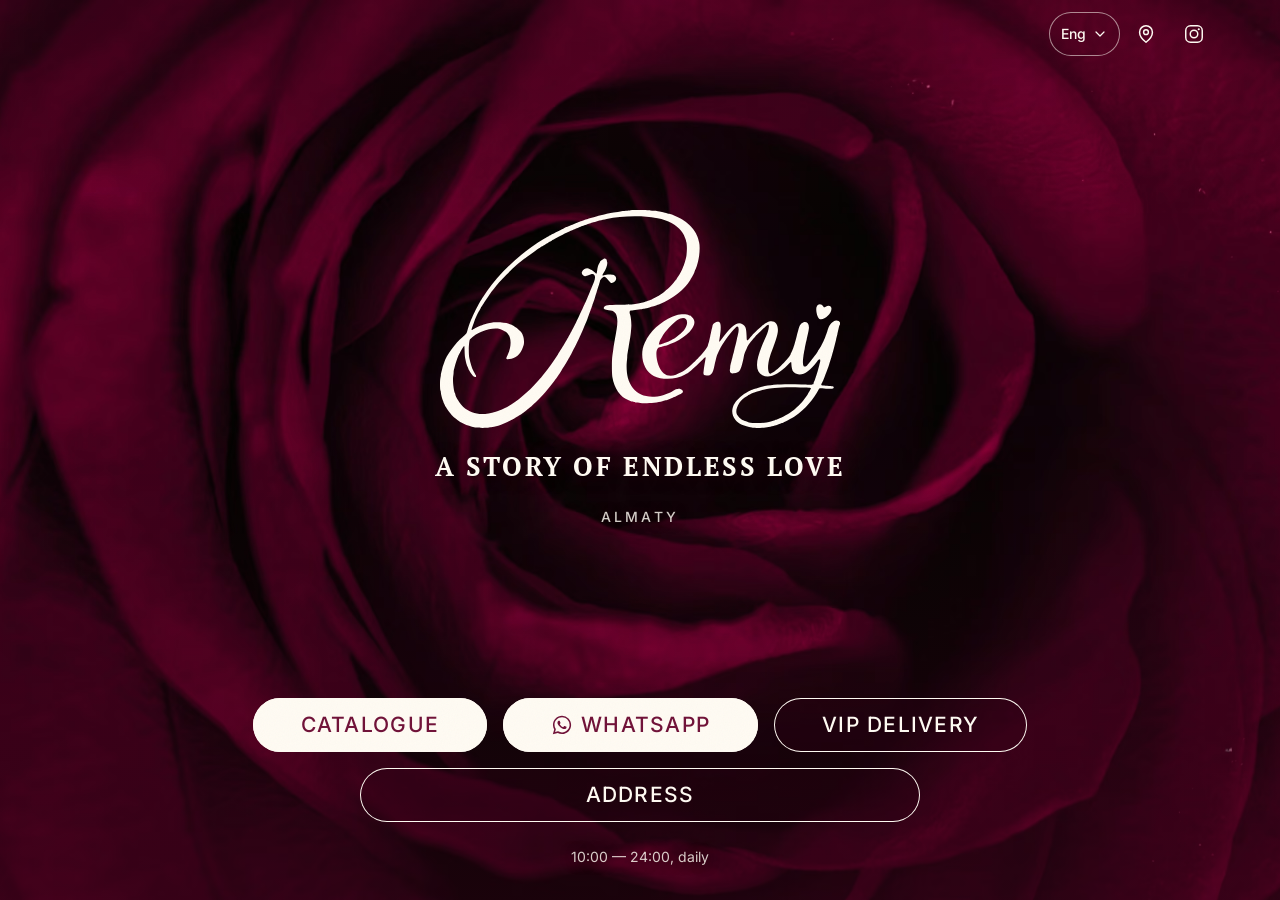
==== commit 996cbb46: "Кнопки: иконка WhatsApp вместо «Заказать», «Адрес» вместо строки Текст кнопки WhatsApp вынесен в spa" ====
--- a/index.html
+++ b/index.html
@@ -50,6 +50,7 @@
     <circle cx="12" cy="12" r="4.1"/>
     <circle cx="17.2" cy="6.8" r="1.15" fill="currentColor" stroke="none"/>
   </symbol>
+  <symbol id="i-wa" viewBox="0 0 24 24"><path fill="currentColor" d="M12.04 2c-5.46 0-9.9 4.44-9.9 9.9 0 1.75.46 3.45 1.32 4.95L2 22l5.3-1.38a9.86 9.86 0 0 0 4.74 1.2h.01c5.46 0 9.9-4.44 9.9-9.9 0-2.64-1.03-5.13-2.9-7A9.82 9.82 0 0 0 12.04 2Zm0 18.06h-.01a8.2 8.2 0 0 1-4.18-1.15l-.3-.18-3.1.81.83-3.03-.2-.31a8.19 8.19 0 0 1-1.26-4.38c0-4.54 3.7-8.23 8.23-8.23 2.2 0 4.26.86 5.82 2.41a8.18 8.18 0 0 1 2.41 5.83c0 4.54-3.7 8.23-8.24 8.23Zm4.52-6.16c-.25-.13-1.47-.72-1.69-.8-.23-.09-.39-.13-.56.12-.16.25-.64.8-.78.97-.15.16-.29.18-.53.06-.25-.13-1.05-.39-1.99-1.23-.74-.66-1.23-1.47-1.38-1.72-.14-.25-.01-.38.11-.5.11-.11.25-.29.37-.44.13-.15.17-.25.25-.42.09-.16.04-.31-.02-.43-.06-.13-.56-1.35-.77-1.84-.2-.49-.4-.42-.56-.43h-.47c-.16 0-.43.06-.65.31-.22.25-.85.84-.85 2.04s.87 2.37 1 2.53c.12.17 1.71 2.61 4.14 3.66.58.25 1.03.4 1.38.51.58.19 1.11.16 1.53.1.47-.07 1.47-.6 1.67-1.18.21-.58.21-1.08.15-1.18-.06-.11-.23-.17-.48-.29Z"/></symbol>
   <symbol id="i-chev" viewBox="0 0 24 24"><path fill="none" stroke="currentColor" stroke-width="1.8" stroke-linecap="round" stroke-linejoin="round" d="m6 9 6 6 6-6"/></symbol>
 </svg>
 
@@ -97,10 +98,12 @@
 
   <nav class="cover__actions" id="actions" aria-label="Что сделать">
     <a class="abtn abtn--solid" href="catalog.html" data-i18n="btnCatalog">Каталог</a>
-    <a class="abtn abtn--solid" data-wa="order" href="#" data-i18n="btnWa">Заказать в WhatsApp</a>
+    <a class="abtn abtn--solid" data-wa="order" href="#" aria-label="WhatsApp">
+      <svg class="ic" aria-hidden="true"><use href="#i-wa"/></svg><span data-i18n="btnWa">WhatsApp</span>
+    </a>
     <a class="abtn" href="vip.html" data-i18n="btnVip">VIP-доставка</a>
     <a class="abtn abtn--wide" href="https://2gis.kz/almaty/firm/70000001115419179"
-       target="_blank" rel="noopener" data-i18n="btnAddr">Абая, 118 · 2ГИС</a>
+       target="_blank" rel="noopener" data-i18n="btnAddr">Адрес</a>
     <p class="cover__hours" data-i18n="hours">10:00 — 24:00, без выходных</p>
   </nav>
 </main>
--- a/css/styles.css
+++ b/css/styles.css
@@ -373,6 +373,7 @@
              transform var(--dur-1) var(--ease-out);
 }
 .abtn--solid{background:var(--cream);color:var(--rose-500)}  /* 10.97:1 */
+.abtn .ic{width:22px;height:22px;flex:none}
 .abtn--sm{min-height:46px;font-size:var(--fs-micro);letter-spacing:.04em;
           padding-inline:var(--s-4)}
 .abtn:active{transform:scale(.985)}
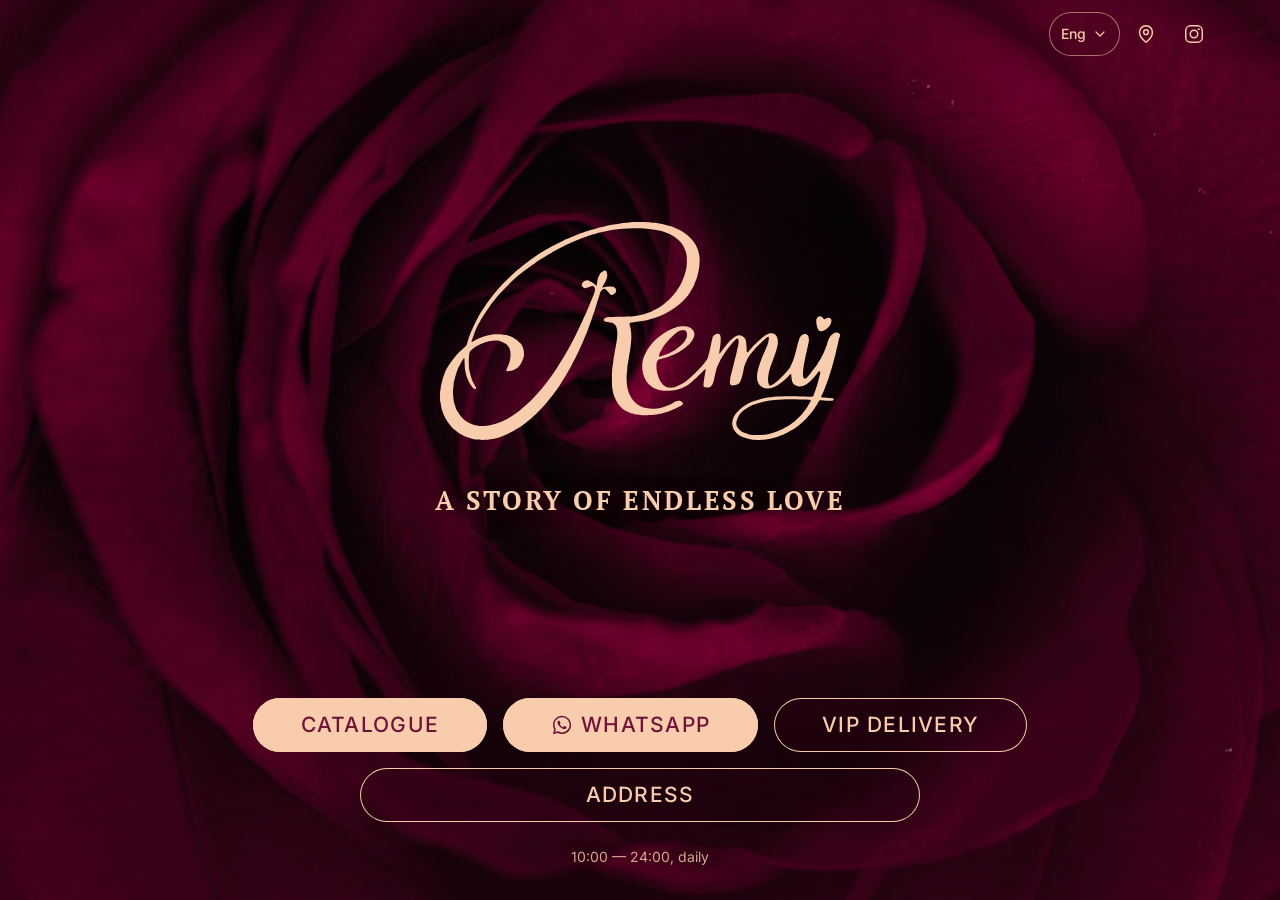
==== commit b148b92c: "Светлая краска — персиковый бежевый из брендбука Взят пипеткой с обложки: логотип «Remy» напечатан р" ====
--- a/index.html
+++ b/index.html
@@ -6,15 +6,15 @@
 <title>Remy Boutique Floral — букеты и доставка, Алматы</title>
 <meta name="description" content="Цветочный бутик Remy в Алматы: каталог букетов с ценами, доставка 10:00–24:00 без выходных. пр. Абая, 118 блок 2. Заказ в WhatsApp: +7 705 666 61 63.">
 <meta name="theme-color" content="#711339">
-<link rel="canonical" href="https://a1exxx.github.io/remy-floral/">
+<link rel="canonical" href="https://remyfloral.kz/">
 
 <meta property="og:type" content="website">
 <meta property="og:site_name" content="Remy Boutique Floral">
 <meta property="og:locale" content="ru_RU">
-<meta property="og:url" content="https://a1exxx.github.io/remy-floral/">
+<meta property="og:url" content="https://remyfloral.kz/">
 <meta property="og:title" content="Remy — история бесконечной любви">
 <meta property="og:description" content="Каталог букетов с ценами и доставка по Алматы. Заказ в WhatsApp.">
-<meta property="og:image" content="https://a1exxx.github.io/remy-floral/assets/og-remy-v1.jpg">
+<meta property="og:image" content="https://remyfloral.kz/assets/og-remy-v1.jpg">
 <meta property="og:image:width" content="1200">
 <meta property="og:image:height" content="630">
 <meta property="og:image:alt" content="Букет Remy Boutique Floral">
@@ -91,9 +91,8 @@
   <div class="cover__veil" aria-hidden="true"></div>
 
   <div class="cover__inner">
-    <img class="cover__mark" src="assets/logo-remy-cream.svg" alt="Remy" width="470" height="256">
+    <img class="cover__mark" src="assets/logo-remy-peach.svg" alt="Remy" width="470" height="256">
     <h1 class="cover__title" data-i18n="tagline">История бесконечной любви</h1>
-    <p class="cover__city" data-i18n="city">Алматы</p>
   </div>
 
   <nav class="cover__actions" id="actions" aria-label="Что сделать">
@@ -114,13 +113,13 @@
 {
   "@context":"https://schema.org",
   "@type":"Florist",
-  "@id":"https://a1exxx.github.io/remy-floral/#business",
+  "@id":"https://remyfloral.kz/#business",
   "name":"Remy Boutique Floral",
   "alternateName":"Remy Flowers",
   "description":"Премиальный цветочный бутик в Алматы: букеты из свежей поставки, кондитерские изделия, товары для праздников, подарочная упаковка. Доставка по Алматы.",
-  "url":"https://a1exxx.github.io/remy-floral/",
+  "url":"https://remyfloral.kz/",
   "telephone":"+77056666163",
-  "image":"https://a1exxx.github.io/remy-floral/assets/og-remy-v1.jpg",
+  "image":"https://remyfloral.kz/assets/og-remy-v1.jpg",
   "address":{
     "@type":"PostalAddress",
     "streetAddress":"проспект Абая, 118, блок 2",
--- a/css/styles.css
+++ b/css/styles.css
@@ -12,7 +12,10 @@
      из палитры сознательно не используются. Полутона делаются
      ТОЛЬКО прозрачностью этих двух, новых оттенков не заводим. */
   --rose-500:#711339;
-  --cream:#FFFBF3;
+  /* «Персиковый бежевый» из брендбука. Взят пипеткой с обложки —
+     логотип «Remy» напечатан ровно этим цветом. Раньше здесь стоял
+     «цветочный белый» #FFFBF3, он читался как обычный белый. */
+  --cream:#F9CEAE;
 
   /* ── Семантика · молочное поле ───────────────────────────── */
   --bg:var(--cream);
@@ -80,7 +83,7 @@
   /* ── Тени: ровно 2 функциональные, тонированные ──────────── */
   --sh-sheet:0 -12px 32px -8px rgba(87,16,41,.18);
   --sh-bar:0 -8px 24px -12px rgba(87,16,41,.14);
-  --sh-plate:inset 0 0 0 1px rgba(255,251,243,.14);
+  --sh-plate:inset 0 0 0 1px rgba(249,206,174,.14);
 
   --z-arc:1; --z-content:2; --z-sticky:40; --z-grain:55; --z-sheet:70; --z-skip:90;
 
@@ -99,19 +102,19 @@
   --surface-sunken:transparent;
   --text:var(--cream);           /* 10.97:1 */
   --text-head:var(--cream);
-  --text-muted:rgba(255,251,243,.82);  /* 7.7:1 */
-  --border:rgba(255,251,243,.55);      /* 4.9:1 */
-  --divider:rgba(255,251,243,.30);
-  --hairline:rgba(255,251,243,.12);   /* дуги-декор поверх текста были заметнее самого текста */
+  --text-muted:rgba(249,206,174,.82);  /* 7.7:1 */
+  --border:rgba(249,206,174,.55);      /* 4.9:1 */
+  --divider:rgba(249,206,174,.30);
+  --hairline:rgba(249,206,174,.12);   /* дуги-декор поверх текста были заметнее самого текста */
   --accent:var(--cream);
-  --accent-hover:rgba(255,251,243,.88);
+  --accent-hover:rgba(249,206,174,.88);
   --on-accent:var(--rose-500);
   --focus:var(--cream);
 }
 
 @media (prefers-contrast: more){
   :root{ --text-muted:var(--rose-500); --border:var(--rose-500); --divider:rgba(113,19,57,.6) }
-  .on-rose{ --text-muted:var(--cream); --border:var(--cream); --divider:rgba(255,251,243,.6) }
+  .on-rose{ --text-muted:var(--cream); --border:var(--cream); --divider:rgba(249,206,174,.6) }
 }
 
 /* Шрифты подключены отдельным <link> на css/fonts.css в <head>.
@@ -198,7 +201,7 @@
 @media (hover:hover){
   .btn--primary:hover{background:var(--accent-hover)}
   .btn--ghost:hover{background:rgba(113,19,57,.08)}
-  .on-rose .btn--ghost:hover{background:rgba(255,251,243,.14)}
+  .on-rose .btn--ghost:hover{background:rgba(249,206,174,.14)}
 }
 .btn-row{display:flex;flex-direction:column;gap:var(--s-3);margin-top:var(--s-6)}
 .btn-row .btn{width:100%}
@@ -218,7 +221,7 @@
 .cross svg{position:absolute;width:150%;height:150%;left:-25%;top:-20%;
            stroke:var(--hairline);fill:none;stroke-width:1}
 .watermark{position:absolute;right:-24px;bottom:-24px;width:120px;height:120px;
-           color:rgba(255,251,243,.14);pointer-events:none}
+           color:rgba(249,206,174,.14);pointer-events:none}
 
 /* ── Grain: один фиксированный слой на всю страницу ────────── */
 .grain{
@@ -258,7 +261,7 @@
 .topbar.is-solid .topbtn{background:var(--rose-500);color:var(--cream)}
 .topbar.is-solid .topbtn:focus-visible{outline-color:var(--rose-500)}
 @media (hover:hover){
-  .topbtn:hover{background:rgba(255,251,243,.86)}
+  .topbtn:hover{background:rgba(249,206,174,.86)}
   .topbar.is-solid .topbtn:hover{background:rgba(113,19,57,.86)}
 }
 .iconbtn{
@@ -271,11 +274,11 @@
 .iconbtn svg{width:22px;height:22px}
 .iconbtn:active{transform:scale(.92)}
 .iconbtn:focus-visible{outline:2px solid var(--cream);outline-offset:2px}
-@media (hover:hover){ .iconbtn:hover{background:rgba(255,251,243,.16)} }
+@media (hover:hover){ .iconbtn:hover{background:rgba(249,206,174,.16)} }
 
 /* после ухода с hero панель садится на молочный фон и меняет цвета */
 .topbar.is-solid{
-  background:rgba(255,251,243,.94);border-bottom-color:var(--hairline);
+  background:rgba(249,206,174,.94);border-bottom-color:var(--hairline);
   backdrop-filter:blur(10px);
 }
 .topbar.is-solid .iconbtn{color:var(--rose-500)}
@@ -327,6 +330,7 @@
   text-align:center;gap:clamp(14px,2.6vh,26px);
 }
 .cover__mark{width:clamp(190px,50vw,400px);height:auto}
+
 /* Капс в засечном — так же, как брендбук набирает эту фразу на
    баннере (стр 38) и на витрине (стр 35).
    Размер в vw, а не в clamp по rem: строка обязана остаться в ОДНУ
@@ -335,14 +339,10 @@
   font-family:var(--ff-display);font-weight:var(--fw-bold);
   font-size:clamp(0.8125rem,4.6vw,1.625rem);
   text-transform:uppercase;letter-spacing:.10em;white-space:nowrap;
-  color:var(--cream);margin:0;line-height:1.2;
+  color:var(--cream);line-height:1.2;
+  /* Строка стояла впритык к логотипу и читалась как его часть */
+  margin:clamp(10px,2.4vh,30px) 0 0;
   text-shadow:0 1px 16px rgba(40,0,17,.55);
-}
-.cover__city{
-  font-family:var(--ff-ui);font-weight:var(--fw-med);
-  font-size:var(--fs-micro);text-transform:uppercase;letter-spacing:.22em;
-  color:var(--text-muted);margin:0;
-  text-shadow:0 1px 12px rgba(40,0,17,.55);
 }
 
 .cover__actions{
@@ -379,8 +379,8 @@
 .abtn:active{transform:scale(.985)}
 .abtn:focus-visible{outline:2px solid var(--cream);outline-offset:3px}
 @media (hover:hover){
-  .abtn:hover{background:rgba(255,251,243,.16)}
-  .abtn--solid:hover{background:rgba(255,251,243,.86)}
+  .abtn:hover{background:rgba(249,206,174,.16)}
+  .abtn--solid:hover{background:rgba(249,206,174,.86)}
 }
 
 /* На широком экране три главных действия встают в ряд — экран
@@ -434,7 +434,7 @@
 .lang__chev{width:16px;height:16px;flex:none;
             transition:transform var(--dur-2) var(--ease-out)}
 .lang[open] .lang__chev{transform:rotate(180deg)}
-@media (hover:hover){ .lang__btn:hover{background:rgba(255,251,243,.14)} }
+@media (hover:hover){ .lang__btn:hover{background:rgba(249,206,174,.14)} }
 .topbar.is-solid .lang__btn:hover,
 .lang--dark .lang__btn:hover{background:rgba(113,19,57,.08)}
 
@@ -442,7 +442,7 @@
   position:absolute;top:calc(100% + 6px);right:0;z-index:var(--z-sheet);
   min-width:132px;padding:6px;margin:0;list-style:none;
   background:var(--rose-500);border-radius:14px;
-  box-shadow:0 12px 28px -10px rgba(40,0,17,.55),inset 0 0 0 1px rgba(255,251,243,.28);
+  box-shadow:0 12px 28px -10px rgba(40,0,17,.55),inset 0 0 0 1px rgba(249,206,174,.28);
 }
 .lang--dark .lang__menu{background:var(--cream);
   box-shadow:0 12px 28px -10px rgba(40,0,17,.30),inset 0 0 0 1px rgba(113,19,57,.28)}
@@ -452,11 +452,11 @@
   border-radius:10px;font-size:var(--fs-micro);color:var(--cream);text-align:left;
 }
 .lang--dark .lang__menu button{color:var(--rose-500)}
-.lang__menu button[aria-current="true"]{background:rgba(255,251,243,.18);font-weight:var(--fw-med)}
+.lang__menu button[aria-current="true"]{background:rgba(249,206,174,.18);font-weight:var(--fw-med)}
 .lang--dark .lang__menu button[aria-current="true"]{background:rgba(113,19,57,.10)}
 .lang__menu button:focus-visible{outline:2px solid currentColor;outline-offset:-2px}
 @media (hover:hover){
-  .lang__menu button:hover{background:rgba(255,251,243,.12)}
+  .lang__menu button:hover{background:rgba(249,206,174,.12)}
   .lang--dark .lang__menu button:hover{background:rgba(113,19,57,.07)}
 }
 
@@ -487,20 +487,28 @@
   #cities{position:sticky;top:calc(var(--tap) + var(--s-6));align-self:start}
 }
 
-/* ── Каталог ───────────────────────────────────────────────────
-   Без «карточки-коробки»: фото, имя, цена, тонкая линия. Обводка
-   и заливка вокруг каждой позиции превратили бы витрину в типовую
-   сетку плиток, а тут работать должны сами букеты. */
+/* ── Каталог: карусель ─────────────────────────────────────────
+   Заказчик просил «просто крутить вправо-влево и выбирать».
+   Поэтому лента со снап-прокруткой, а в карточке только кадр
+   и цена — ни названия, ни подписи «заказать». */
 .cards{
-  display:grid;gap:var(--s-5) var(--gap-tile);margin-top:var(--s-6);
-  grid-template-columns:repeat(2,minmax(0,1fr));
-}
-@media (min-width:900px){ .cards{grid-template-columns:repeat(4,minmax(0,1fr))} }
+  display:flex;gap:var(--gap-tile);margin-top:var(--s-6);
+  overflow-x:auto;scroll-snap-type:x mandatory;overscroll-behavior-x:contain;
+  scrollbar-width:none;
+  /* лента упирается в края экрана, а не в поля страницы —
+     так видно, что справа есть продолжение */
+  margin-inline:calc(var(--pad-x) * -1);padding-inline:var(--pad-x);
+  scroll-padding-inline:var(--pad-x);
+}
+.cards::-webkit-scrollbar{display:none}
+.cards::after{content:"";flex:0 0 var(--s-4)}
 
 .card{
+  flex:0 0 clamp(220px,68vw,320px);scroll-snap-align:start;
   display:flex;flex-direction:column;gap:var(--s-3);
   text-decoration:none;color:var(--text);min-width:0;
 }
+@media (min-width:900px){ .card{flex:0 0 300px} }
 .card__img{
   display:block;position:relative;overflow:hidden;aspect-ratio:1/1;
   border-radius:var(--r-hair);background:var(--surface-sunken) center/cover;
@@ -508,32 +516,32 @@
 }
 .card__img img{width:100%;height:100%;object-fit:cover;display:block;
                transition:transform var(--dur-5) var(--ease-out)}
-.card__name{
-  /* Не заголовочным шрифтом: расширенный Black на 17px даёт по два
-     слова в строку и ломает сетку карточек. */
-  font-family:var(--ff-ui);font-weight:var(--fw-bold);
-  font-size:var(--fs-body);line-height:1.25;color:var(--text-head);
-  text-wrap:pretty;
-}
-.card__foot{
-  margin-top:auto;padding-top:var(--s-3);border-top:1px solid var(--hairline);
-  /* На узкой карточке — строго в столбик. При flex-wrap перенос случался
-     только у части карточек, и линии в соседних колонках вставали на
-     разной высоте. Фиксированная раскладка гарантирует выравнивание. */
-  display:flex;flex-direction:column;gap:2px;
-}
-@media (min-width:900px){
-  .card__foot{flex-direction:row;align-items:baseline;
-              justify-content:space-between;gap:var(--s-2)}
-}
-.card__price{font-size:var(--fs-lead);font-weight:var(--fw-med);color:var(--text)}
-.card__go{font-size:var(--fs-micro);color:var(--accent);white-space:nowrap}
+.card__price{
+  font-size:var(--fs-lead);font-weight:var(--fw-med);color:var(--text);
+  text-align:center;
+}
 .card:focus-visible{outline:2px solid var(--focus);outline-offset:4px}
 .card:active .card__img img{transform:scale(1.02)}
-@media (hover:hover){
-  .card:hover .card__img img{transform:scale(1.04)}
-  .card:hover .card__go{text-decoration:underline;text-underline-offset:3px}
-}
+@media (hover:hover){ .card:hover .card__img img{transform:scale(1.04)} }
+
+/* Стрелки. Прячем там, где есть тач: на телефоне листают пальцем,
+   и кнопки только съедают место. */
+.rail-nav{display:none}
+@media (hover:hover) and (pointer:fine) and (min-width:900px){
+  .rail-nav{display:flex;gap:var(--s-2);margin-top:var(--s-5);justify-content:flex-end}
+  .rail-nav button{
+    width:48px;height:48px;display:grid;place-items:center;cursor:pointer;
+    background:transparent;border:0;border-radius:var(--r-pill);
+    color:var(--accent);box-shadow:inset 0 0 0 1px var(--border);
+    transition:background-color var(--dur-2) var(--ease-out);
+  }
+  .rail-nav button:hover{background:rgba(113,19,57,.08)}
+  .rail-nav button:focus-visible{outline:2px solid var(--focus);outline-offset:2px}
+  .rail-nav svg{width:22px;height:22px}
+  .rail-nav .prev svg{transform:rotate(90deg)}
+  .rail-nav .next svg{transform:rotate(-90deg)}
+}
+
 /* Цена — обещание, поэтому рядом всегда стоит оговорка. */
 .cards-note{margin-top:var(--s-5);font-size:var(--fs-micro);color:var(--text-muted);
             display:flex;gap:var(--s-2);align-items:flex-start;max-width:62ch}
@@ -765,7 +773,7 @@
 .channel span{display:block;font-size:var(--fs-micro);color:var(--text-muted)}
 .channel:active{transform:scale(.99)}
 .channel:focus-visible{outline:2px solid var(--focus);outline-offset:3px}
-@media (hover:hover){ .channel:hover{background:rgba(255,251,243,.12)} }
+@media (hover:hover){ .channel:hover{background:rgba(249,206,174,.12)} }
 
 .foot{margin-top:var(--s-8);display:grid;gap:var(--s-6)}
 @media (min-width:760px){ .foot{grid-template-columns:repeat(3,1fr)} }
@@ -779,7 +787,7 @@
   position:fixed;inset:auto 0 0 0;z-index:var(--z-sticky);
   display:flex;align-items:center;gap:var(--s-3);
   padding:var(--s-3) var(--pad-x) max(var(--s-3),env(safe-area-inset-bottom));
-  background:rgba(255,251,243,.92);backdrop-filter:blur(10px);
+  background:rgba(249,206,174,.92);backdrop-filter:blur(10px);
   box-shadow:var(--sh-bar);border-top:1px solid var(--hairline);
   transform:translateY(110%);opacity:0;will-change:transform;
   transition:transform var(--dur-4) var(--ease-out),opacity var(--dur-4) var(--ease-out);
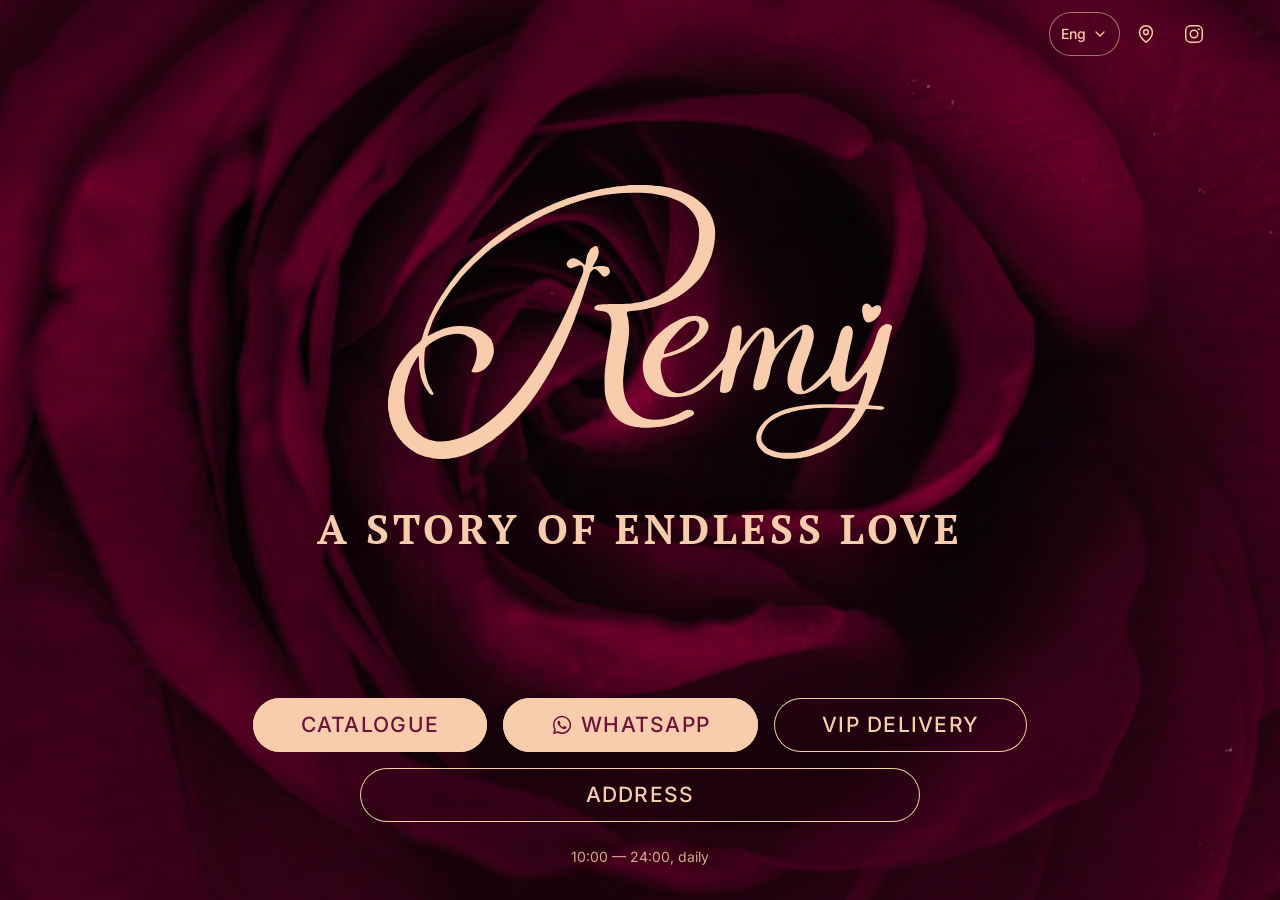
==== commit a33dc23a: "Версия в адресах CSS и JS У посетителя, который уже открывал сайт, после правки оставался старый сти" ====
--- a/index.html
+++ b/index.html
@@ -28,8 +28,8 @@
 <link rel="preload" as="image" href="assets/brand/rose.avif" type="image/avif" fetchpriority="high">
 <link rel="preload" as="font" type="font/woff2" crossorigin
       href="assets/fonts/site-ptserif-700.woff2">
-<link rel="stylesheet" href="css/fonts.css">
-<link rel="stylesheet" href="css/styles.css">
+<link rel="stylesheet" href="css/fonts.css?v=a5398059">
+<link rel="stylesheet" href="css/styles.css?v=a5398059">
 
 <script>
   document.documentElement.classList.add('js');
@@ -146,7 +146,7 @@
 }
 </script>
 
-<script src="js/i18n.js" defer></script>
-<script src="js/app.js" defer></script>
+<script src="js/i18n.js?v=a5398059" defer></script>
+<script src="js/app.js?v=a5398059" defer></script>
 </body>
 </html>
--- a/css/styles.css
+++ b/css/styles.css
@@ -329,7 +329,11 @@
   display:flex;flex-direction:column;align-items:center;justify-content:center;
   text-align:center;gap:clamp(14px,2.6vh,26px);
 }
-.cover__mark{width:clamp(190px,50vw,400px);height:auto}
+/* Размер лого держим и по ширине, и по ВЫСОТЕ экрана: на ноутбуке
+   1366x768 места по вертикали куда меньше, чем по горизонтали, и
+   чисто ширинная формула выдавливала бы кнопки за экран.
+   56vh по ширине лого = ~30vh по высоте (пропорция 470:256). */
+.cover__mark{width:clamp(190px,min(52vw,56vh),560px);height:auto}
 
 /* Капс в засечном — так же, как брендбук набирает эту фразу на
    баннере (стр 38) и на витрине (стр 35).
@@ -337,7 +341,12 @@
    линию на любой ширине, а её длина растёт вместе с экраном. */
 .cover__title{
   font-family:var(--ff-display);font-weight:var(--fw-bold);
-  font-size:clamp(0.8125rem,4.6vw,1.625rem);
+  /* Стартовый кегль намеренно занижен: до того, как отработает
+     подгонка в app.js, строка должна помещаться даже подменным
+     шрифтом — у Georgia буквы шире, и на 4.6vw она вылезала за край.
+     Финальный размер считает fitTitle() по фактической ширине. */
+  font-size:clamp(0.6875rem,3.4vw,1.375rem);
+  max-width:100%;
   text-transform:uppercase;letter-spacing:.10em;white-space:nowrap;
   color:var(--cream);line-height:1.2;
   /* Строка стояла впритык к логотипу и читалась как его часть */
@@ -381,6 +390,22 @@
 @media (hover:hover){
   .abtn:hover{background:rgba(249,206,174,.16)}
   .abtn--solid:hover{background:rgba(249,206,174,.86)}
+}
+
+/* Телефон в горизонтали: высоты 390px не хватает на колонку из
+   четырёх кнопок, экран начинал прокручиваться. Сжимаем связку и
+   раскладываем кнопки в два столбца. */
+@media (max-height:560px) and (orientation:landscape){
+  .cover{padding-block:calc(var(--tap) + var(--s-3)) var(--s-4)}
+  .cover__mark{width:clamp(140px,min(34vw,44vh),300px)}
+  .cover__inner{gap:6px}
+  .cover__actions{max-width:720px;display:grid;grid-template-columns:1fr 1fr;
+                  gap:var(--s-3);padding-top:var(--s-4)}
+  .cover__actions .abtn{min-height:46px}
+  /* В горизонтали адрес встаёт четвёртой ячейкой сетки, а не во всю
+     ширину: иначе он занимал бы третий ряд и экран не сходился. */
+  .abtn--wide{grid-column:auto;justify-self:stretch;min-width:0}
+  .cover__hours{margin-top:2px}
 }
 
 /* На широком экране три главных действия встают в ряд — экран
